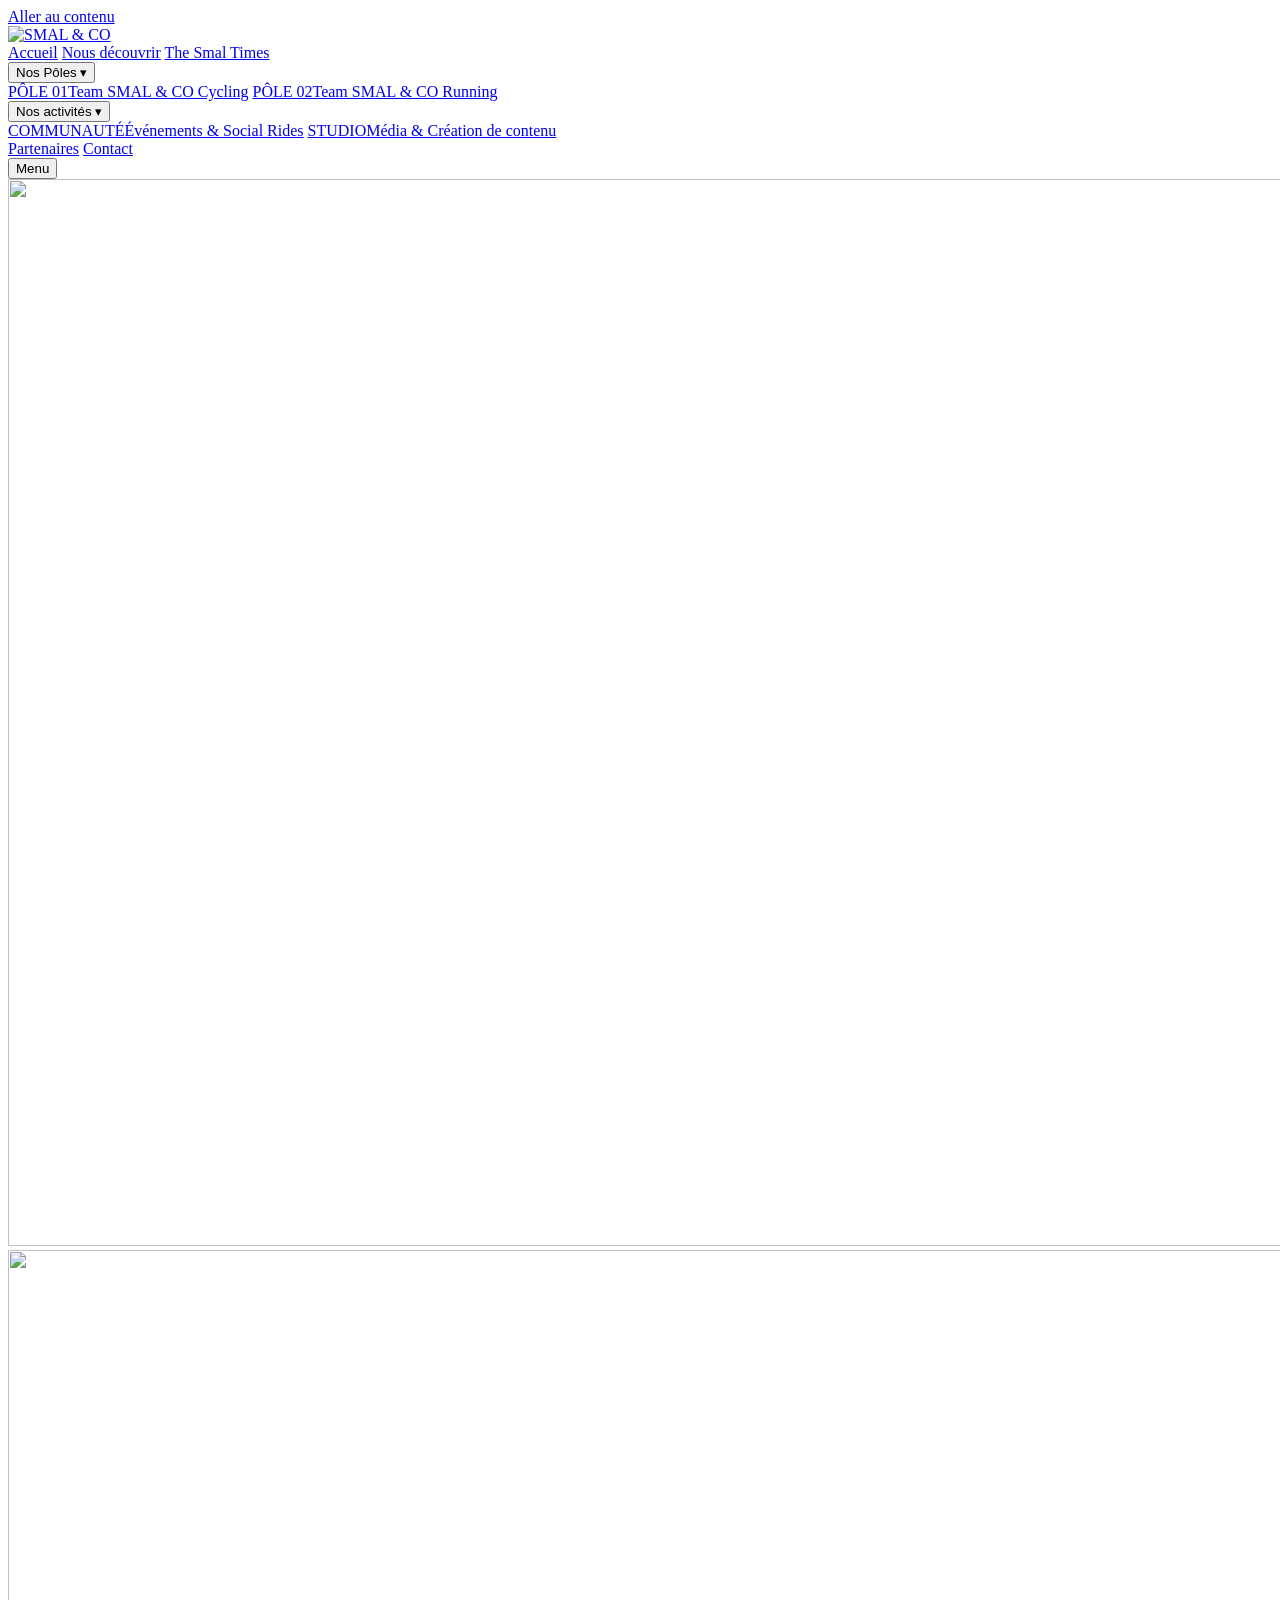
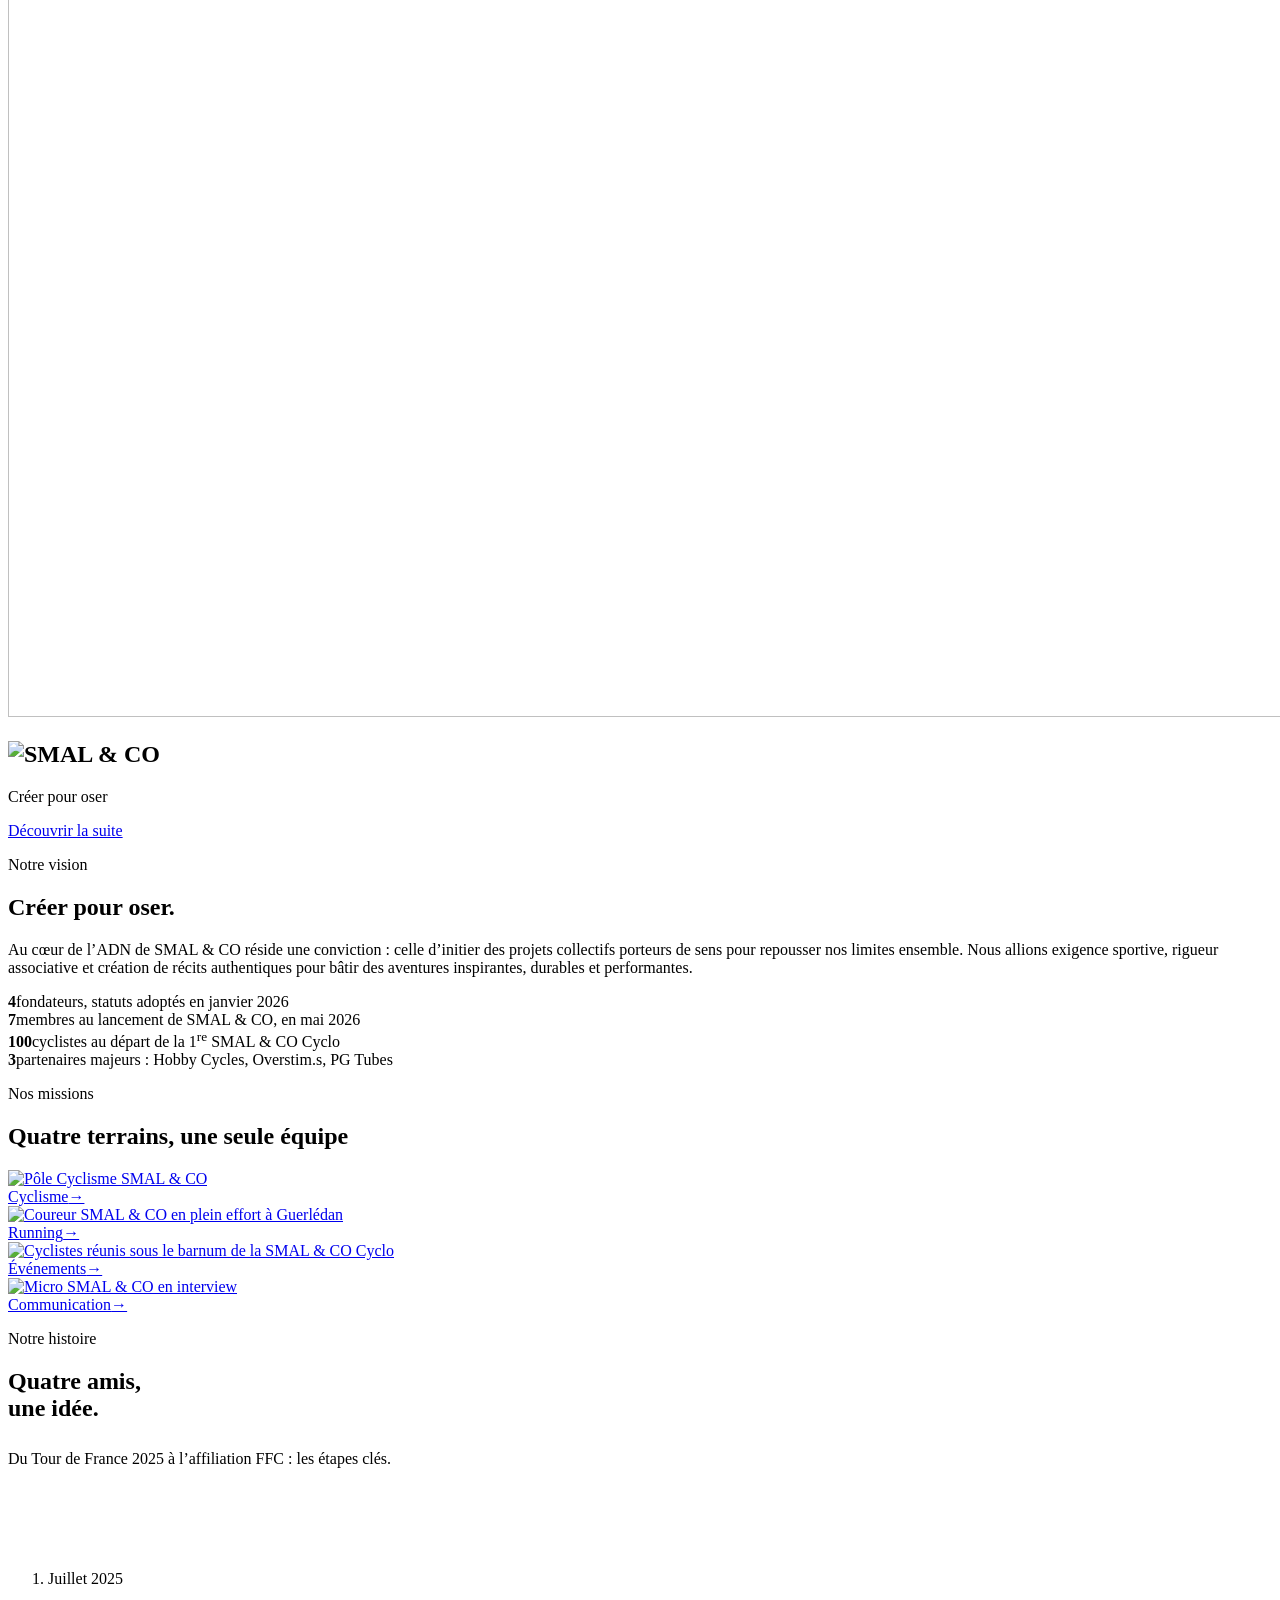
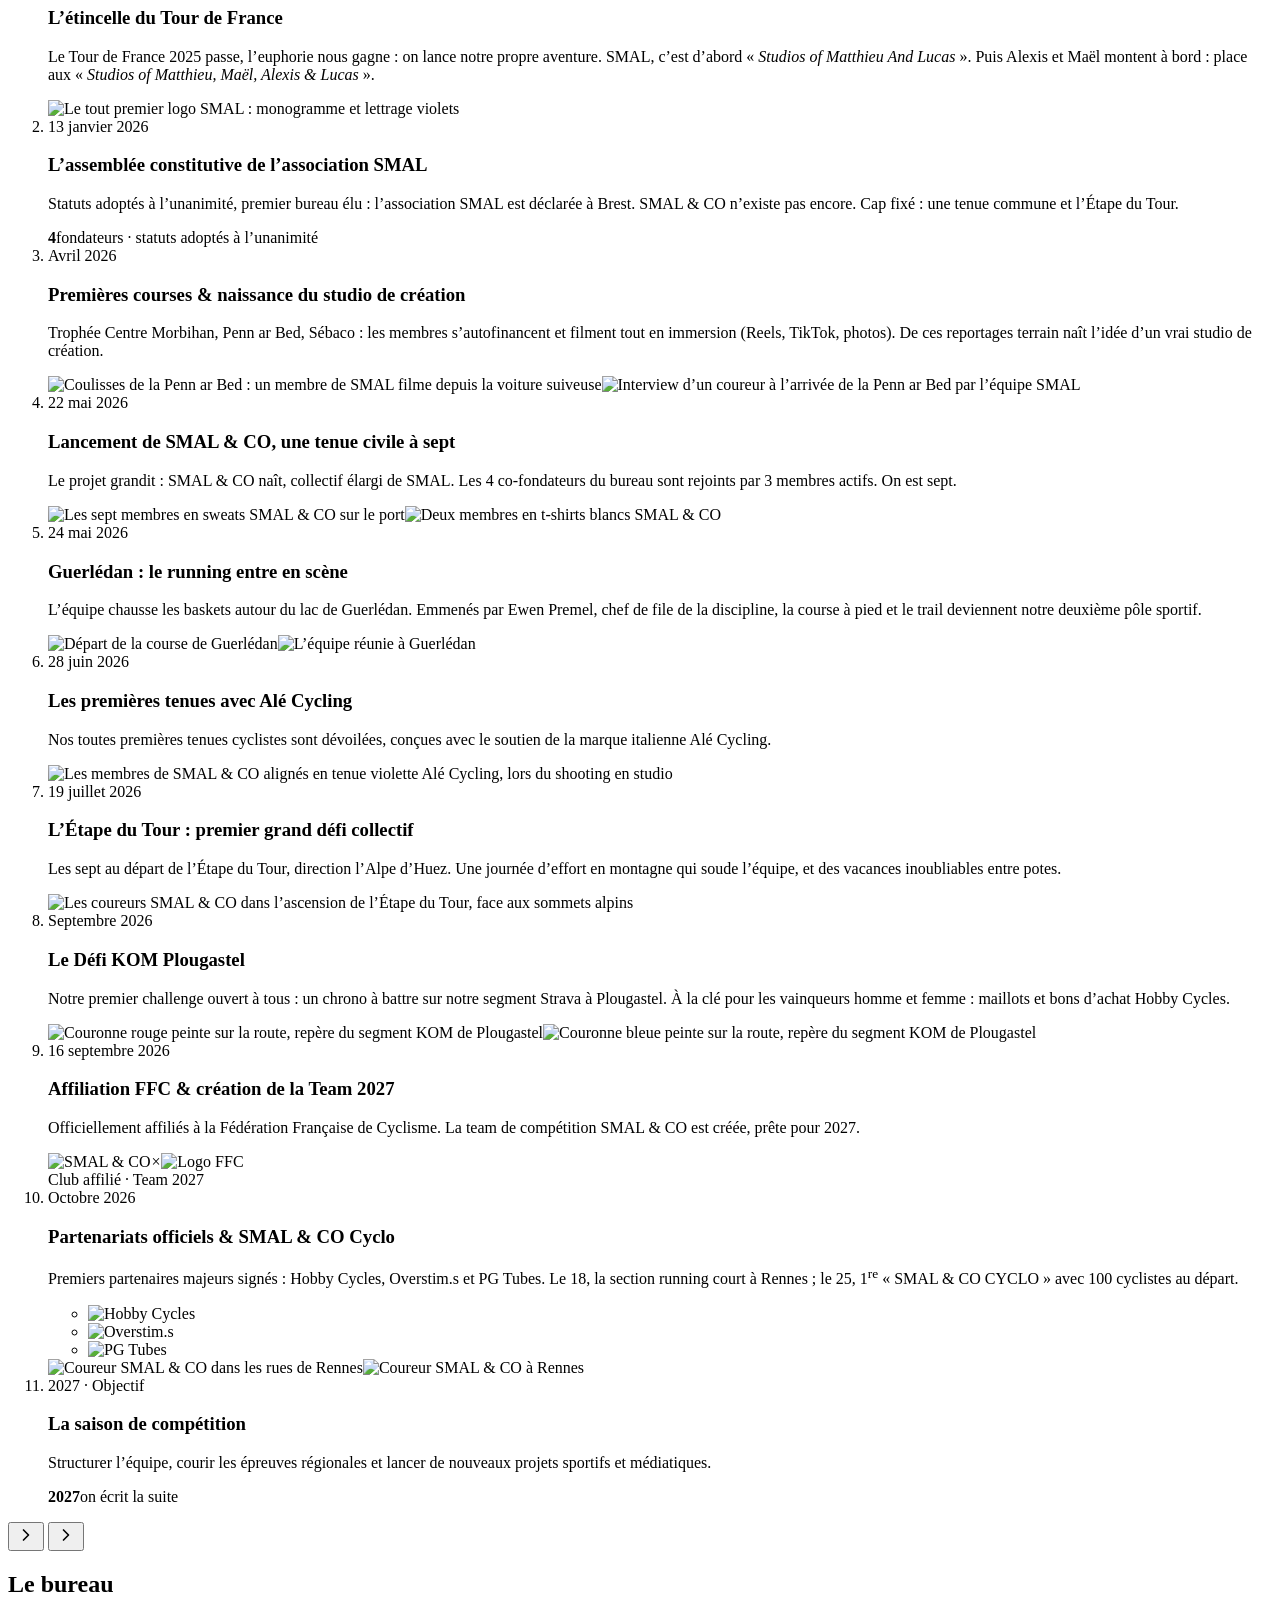
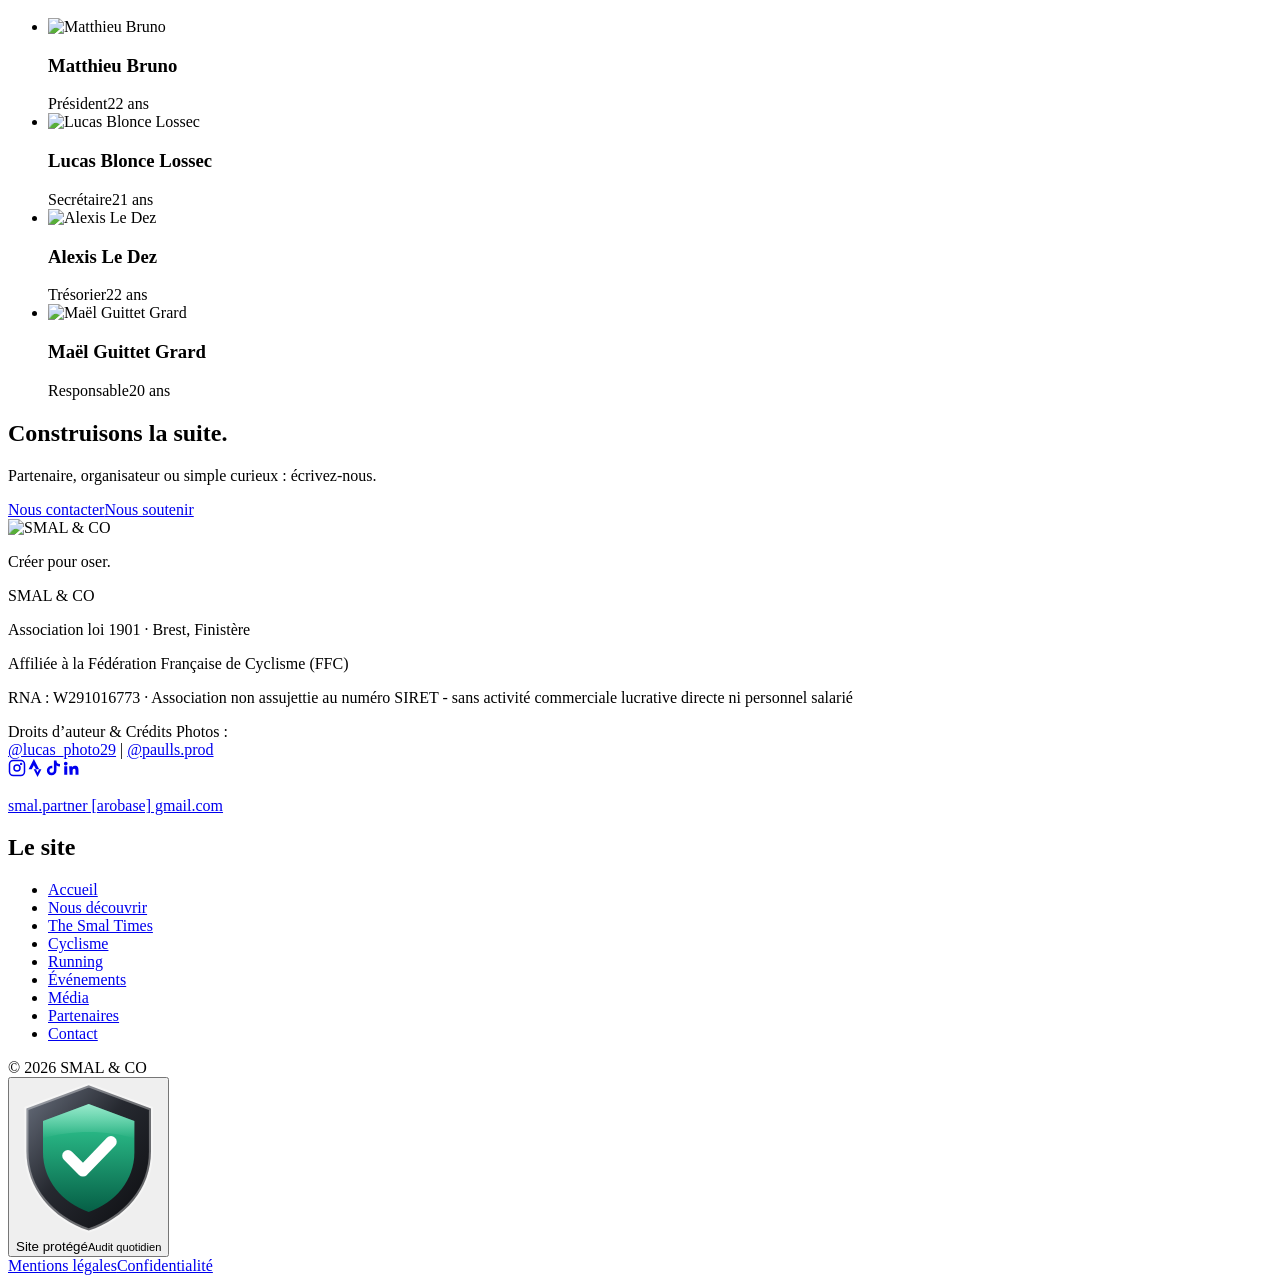
==== index.html @ 0a057690 "Add files via upload Dépôt des fichiers à jour sur github (date du 19/11/2026 à 18h26)" ====
<!doctype html>
<html lang="fr">
<head>
<meta charset="utf-8">
<meta name="viewport" content="width=device-width, initial-scale=1">
<meta name="robots" content="noindex, nofollow">
<title>SMAL & CO — Créer pour oser</title>
<meta name="description" content="SMAL & CO, association sportive brestoise : une équipe cycliste affiliée à la FFC, une section running et trail, des événements et un studio de contenus.">
<meta name="theme-color" content="#111215">
<link rel="icon" href="logos/smal-mark.png" type="image/png">
<link rel="canonical" href="https://smal-co-web.netlify.app/">
<meta property="og:type" content="website">
<meta property="og:locale" content="fr_FR">
<meta property="og:site_name" content="SMAL &amp; CO">
<meta property="og:title" content="SMAL & CO — Créer pour oser">
<meta property="og:description" content="SMAL & CO, association sportive brestoise : une équipe cycliste affiliée à la FFC, une section running et trail, des événements et un studio de contenus.">
<meta property="og:url" content="https://smal-co-web.netlify.app/">
<meta property="og:image" content="https://smal-co-web.netlify.app/img/og-default.jpg">
<meta property="og:image:width" content="1200">
<meta property="og:image:height" content="630">
<meta name="twitter:card" content="summary_large_image">
<meta name="twitter:title" content="SMAL & CO — Créer pour oser">
<meta name="twitter:description" content="SMAL & CO, association sportive brestoise : une équipe cycliste affiliée à la FFC, une section running et trail, des événements et un studio de contenus.">
<meta name="twitter:image" content="https://smal-co-web.netlify.app/img/og-default.jpg">
<link rel="manifest" href="site.webmanifest">
<link rel="preload" href="fonts/inter-variable.woff2" as="font" type="font/woff2" crossorigin>
<link rel="stylesheet" href="assets/site.css">
<script type="application/ld+json">
{
 "@context": "https://schema.org",
 "@type": "SportsOrganization",
 "name": "SMAL & CO",
 "legalName": "Association SMAL",
 "url": "https://smal-co-web.netlify.app/",
 "logo": "https://smal-co-web.netlify.app/logos/smal-mark.png",
 "sport": [
  "Cyclisme",
  "Course à pied"
 ],
 "foundingDate": "2026-01-13",
 "address": {
  "@type": "PostalAddress",
  "addressLocality": "Brest",
  "postalCode": "29200",
  "addressRegion": "Bretagne",
  "addressCountry": "FR"
 },
 "sameAs": [
  "https://www.instagram.com/smal__co/",
  "https://www.strava.com/clubs/smal__co",
  "https://www.tiktok.com/@smal__co",
  "https://www.linkedin.com/in/smal-co-a187363a7"
 ]
}
</script>
<script>document.documentElement.classList.add('js')</script>
</head>
<body>
<a class="skip" href="#contenu">Aller au contenu</a>

<header class="top" data-header>
 <div class="wrap top-in">
  <a class="brand" href="/" aria-label="SMAL & CO, accueil"><img src="logos/smal-co-blanc.png" alt="SMAL & CO" width="682" height="125"></a>
  <nav id="menu" class="nav" aria-label="Navigation principale">
   <a class="active" aria-current="page" href="/">Accueil</a>
   <a href="/qui-sommes-nous.html">Nous découvrir</a>
   <a href="/smal-times.html">The Smal Times</a>
   <div class="nav-dd">
    <button class="nav-dd-toggle" type="button" aria-expanded="false" aria-controls="nav-poles">Nos Pôles <span class="chevron-down" aria-hidden="true">▾</span></button>
    <div class="dropdown-menu" id="nav-poles">
    <a class="dropdown-item" href="/cyclisme.html"><span class="dropdown-item-badge">PÔLE 01</span><span class="dropdown-item-title">Team SMAL &amp; CO Cycling</span></a>
    <a class="dropdown-item" href="/running.html"><span class="dropdown-item-badge">PÔLE 02</span><span class="dropdown-item-title">Team SMAL &amp; CO Running</span></a>
    </div>
   </div>
   <div class="nav-dd">
    <button class="nav-dd-toggle" type="button" aria-expanded="false" aria-controls="nav-activites">Nos activités <span class="chevron-down" aria-hidden="true">▾</span></button>
    <div class="dropdown-menu" id="nav-activites">
    <a class="dropdown-item" href="/evenements.html"><span class="dropdown-item-badge">COMMUNAUTÉ</span><span class="dropdown-item-title">Événements &amp; Social Rides</span></a>
    <a class="dropdown-item" href="/communication.html"><span class="dropdown-item-badge">STUDIO</span><span class="dropdown-item-title">Média &amp; Création de contenu</span></a>
    </div>
   </div>
   <a href="/partenaires.html">Partenaires</a>
   <a class="btn btn-small" href="/contact.html">Contact</a>
  </nav>
  <button class="burger" type="button" aria-expanded="false" aria-controls="menu" data-burger><span class="sr">Menu</span><i></i><i></i></button>
 </div>
</header>

<main id="contenu">

<section class="hero hero-logo" data-hero>
 <img width="1600" height="1067" class="hero-img" src="img/hero-peloton.webp" alt="" fetchpriority="high">
 <img width="1600" height="1067" class="hero-img hero-img-blur" src="img/hero-peloton.webp" alt="" aria-hidden="true">
 <div class="hero-veil" aria-hidden="true"></div>
 <div class="hero-shade"></div>
 <div class="wrap hero-in">
  <div class="hero-brand-wrap">
   <h1 class="hero-brand-logo"><img src="logos/smal-co-blanc.png" alt="SMAL & CO" width="682" height="125"></h1>
   <p class="hero-brand-subtitle"><span class="w" style="--i:0">Créer</span> <span class="w" style="--i:1">pour</span> <span class="w" style="--i:2">oser</span></p>
   <span class="hero-bar" aria-hidden="true"></span>
  </div>
 </div>
 <a class="hero-next" href="#vision"><span>Découvrir la suite</span><i aria-hidden="true"></i></a>
</section>


<section class="sec vision-objectifs" id="vision">
 <div class="wrap">
  <p class="rv eyebrow" data-reveal>Notre vision</p>
  <h2 class="rv h-xl" data-reveal>Créer pour oser.</h2>
  <p class="rv lead" data-reveal>Au cœur de l’ADN de SMAL & CO réside une conviction : celle d’initier des projets collectifs porteurs de sens pour repousser nos limites ensemble. Nous allions exigence sportive, rigueur associative et création de récits authentiques pour bâtir des aventures inspirantes, durables et performantes.</p>
 </div>
</section>

<section class="sec numbers">
 <div class="wrap nums">
  <div class="rv num" data-reveal><strong><span data-count="4">4</span></strong><span>fondateurs, statuts adoptés en janvier 2026</span></div>
  <div class="rv num" data-reveal style="--d:80ms"><strong><span data-count="7">7</span></strong><span>membres au lancement de SMAL &amp; CO, en mai 2026</span></div>
  <div class="rv num" data-reveal style="--d:160ms"><strong><span data-count="100">100</span></strong><span>cyclistes au départ de la 1<sup>re</sup> SMAL &amp; CO Cyclo</span></div>
  <div class="rv num" data-reveal style="--d:240ms"><strong><span data-count="3">3</span></strong><span>partenaires majeurs : Hobby Cycles, Overstim.s, PG Tubes</span></div>
 </div>
</section>

<!-- MISSIONS : panneaux épurés (image + mot-clé) -->
<section class="missions-section">
 <div class="missions-container">
  <div class="missions-header">
   <p class="rv eyebrow" data-reveal>Nos missions</p>
   <h2 class="rv missions-title" data-reveal>Quatre terrains, une seule équipe</h2>
  </div>
  <div class="showcase-grid">
   <a href="/cyclisme.html" class="showcase-card">
    <img src="img/maillot2.webp" width="800" height="533" alt="Pôle Cyclisme SMAL & CO" class="showcase-img" loading="lazy" decoding="async">
    <div class="showcase-overlay"></div>
    <div class="showcase-footer"><span class="showcase-label">Cyclisme</span><span class="showcase-arrow" aria-hidden="true">→</span></div>
   </a>
   <a href="/running.html" class="showcase-card">
    <img src="img/running-guerledan.webp" width="1777" height="1000" alt="Coureur SMAL & CO en plein effort à Guerlédan" class="showcase-img img-running" loading="lazy" decoding="async">
    <div class="showcase-overlay"></div>
    <div class="showcase-footer"><span class="showcase-label">Running</span><span class="showcase-arrow" aria-hidden="true">→</span></div>
   </a>
   <a href="/evenements.html" class="showcase-card">
    <img src="img/evenements-cyclo.webp" width="1600" height="900" alt="Cyclistes réunis sous le barnum de la SMAL & CO Cyclo" class="showcase-img img-events" loading="lazy" decoding="async">
    <div class="showcase-overlay"></div>
    <div class="showcase-footer"><span class="showcase-label">Événements</span><span class="showcase-arrow" aria-hidden="true">→</span></div>
   </a>
   <a href="/communication.html" class="showcase-card">
    <img src="img/micro-smal.webp" width="1000" height="1697" alt="Micro SMAL & CO en interview" class="showcase-img img-com" loading="lazy" decoding="async">
    <div class="showcase-overlay"></div>
    <div class="showcase-footer"><span class="showcase-label">Communication</span><span class="showcase-arrow" aria-hidden="true">→</span></div>
   </a>
  </div>
 </div>
</section>

<!-- HISTOIRE -->
<section class="sec" id="histoire">
 <div class="wrap">
  <p class="rv eyebrow" data-reveal>Notre histoire</p>
  <h2 class="rv h-xl" data-reveal>Quatre amis,<br>une idée.</h2>
  <p class="rv lead" data-reveal style="margin:28px 0 clamp(56px,8vw,110px)">Du Tour de France 2025 à l’affiliation FFC : les étapes clés.</p>

  <div class="scroll-gallery-wrapper">
  <ol class="story" id="timeline-track" tabindex="0" aria-label="Frise chronologique, défilement horizontal">
   <li class="step">
    <div class="rv step-txt" data-reveal>
     <time>Juillet 2025</time>
     <h3 class="h-md">L’étincelle du Tour de France</h3>
     <p>Le Tour de France 2025 passe, l’euphorie nous gagne : on lance notre propre aventure. SMAL, c’est d’abord « <em>Studios of Matthieu And Lucas</em> ». Puis Alexis et Maël montent à bord : place aux « <em>Studios of Matthieu, Maël, Alexis & Lucas</em> ».</p>
    </div>
    <div class="rv step-pics step-logo" data-reveal style="--d:120ms"><img width="800" height="800" src="assets/images/histoire/premier-logo-smal.webp" alt="Le tout premier logo SMAL : monogramme et lettrage violets" loading="lazy" decoding="async"></div>
   </li>

   <li class="step">
    <div class="rv step-txt" data-reveal>
     <time>13 janvier 2026</time>
     <h3 class="h-md">L’assemblée constitutive de l’association SMAL</h3>
     <p>Statuts adoptés à l’unanimité, premier bureau élu : l’association SMAL est déclarée à Brest. SMAL & CO n’existe pas encore. Cap fixé : une tenue commune et l’Étape du Tour.</p>
    </div>
    <div class="rv step-card" data-reveal style="--d:120ms"><div><strong>4</strong><span>fondateurs · statuts adoptés à l’unanimité</span></div></div>
   </li>

   <li class="step">
    <div class="rv step-txt" data-reveal>
     <time>Avril 2026</time>
     <h3 class="h-md">Premières courses & naissance du studio de création</h3>
     <p>Trophée Centre Morbihan, Penn ar Bed, Sébaco : les membres s’autofinancent et filment tout en immersion (Reels, TikTok, photos). De ces reportages terrain naît l’idée d’un vrai studio de création.</p>
    </div>
    <div class="rv step-pics" data-reveal style="--d:120ms"><img width="800" height="1422" src="assets/images/histoire/avril2026-off-1.webp" alt="Coulisses de la Penn ar Bed : un membre de SMAL filme depuis la voiture suiveuse" loading="lazy" decoding="async"><img width="800" height="1422" src="assets/images/histoire/avril2026-off-2.webp" alt="Interview d’un coureur à l’arrivée de la Penn ar Bed par l’équipe SMAL" loading="lazy" decoding="async"></div>
   </li>

   <li class="step">
    <div class="rv step-txt" data-reveal>
     <time>22 mai 2026</time>
     <h3 class="h-md">Lancement de SMAL & CO, une tenue civile à sept</h3>
     <p>Le projet grandit : SMAL & CO naît, collectif élargi de SMAL. Les 4 co-fondateurs du bureau sont rejoints par 3 membres actifs. On est sept.</p>
    </div>
    <div class="rv step-pics" data-reveal style="--d:120ms"><img width="800" height="576" src="assets/images/histoire/shooting-civil-1.webp" alt="Les sept membres en sweats SMAL & CO sur le port" loading="lazy" decoding="async"><img width="800" height="1320" src="assets/images/histoire/shooting-civil-3.webp" alt="Deux membres en t-shirts blancs SMAL & CO" loading="lazy" decoding="async"></div>
   </li>

   <li class="step">
    <div class="rv step-txt" data-reveal>
     <time>24 mai 2026</time>
     <h3 class="h-md">Guerlédan : le running entre en scène</h3>
     <p>L’équipe chausse les baskets autour du lac de Guerlédan. Emmenés par Ewen Premel, chef de file de la discipline, la course à pied et le trail deviennent notre deuxième pôle sportif.</p>
    </div>
    <div class="rv step-pics" data-reveal style="--d:120ms"><img width="800" height="450" src="img/guerledan1.webp" alt="Départ de la course de Guerlédan" loading="lazy" decoding="async"><img width="800" height="483" src="img/guerledan2.webp" alt="L’équipe réunie à Guerlédan" loading="lazy" decoding="async"></div>
   </li>

   <li class="step">
    <div class="rv step-txt" data-reveal>
     <time>28 juin 2026</time>
     <h3 class="h-md">Les premières tenues avec Alé Cycling</h3>
     <p>Nos toutes premières tenues cyclistes sont dévoilées, conçues avec le soutien de la marque italienne Alé Cycling.</p>
    </div>
    <div class="rv step-pics" data-reveal style="--d:120ms"><img width="800" height="534" src="assets/images/histoire/shooting-ale-groupe-1.webp" alt="Les membres de SMAL & CO alignés en tenue violette Alé Cycling, lors du shooting en studio" loading="lazy" decoding="async"></div>
   </li>

   <li class="step">
    <div class="rv step-txt" data-reveal>
     <time>19 juillet 2026</time>
     <h3 class="h-md">L’Étape du Tour : premier grand défi collectif</h3>
     <p>Les sept au départ de l’Étape du Tour, direction l’Alpe d’Huez. Une journée d’effort en montagne qui soude l’équipe, et des vacances inoubliables entre potes.</p>
    </div>
    <div class="rv step-pics" data-reveal style="--d:120ms"><img width="800" height="532" src="img/IMG_6418.webp" alt="Les coureurs SMAL & CO dans l’ascension de l’Étape du Tour, face aux sommets alpins" loading="lazy" decoding="async"></div>
   </li>

   <li class="step">
    <div class="rv step-txt" data-reveal>
     <time>Septembre 2026</time>
     <h3 class="h-md">Le Défi KOM Plougastel</h3>
     <p>Notre premier challenge ouvert à tous : un chrono à battre sur notre segment Strava à Plougastel. À la clé pour les vainqueurs homme et femme : maillots et bons d’achat Hobby Cycles.</p>
    </div>
    <div class="rv step-pics" data-reveal style="--d:120ms"><img width="800" height="1067" src="assets/images/histoire/defi-plougastel-1.webp" alt="Couronne rouge peinte sur la route, repère du segment KOM de Plougastel" loading="lazy" decoding="async"><img width="800" height="1067" src="assets/images/histoire/defi-plougastel-2.webp" alt="Couronne bleue peinte sur la route, repère du segment KOM de Plougastel" loading="lazy" decoding="async"></div>
   </li>

   <li class="step">
    <div class="rv step-txt" data-reveal>
     <time>16 septembre 2026</time>
     <h3 class="h-md">Affiliation FFC & création de la Team 2027</h3>
     <p>Officiellement affiliés à la Fédération Française de Cyclisme. La team de compétition SMAL & CO est créée, prête pour 2027.</p>
    </div>
    <div class="rv step-card cobrand" data-reveal style="--d:120ms"><div><div class="cobrand-logos"><img width="682" height="125" src="logos/smal-co-blanc.png" alt="SMAL & CO" loading="lazy" decoding="async"><i aria-hidden="true">×</i><img class="cobrand-ffc" src="logos/ffc.svg" alt="Logo FFC" loading="lazy" decoding="async"></div><span>Club affilié · Team 2027</span></div></div>
   </li>

   <li class="step">
    <div class="rv step-txt" data-reveal>
     <time>Octobre 2026</time>
     <h3 class="h-md">Partenariats officiels & SMAL & CO Cyclo</h3>
     <p>Premiers partenaires majeurs signés : Hobby Cycles, Overstim.s et PG Tubes. Le 18, la section running court à Rennes ; le 25, 1<sup>re</sup> « SMAL & CO CYCLO » avec 100 cyclistes au départ.</p>
     <ul class="partners-strip" aria-label="Premiers partenaires">
      <li><img width="166" height="169" src="logos/hobby-cycles.png" alt="Hobby Cycles" loading="lazy" decoding="async"></li>
      <li><img width="535" height="261" src="logos/overstims.png" alt="Overstim.s" loading="lazy" decoding="async"></li>
      <li><img width="361" height="118" src="logos/pg-tubes.png" alt="PG Tubes" loading="lazy" decoding="async"></li>
     </ul>
    </div>
    <div class="rv step-pics" data-reveal style="--d:120ms"><img width="800" height="450" src="img/rennes1.webp" alt="Coureur SMAL & CO dans les rues de Rennes" loading="lazy" decoding="async"><img width="800" height="1422" src="img/rennes3.webp" alt="Coureur SMAL & CO à Rennes" loading="lazy" decoding="async"></div>
   </li>

   <li class="step is-goal">
    <div class="rv step-txt" data-reveal>
     <time>2027 · Objectif</time>
     <h3 class="h-md">La saison de compétition</h3>
     <p>Structurer l’équipe, courir les épreuves régionales et lancer de nouveaux projets sportifs et médiatiques.</p>
    </div>
    <div class="rv step-card" data-reveal style="--d:120ms"><div><strong>2027</strong><span>on écrit la suite</span></div></div>
   </li>
  </ol>
  <button class="scroll-indicator scroll-prev" id="timeline-prev" type="button" aria-label="Étape précédente" aria-controls="timeline-track"><svg aria-hidden="true" viewBox="0 0 24 24" width="20" height="20" fill="none" stroke="currentColor" stroke-width="2" stroke-linecap="round" stroke-linejoin="round"><path d="M9 6l6 6-6 6"/></svg></button>
  <button class="scroll-indicator scroll-next" id="timeline-next" type="button" aria-label="Étape suivante" aria-controls="timeline-track"><svg aria-hidden="true" viewBox="0 0 24 24" width="20" height="20" fill="none" stroke="currentColor" stroke-width="2" stroke-linecap="round" stroke-linejoin="round"><path d="M9 6l6 6-6 6"/></svg></button>
  </div>
 </div>
</section>

<section class="sec sec-tight sec-alt">
 <div class="wrap">
  <h2 class="rv h-lg" data-reveal>Le bureau</h2>
  <ul class="bureau-grid">
   <li class="bureau-card"><img src="img/team/matthieu-bruno.jpg" alt="Matthieu Bruno" class="bureau-img" width="800" height="980" loading="lazy" decoding="async"><div class="bureau-overlay"></div><div class="bureau-content"><h3 class="bureau-name">Matthieu Bruno</h3><span class="bureau-role">Président</span><span class="bureau-age">22 ans</span></div></li>
   <li class="bureau-card"><img src="img/team/lucas-blonce-lossec.jpg" alt="Lucas Blonce Lossec" class="bureau-img" width="800" height="1070" loading="lazy" decoding="async"><div class="bureau-overlay"></div><div class="bureau-content"><h3 class="bureau-name">Lucas Blonce Lossec</h3><span class="bureau-role">Secrétaire</span><span class="bureau-age">21 ans</span></div></li>
   <li class="bureau-card"><img src="img/team/alexis-le-dez.jpg" alt="Alexis Le Dez" class="bureau-img" width="800" height="1012" loading="lazy" decoding="async"><div class="bureau-overlay"></div><div class="bureau-content"><h3 class="bureau-name">Alexis Le Dez</h3><span class="bureau-role">Trésorier</span><span class="bureau-age">22 ans</span></div></li>
   <li class="bureau-card"><img src="img/team/mael-guittet-grard.jpg" alt="Maël Guittet Grard" class="bureau-img" width="800" height="1052" loading="lazy" decoding="async"><div class="bureau-overlay"></div><div class="bureau-content"><h3 class="bureau-name">Maël Guittet Grard</h3><span class="bureau-role">Responsable</span><span class="bureau-age">20 ans</span></div></li>
  </ul>
 </div>
</section>

<section class="cta-final">
 <div class="wrap">
  <h2 class="rv h-xl" data-reveal>Construisons la suite.</h2>
  <p class="rv lead" data-reveal>Partenaire, organisateur ou simple curieux : écrivez-nous.</p>
  <div class="rv cta-row" data-reveal><a class="btn" href="/contact.html">Nous contacter</a><a class="btn btn-ghost" href="/partenaires.html#soutenir">Nous soutenir</a></div>
 </div>
</section>
</main>

<footer class="foot">
 <div class="wrap foot-in">
  <div>
   <img class="foot-logo" src="logos/smal-co-blanc.png" alt="SMAL & CO" width="682" height="125" loading="lazy" decoding="async">
   <p class="foot-sig">Créer pour oser.</p>
   <div class="footer-legal-info">
    <p class="association-name">SMAL &amp; CO</p>
    <p>Association loi 1901 · Brest, Finistère</p>
    <p>Affiliée à la Fédération Française de Cyclisme (FFC)</p>
    <p class="legal-registration">RNA : W291016773 · Association non assujettie au numéro SIRET - sans activité commerciale lucrative directe ni personnel salarié</p>
   </div>
   <div class="footer-copyright-section">
    <span class="copyright-title">Droits d’auteur &amp; Crédits Photos :</span>
    <div class="copyright-links">
     <a href="https://instagram.com/lucas_photo29" target="_blank" rel="noopener noreferrer" class="insta-credit">@lucas_photo29</a>
     <span class="separator" aria-hidden="true">|</span>
     <a href="https://instagram.com/paulls.prod" target="_blank" rel="noopener noreferrer" class="insta-credit">@paulls.prod</a>
    </div>
   </div>
   <div class="soc-row"><a class="soc-ico soc-ig" href="https://www.instagram.com/smal__co/" target="_blank" rel="noopener noreferrer" aria-label="Instagram" data-tip="Instagram"><svg viewBox="0 0 24 24" width="18" height="18" fill="none" stroke="currentColor" stroke-width="2" stroke-linecap="round" stroke-linejoin="round" aria-hidden="true"><rect x="2" y="2" width="20" height="20" rx="5"/><circle cx="12" cy="12" r="4"/><circle cx="17.5" cy="6.5" r=".6" fill="currentColor"/></svg></a><a class="soc-ico soc-st" href="https://www.strava.com/clubs/smal__co" target="_blank" rel="noopener noreferrer" aria-label="Strava" data-tip="Strava"><svg viewBox="0 0 24 24" width="18" height="18" fill="currentColor" aria-hidden="true"><path d="M15.39 17.94l-2.09-4.12h-3.07L15.39 24l5.15-10.18h-3.07m-7-5.6l2.84 5.6h4.17L10.46 0l-7 13.82h4.17"/></svg></a><a class="soc-ico soc-tt" href="https://www.tiktok.com/@smal__co" target="_blank" rel="noopener noreferrer" aria-label="TikTok" data-tip="TikTok"><svg viewBox="0 0 24 24" width="18" height="18" fill="currentColor" aria-hidden="true"><path d="M16.6 2h-3.4v13.4a3 3 0 1 1-3-3c.3 0 .6 0 .9.1V9a6.4 6.4 0 1 0 5.5 6.4V8.6a8 8 0 0 0 4.7 1.5V6.7a4.7 4.7 0 0 1-4.7-4.7z"/></svg></a><a class="soc-ico soc-li" href="https://www.linkedin.com/in/smal-co-a187363a7" target="_blank" rel="noopener noreferrer" aria-label="LinkedIn" data-tip="LinkedIn"><svg viewBox="0 0 24 24" width="18" height="18" fill="currentColor" aria-hidden="true"><path d="M4.98 3.5a2.5 2.5 0 1 1 0 5 2.5 2.5 0 0 1 0-5zM3 9.5h4V21H3zM9.5 9.5h3.8v1.6h.1c.5-1 1.8-2 3.8-2 4 0 4.8 2.6 4.8 6V21h-4v-5.2c0-1.3 0-2.9-1.8-2.9s-2 1.4-2 2.8V21h-4z"/></svg></a></div>
   <p><a href="/contact.html" data-u="smal.partner" data-d="gmail.com">smal.partner [arobase] gmail.com</a></p>
  </div>
  <nav aria-label="Pied de page">
   <h2 class="foot-h">Le site</h2>
   <ul><li><a href="/">Accueil</a></li><li><a href="/qui-sommes-nous.html">Nous découvrir</a></li><li><a href="/smal-times.html">The Smal Times</a></li><li><a href="/cyclisme.html">Cyclisme</a></li><li><a href="/running.html">Running</a></li><li><a href="/evenements.html">Événements</a></li><li><a href="/communication.html">Média</a></li><li><a href="/partenaires.html">Partenaires</a></li><li><a href="/contact.html">Contact</a></li></ul>
  </nav>
 </div>
 <div class="wrap foot-bar"><span>© 2026 SMAL & CO</span><div class="sec-glass" data-sec><button class="sec-chip" type="button" aria-expanded="false" aria-controls="sec-panel"><svg class="sec-shield" viewBox="0 0 28 30" aria-hidden="true"><defs><linearGradient id="secG1" x1="0" y1="0" x2="1" y2="1"><stop offset="0" stop-color="#6b7280"/><stop offset=".45" stop-color="#262930"/><stop offset="1" stop-color="#0b0c0f"/></linearGradient><linearGradient id="secG2" x1="0" y1="0" x2="0" y2="1"><stop offset="0" stop-color="#34d399"/><stop offset="1" stop-color="#065f46"/></linearGradient><linearGradient id="secG3" x1="0" y1="0" x2="0" y2="1"><stop offset="0" stop-color="#fff" stop-opacity=".5"/><stop offset="1" stop-color="#fff" stop-opacity="0"/></linearGradient></defs><path d="M14 1l12 4.5v8.2c0 7.3-5 12.9-12 15.3C7 26.6 2 21 2 13.7V5.5z" fill="url(#secG1)" stroke="rgba(255,255,255,.35)" stroke-width=".8"/><path d="M14 4.6l8.8 3.3v6c0 5.4-3.6 9.6-8.8 11.5-5.2-1.9-8.8-6.1-8.8-11.5v-6z" fill="url(#secG2)"/><path d="M14 4.6l8.8 3.3v3.4C18 9.6 10 9.6 5.2 11.3V7.9z" fill="url(#secG3)"/><path d="M10 14.6l2.9 2.9 5.4-5.6" fill="none" stroke="#fff" stroke-width="2.2" stroke-linecap="round" stroke-linejoin="round"/></svg><span class="sec-chip-txt"><span data-sec-label>Site protégé</span><small>Audit quotidien</small></span><span class="sec-dot" aria-hidden="true"></span></button><div class="sec-panel" id="sec-panel" role="dialog" aria-label="Transparence sécurité" hidden><p class="sec-panel-h" data-sec-title>Site protégé &amp; vérifié</p><p class="sec-panel-date" data-sec-date>Chargement du dernier contrôle…</p><ul class="sec-panel-list" data-sec-list></ul><a href="https://github.com/Maattyeux/smal-co-site/actions/workflows/securite.yml" target="_blank" rel="noopener noreferrer">Vérifier l’historique des contrôles</a></div></div><span class="foot-legal"><a href="/mentions-legales.html">Mentions légales</a><a href="/confidentialite.html">Confidentialité</a></span></div>
</footer>

<script src="assets/site.js" defer></script>
</body>
</html>
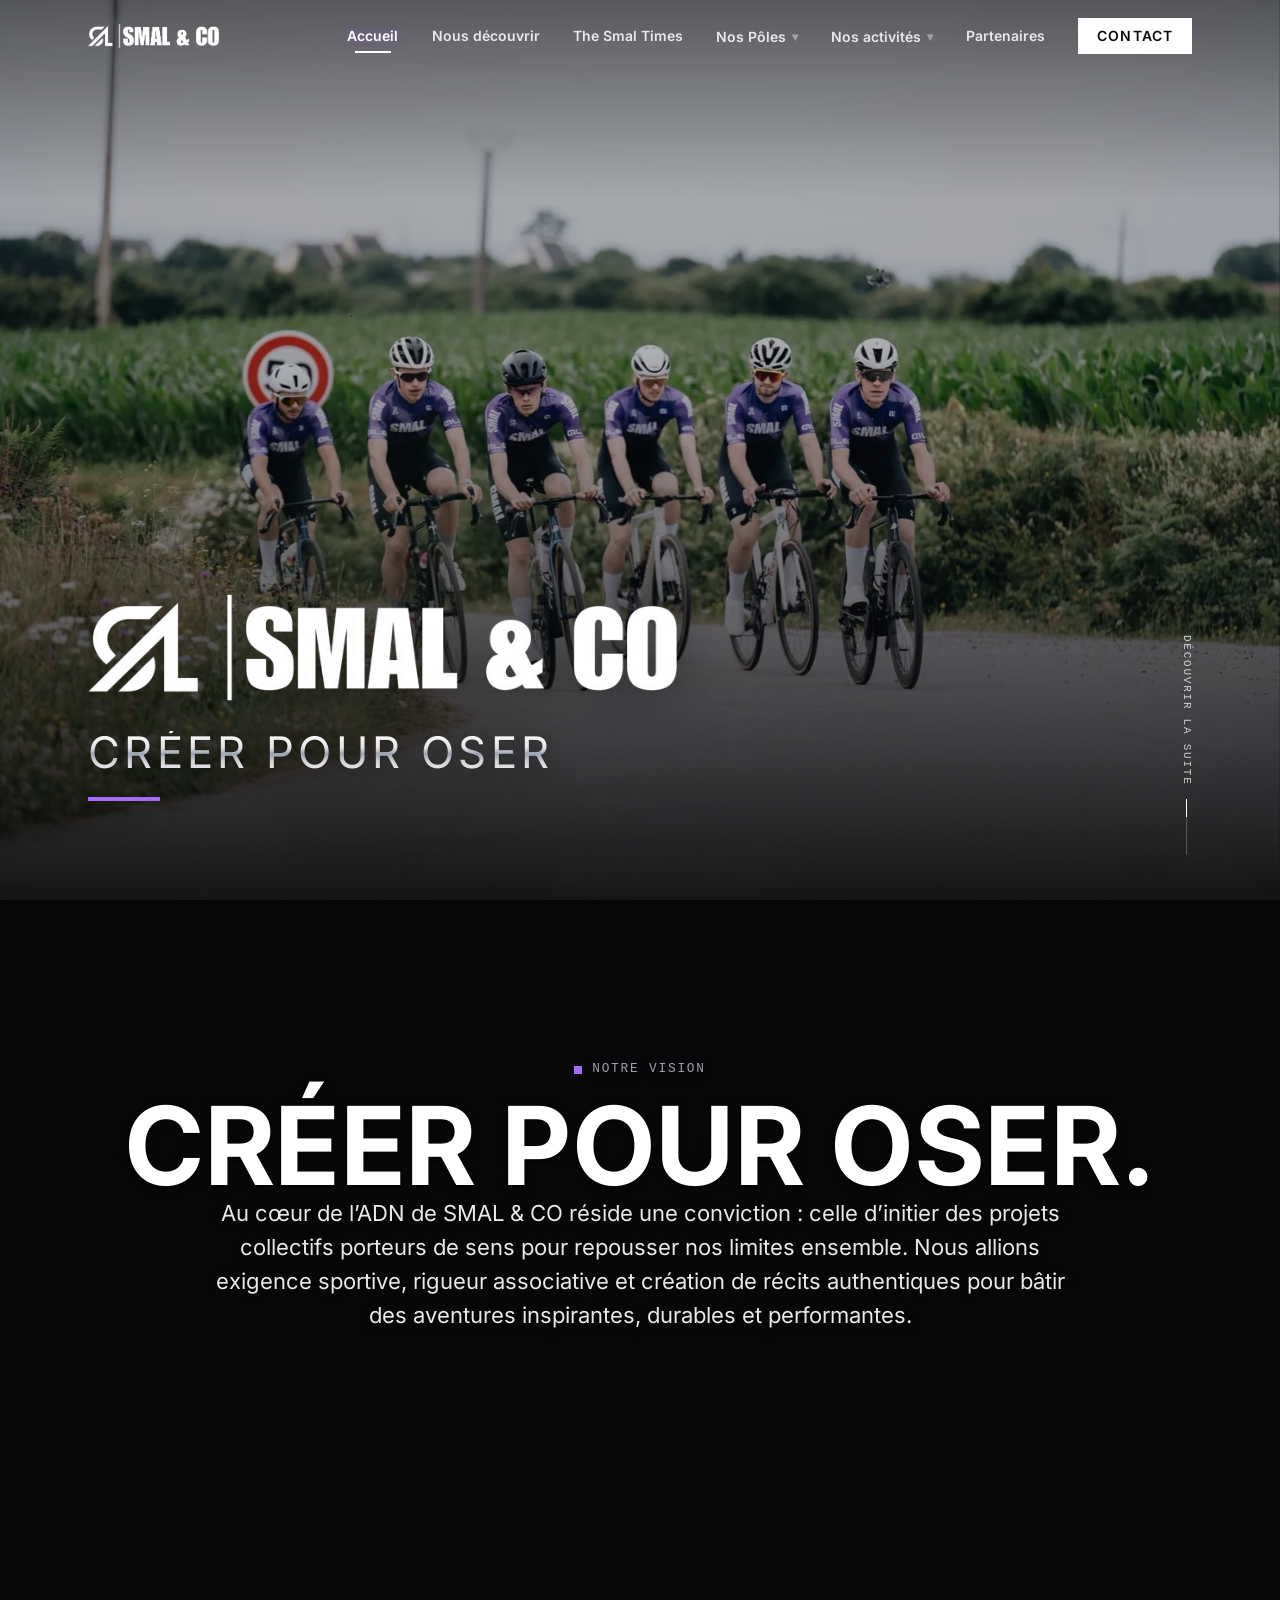
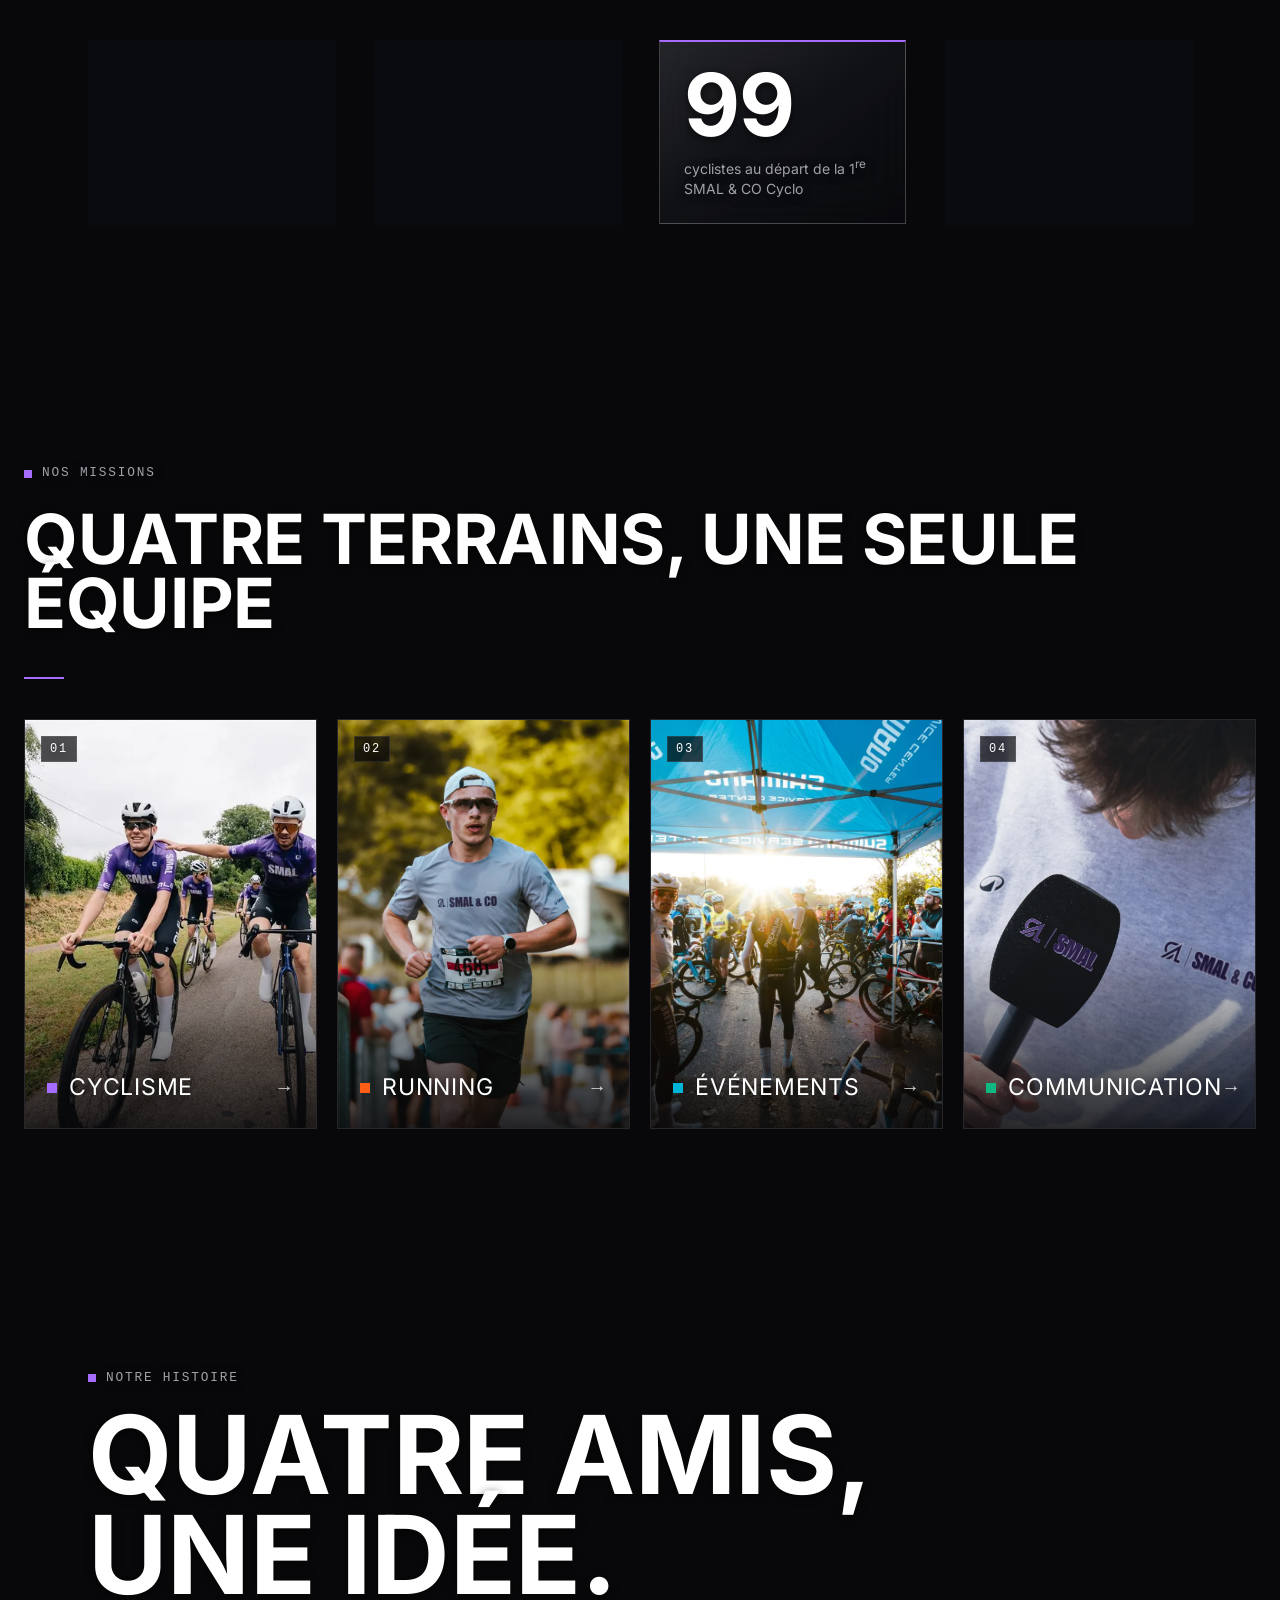
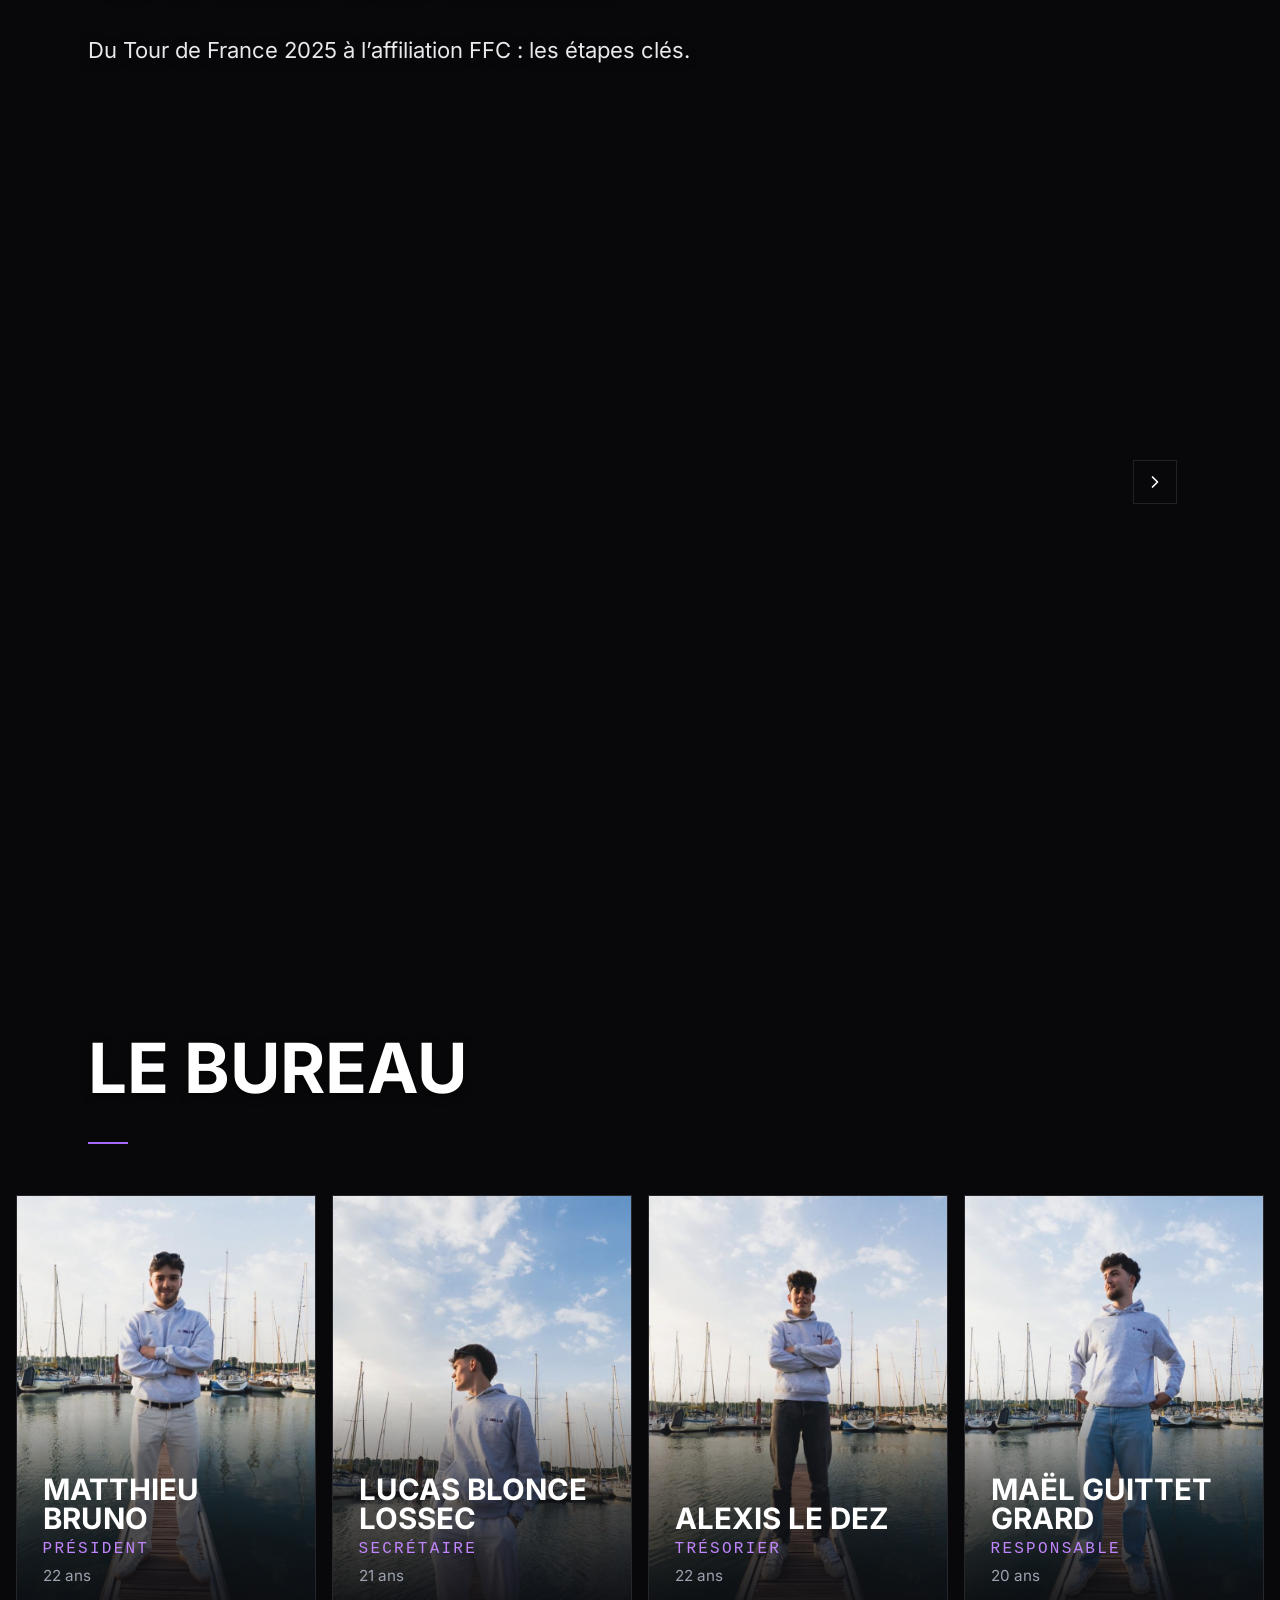
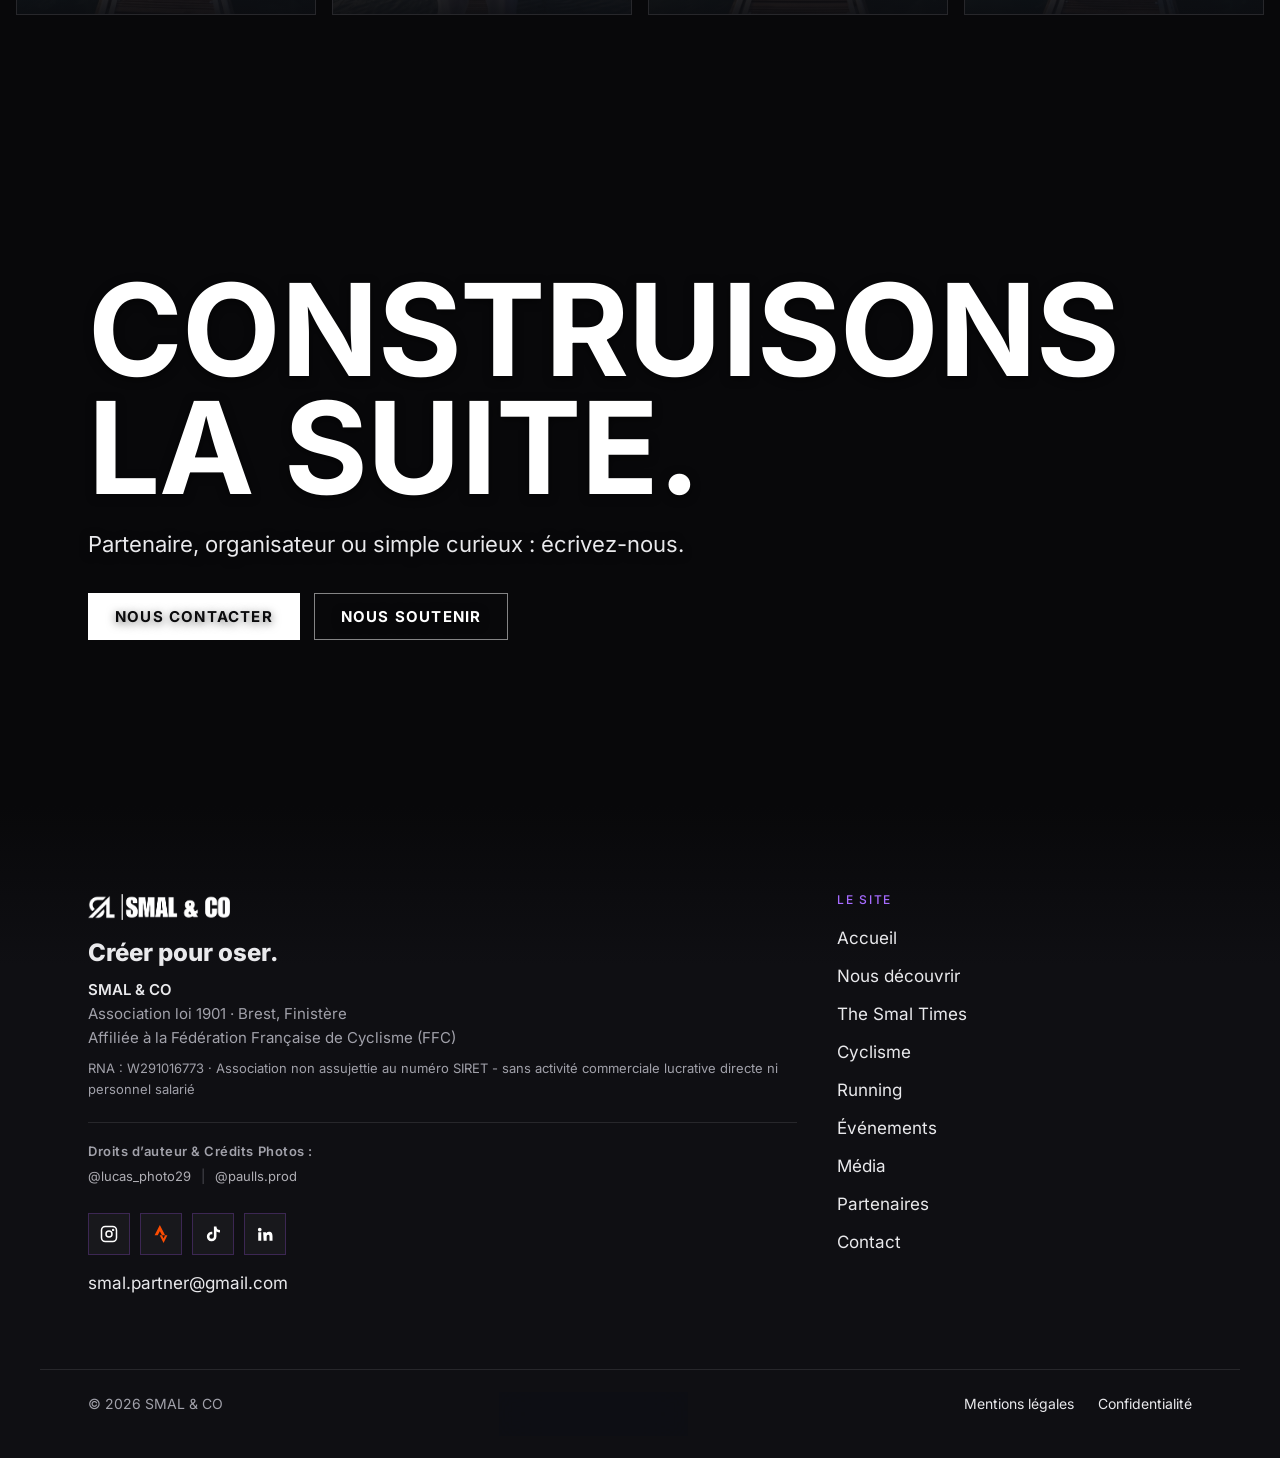
==== commit 00f79860: "Corrige le chemin des photos de l'equipe (team/)" ====
--- a/index.html
+++ b/index.html
@@ -276,10 +276,10 @@
  <div class="wrap">
   <h2 class="rv h-lg" data-reveal>Le bureau</h2>
   <ul class="bureau-grid">
-   <li class="bureau-card"><img src="img/team/matthieu-bruno.jpg" alt="Matthieu Bruno" class="bureau-img" width="800" height="980" loading="lazy" decoding="async"><div class="bureau-overlay"></div><div class="bureau-content"><h3 class="bureau-name">Matthieu Bruno</h3><span class="bureau-role">Président</span><span class="bureau-age">22 ans</span></div></li>
-   <li class="bureau-card"><img src="img/team/lucas-blonce-lossec.jpg" alt="Lucas Blonce Lossec" class="bureau-img" width="800" height="1070" loading="lazy" decoding="async"><div class="bureau-overlay"></div><div class="bureau-content"><h3 class="bureau-name">Lucas Blonce Lossec</h3><span class="bureau-role">Secrétaire</span><span class="bureau-age">21 ans</span></div></li>
-   <li class="bureau-card"><img src="img/team/alexis-le-dez.jpg" alt="Alexis Le Dez" class="bureau-img" width="800" height="1012" loading="lazy" decoding="async"><div class="bureau-overlay"></div><div class="bureau-content"><h3 class="bureau-name">Alexis Le Dez</h3><span class="bureau-role">Trésorier</span><span class="bureau-age">22 ans</span></div></li>
-   <li class="bureau-card"><img src="img/team/mael-guittet-grard.jpg" alt="Maël Guittet Grard" class="bureau-img" width="800" height="1052" loading="lazy" decoding="async"><div class="bureau-overlay"></div><div class="bureau-content"><h3 class="bureau-name">Maël Guittet Grard</h3><span class="bureau-role">Responsable</span><span class="bureau-age">20 ans</span></div></li>
+   <li class="bureau-card"><img src="team/matthieu-bruno.jpg" alt="Matthieu Bruno" class="bureau-img" width="800" height="980" loading="lazy" decoding="async"><div class="bureau-overlay"></div><div class="bureau-content"><h3 class="bureau-name">Matthieu Bruno</h3><span class="bureau-role">Président</span><span class="bureau-age">22 ans</span></div></li>
+   <li class="bureau-card"><img src="team/lucas-blonce-lossec.jpg" alt="Lucas Blonce Lossec" class="bureau-img" width="800" height="1070" loading="lazy" decoding="async"><div class="bureau-overlay"></div><div class="bureau-content"><h3 class="bureau-name">Lucas Blonce Lossec</h3><span class="bureau-role">Secrétaire</span><span class="bureau-age">21 ans</span></div></li>
+   <li class="bureau-card"><img src="team/alexis-le-dez.jpg" alt="Alexis Le Dez" class="bureau-img" width="800" height="1012" loading="lazy" decoding="async"><div class="bureau-overlay"></div><div class="bureau-content"><h3 class="bureau-name">Alexis Le Dez</h3><span class="bureau-role">Trésorier</span><span class="bureau-age">22 ans</span></div></li>
+   <li class="bureau-card"><img src="team/mael-guittet-grard.jpg" alt="Maël Guittet Grard" class="bureau-img" width="800" height="1052" loading="lazy" decoding="async"><div class="bureau-overlay"></div><div class="bureau-content"><h3 class="bureau-name">Maël Guittet Grard</h3><span class="bureau-role">Responsable</span><span class="bureau-age">20 ans</span></div></li>
   </ul>
  </div>
 </section>
--- a/assets/site.css
+++ b/assets/site.css
@@ -0,0 +1,1133 @@
+﻿/* Inter variable (OFL), auto-hébergée : toutes les graisses 100-900, pas d'appel à Google Fonts */
+@font-face{font-family:"SMAL Sans";src:url(../fonts/inter-variable.woff2) format("woff2");font-weight:100 900;font-display:swap}
+/* Impact (police système) déclarée pour toutes les graisses : évite le faux gras que le navigateur ajouterait sur font-weight:700/800 */
+@font-face{font-family:"SMAL Impact";src:local("Impact");font-weight:100 900}
+
+:root{
+  --bg:#111215; --bg-2:#14151a; --panel:#1a1b22;
+  --violet:#440A74; --violet-2:#7a3ee0; --violet-3:#b794ff;
+  --text:#e2e8f0; --muted:#cbd5e1; --line:rgba(255,255,255,.08);
+  --head:#fff; --eyebrow:#a855f7; --lift:0 10px 30px -10px rgba(0,0,0,.5);
+  --gold:#d9b25b;
+  --sans:"SMAL Sans",-apple-system,BlinkMacSystemFont,"Segoe UI",Roboto,Arial,sans-serif;
+  --display:var(--sans); /* sous-titres, cartes, chiffres : Inter */
+  --impact:"SMAL Impact",Impact,"Arial Black","SMAL Sans",sans-serif; /* grands titres seulement ; Inter en secours là où Impact manque (Android, Linux) */
+  --wrap:1200px; --gut:clamp(20px,5vw,48px); --ease:cubic-bezier(.2,.8,.2,1);
+  --sec-y:clamp(80px,12vw,160px); --sec-y-tight:clamp(48px,7vw,96px);
+}
+*{box-sizing:border-box}
+html{scroll-behavior:smooth;-webkit-text-size-adjust:100%;-webkit-font-smoothing:antialiased;-moz-osx-font-smoothing:grayscale;text-rendering:optimizeLegibility}
+body{margin:0;background:var(--bg);color:var(--text);font:400 17px/1.65 var(--sans);overflow-x:hidden}
+img{max-width:100%;height:auto;display:block}
+a{color:inherit}
+ul,ol{margin:0;padding:0;list-style:none}
+h1,h2,h3,p{margin:0}
+:focus-visible{outline:2px solid var(--violet-3);outline-offset:3px;border-radius:4px}
+.sr{position:absolute;width:1px;height:1px;overflow:hidden;clip:rect(0 0 0 0);white-space:nowrap}
+.skip{position:absolute;left:12px;top:-60px;background:#fff;color:#000;padding:10px 16px;border-radius:8px;z-index:100;transition:top .2s}
+.skip:focus{top:12px}
+.wrap{width:100%;max-width:var(--wrap);margin:0 auto;padding:0 var(--gut)}
+.muted{color:var(--muted)}
+.eyebrow{font:600 .8rem/1 var(--sans);letter-spacing:.15em;text-transform:uppercase;color:var(--eyebrow);margin-bottom:20px}
+.lead{font-size:clamp(18px,2vw,22px);line-height:1.55;color:var(--text);max-width:46ch}
+.h-mega{font:800 clamp(64px,13vw,190px)/.88 var(--display);letter-spacing:-.04em}
+.h-xl{font:800 clamp(44px,8vw,104px)/1.05 var(--display);letter-spacing:-.02em;color:var(--head)}
+.h-lg{font:800 clamp(32px,5vw,60px)/1.15 var(--display);letter-spacing:-.02em;color:var(--head);margin-bottom:clamp(28px,4vw,56px)}
+.h-md{font:700 clamp(22px,2.4vw,30px)/1.15 var(--display);letter-spacing:-.02em;color:var(--head)}
+
+/* Boutons */
+.btn{display:inline-flex;align-items:center;justify-content:center;gap:10px;padding:15px 26px;border-radius:999px;background:linear-gradient(135deg,var(--violet-2),var(--violet));color:#fff;font:600 15px/1 var(--sans);text-decoration:none;border:1px solid transparent;box-shadow:0 10px 34px -10px rgba(122,62,224,.7);transition:transform .3s var(--ease),box-shadow .3s var(--ease),background .3s var(--ease),border-color .3s var(--ease)}
+.btn:hover{transform:translateY(-2px);box-shadow:0 16px 40px -10px rgba(122,62,224,.9)}
+.btn-ghost{background:transparent;border-color:rgba(255,255,255,.28);box-shadow:none}
+.btn-ghost:hover{background:rgba(255,255,255,.08);box-shadow:none}
+.btn-small{padding:10px 18px;font-size:14px}
+.btn-off{background:transparent;border-color:var(--line);color:var(--muted);box-shadow:none;cursor:not-allowed}
+.btn-off:hover{transform:none;box-shadow:none}
+.cta-row{display:flex;flex-wrap:wrap;gap:14px;margin-top:32px}
+.link{color:var(--violet-3);text-underline-offset:4px}
+.todo,.todo-inline{display:inline-block;margin-top:12px;padding:4px 10px;border-radius:6px;border:1px dashed var(--gold);color:var(--gold);font:600 12px/1.4 var(--sans);font-style:normal}
+
+/* En-tête */
+.top{position:fixed;inset:0 0 auto 0;z-index:50;transition:background .35s,backdrop-filter .35s,border-color .35s;border-bottom:1px solid transparent}
+.top.scrolled{background:rgba(17,18,21,.78);backdrop-filter:blur(16px);-webkit-backdrop-filter:blur(16px);border-color:var(--line)}
+.top-in{display:flex;align-items:center;justify-content:space-between;height:72px}
+.brand img{height:24px;width:auto}
+.nav{display:flex;align-items:center;gap:clamp(16px,2.6vw,34px)}
+.nav a{text-decoration:none;font:600 14px/1 var(--sans);color:var(--text);position:relative;padding:6px 0}
+.nav a:not(.btn)::after{content:"";position:absolute;left:0;right:0;bottom:-2px;height:2px;background:var(--violet-2);transform:scaleX(0);transform-origin:left;transition:transform .3s cubic-bezier(.8,0,.2,1)}
+.nav a:not(.btn):hover::after,.nav a[aria-current=page]::after{transform:scaleX(1)}
+.nav a.btn{color:#fff}
+.burger{display:none;background:none;border:0;width:44px;height:44px;position:relative;cursor:pointer;color:#fff}
+.burger i{position:absolute;left:11px;right:11px;height:2px;background:currentColor;border-radius:2px;transition:transform .3s var(--ease)}
+.burger i:nth-of-type(1){top:18px}.burger i:nth-of-type(2){top:26px}
+.burger[aria-expanded=true] i:nth-of-type(1){transform:translateY(4px) rotate(45deg)}
+.burger[aria-expanded=true] i:nth-of-type(2){transform:translateY(-4px) rotate(-45deg)}
+
+/* Hero */
+.hero{position:relative;min-height:100svh;display:flex;align-items:flex-end;overflow:hidden;isolation:isolate}
+.hero-img{position:absolute;inset:0;width:100%;height:100%;object-fit:cover;z-index:-2;animation:kb 22s ease-out both}
+.hero-shade{position:absolute;inset:0;z-index:-1;background:
+  radial-gradient(900px 500px at 15% 100%,rgba(68,10,116,.85),transparent 70%),
+  linear-gradient(180deg,rgba(17,18,21,.6) 0%,rgba(17,18,21,.35) 40%,rgba(17,18,21,.94) 100%)}
+.hero-in{padding-bottom:clamp(64px,10vh,120px);padding-top:140px}
+.hero .line{display:block;overflow:hidden;padding-bottom:.06em}
+.hero .line>span{display:block;animation:rise 1.1s var(--ease) both;animation-delay:calc(var(--i)*.14s + .2s)}
+.hero-lead{margin-top:28px;animation:fade 1s .6s both}
+.hero .eyebrow{animation:fade 1s .1s both}
+.hero .cta-row{animation:fade 1s .8s both}
+.scroll-cue{position:absolute;left:50%;bottom:22px;width:26px;height:42px;border:1.5px solid rgba(255,255,255,.5);border-radius:14px;transform:translateX(-50%)}
+.scroll-cue i{position:absolute;left:50%;top:8px;width:3px;height:8px;margin-left:-1.5px;background:#fff;border-radius:2px;animation:cue 1.8s infinite}
+@keyframes kb{from{transform:scale(1.12)}to{transform:scale(1)}}
+@keyframes rise{from{transform:translateY(105%)}to{transform:none}}
+@keyframes fade{from{opacity:0;transform:translateY(14px)}to{opacity:1;transform:none}}
+@keyframes cue{0%{opacity:0;transform:translateY(0)}30%{opacity:1}100%{opacity:0;transform:translateY(14px)}}
+
+
+/* Sections */
+.sec{padding:var(--sec-y) 0}
+.sec-tight{padding:var(--sec-y-tight) 0}
+.manifesto{font:700 clamp(28px,4.6vw,58px)/1.12 var(--display);letter-spacing:-.025em;max-width:22em}
+.w{display:inline}
+.js [data-words] .w{opacity:.16;transition:opacity .5s ease;transition-delay:calc(var(--i)*28ms)}
+.js [data-words].in .w{opacity:1}
+
+
+/* Chiffres */
+.numbers{background:radial-gradient(900px 400px at 80% 0%,rgba(68,10,116,.45),transparent 70%),var(--bg-2);border-block:1px solid var(--line)}
+.nums{display:grid;grid-template-columns:repeat(4,1fr);gap:32px}
+.num strong{display:block;font:800 clamp(40px,5.6vw,76px)/1 var(--display);letter-spacing:-.04em;background:linear-gradient(180deg,#fff,var(--violet-3));-webkit-background-clip:text;background-clip:text;color:transparent}
+.num>span{display:block;margin-top:12px;color:var(--muted);font-size:15px;max-width:22ch}
+
+/* Galerie */
+.gallery{padding:clamp(48px,7vw,96px) 0;overflow:hidden}
+.gal-track{display:flex;gap:16px;overflow-x:auto;scroll-snap-type:x mandatory;padding:0 var(--gut);scrollbar-width:thin;scrollbar-color:var(--violet) transparent}
+.gal-track figure{flex:none;width:clamp(260px,42vw,560px);aspect-ratio:4/3;margin:0;border-radius:20px;overflow:hidden;scroll-snap-align:center;border:1px solid var(--line)}
+.gal-track img{width:100%;height:100%;object-fit:cover;transition:transform 1s var(--ease)}
+.gal-track figure:hover img{transform:scale(1.05)}
+
+/* Valeurs */
+.values{display:grid;grid-template-columns:repeat(3,1fr);gap:1px;background:var(--line);border:1px solid var(--line);border-radius:24px;overflow:hidden}
+.values li{background:var(--bg);padding:clamp(24px,3vw,40px)}
+.values h3{font:700 22px/1.2 var(--display);margin-bottom:10px}
+.values p{color:var(--muted);font-size:16px}
+
+/* Logos */
+.logos{display:flex;flex-wrap:wrap;align-items:center;gap:clamp(28px,5vw,72px)}
+.logos img{height:clamp(40px,5vw,60px);width:auto;max-width:180px;object-fit:contain;opacity:.75;transition:opacity .3s}
+.logos a:hover img{opacity:1}
+
+/* CTA final */
+.cta-final{padding:clamp(90px,13vw,170px) 0;text-align:left;background:radial-gradient(1000px 500px at 50% 120%,rgba(122,62,224,.5),transparent 70%),var(--bg);border-top:1px solid var(--line)}
+.cta-final .lead{margin-top:20px}
+
+/* Têtes de page */
+.phead{padding:clamp(150px,20vw,230px) 0 clamp(30px,5vw,60px);background:radial-gradient(900px 420px at 85% 0%,rgba(68,10,116,.6),transparent 70%)}
+.phead .lead{margin-top:26px;max-width:60ch} /* intro de page en 3 lignes max sur grand écran */
+.band{height:clamp(240px,48vw,560px);overflow:hidden;border-block:1px solid var(--line)}
+.band img{width:100%;height:100%;object-fit:cover}
+
+/* Frise */
+.timeline{position:relative;max-width:820px;margin-left:clamp(0px,4vw,40px);padding-left:36px;border-left:1px solid var(--line)}
+.timeline li{position:relative;padding-bottom:clamp(36px,5vw,60px)}
+.timeline li::before{content:"";position:absolute;left:-42px;top:6px;width:11px;height:11px;border-radius:50%;background:var(--violet-2);box-shadow:0 0 0 6px rgba(122,62,224,.2)}
+.timeline li.is-goal::before{background:transparent;border:2px solid var(--violet-3)}
+.timeline time{display:block;font:600 13px/1 var(--sans);letter-spacing:.14em;text-transform:uppercase;color:var(--violet-3);margin-bottom:10px}
+.timeline p{color:#cfcae0;margin-top:8px;max-width:56ch}
+.timeline small{margin-left:12px;font:600 11px/1 var(--sans);letter-spacing:.14em;text-transform:uppercase;padding:5px 9px;border:1px solid var(--violet-3);color:var(--violet-3);border-radius:999px;vertical-align:middle}
+
+/* Fondateurs */
+.role{color:var(--violet-3);font-weight:600;margin-top:4px}
+
+/* Pages équipes */
+.cols{display:grid;grid-template-columns:minmax(0,5fr) minmax(0,7fr);gap:clamp(32px,6vw,96px);align-items:start}
+.facts{display:grid;gap:1px;background:var(--line);border:1px solid var(--line);border-radius:20px;overflow:hidden;margin:0}
+.facts>div{background:var(--panel);padding:20px 24px}
+.facts dt{font:600 12px/1 var(--sans);letter-spacing:.16em;text-transform:uppercase;color:var(--violet-3);margin-bottom:8px}
+.facts dd{margin:0;font:700 22px/1.2 var(--display)}
+.prose p{margin-bottom:22px;font-size:18px;color:var(--text);max-width:58ch}
+.goals{display:grid;gap:1px;background:var(--line);border-block:1px solid var(--line)}
+.goals li{background:var(--bg);padding:22px 0 22px 56px;position:relative;font:700 clamp(18px,2.2vw,26px)/1.25 var(--display);letter-spacing:-.01em}
+.goals li::before{content:"→";position:absolute;left:8px;top:21px;color:var(--violet-2)}
+.mosaic{display:grid;grid-template-columns:repeat(4,1fr);gap:4px;margin-top:clamp(48px,7vw,96px)}
+.mosaic img{width:100%;aspect-ratio:3/4;object-fit:cover}
+.status-card{padding:32px;border:1px solid var(--line);border-radius:22px;background:var(--panel)}
+.status-card .muted{margin-top:14px;font-size:16px}
+
+/* Partenaires */
+.partners{display:grid;grid-template-columns:repeat(3,1fr);gap:20px}
+.partners li{padding:32px;border:1px solid var(--line);border-radius:24px;background:var(--panel);display:flex;flex-direction:column;gap:8px}
+.partners .eyebrow{margin:20px 0 4px}
+.partners p:not(.eyebrow){color:#cfcae0;font-size:16px}
+.p-logo{height:110px;display:grid;place-items:center start}
+.p-logo img{max-height:80px;max-width:200px;width:auto;object-fit:contain}
+
+/* Soutien */
+.uses{display:grid;grid-template-columns:repeat(4,1fr);gap:20px}
+.uses li{padding:26px;border:1px solid var(--line);border-radius:20px;background:var(--panel)}
+.uses h3{font:700 20px/1.2 var(--display);margin-bottom:8px}
+.uses p{color:var(--muted);font-size:15px}
+.ways{display:grid;grid-template-columns:repeat(3,1fr);gap:20px}
+.ways li{padding:32px;border:1px solid var(--line);border-radius:24px;background:linear-gradient(160deg,rgba(68,10,116,.5),var(--panel));display:flex;flex-direction:column;gap:14px;align-items:flex-start}
+.ways p{color:#cfcae0;flex:1}
+
+/* Contact */
+.cards{display:grid;gap:20px}
+.card{padding:32px;border:1px solid var(--line);border-radius:24px;background:var(--panel);display:flex;flex-direction:column;gap:12px;align-items:flex-start}
+.form{display:grid;gap:18px}
+.form label{display:grid;gap:8px;font:600 14px/1 var(--sans)}
+.form input:not([type=checkbox]),.form select,.form textarea{width:100%;padding:14px 16px;border-radius:14px;border:1px solid var(--line);background:var(--panel);color:var(--text);font:400 16px/1.4 var(--sans)}
+.form .check{display:flex;gap:10px;align-items:flex-start;font-weight:400;line-height:1.5;color:var(--muted)}
+
+/* Légal */
+.legal{max-width:760px}
+.legal h2{font:700 24px/1.2 var(--display);margin:36px 0 12px}
+.legal p{color:#cfcae0;margin-bottom:14px}
+
+/* Pied de page */
+.foot{border-top:1px solid var(--line);background:var(--bg-2);padding-top:clamp(48px,7vw,88px)}
+.foot-in{display:grid;grid-template-columns:2fr 1fr;gap:40px}
+.foot-logo{height:26px;width:auto;margin-bottom:20px}
+.foot-sig{font:800 24px/1.1 var(--display);margin-bottom:12px}
+.foot-h{font:600 12px/1 var(--sans);letter-spacing:.18em;text-transform:uppercase;color:var(--violet-3);margin-bottom:18px}
+.foot li{margin-bottom:10px}
+.foot a{text-decoration:none;color:var(--text)}
+.foot a:hover{color:#fff;text-decoration:underline;text-underline-offset:4px}
+.foot-bar{display:flex;justify-content:space-between;gap:16px;flex-wrap:wrap;margin-top:clamp(40px,6vw,72px);padding-block:22px;border-top:1px solid var(--line);color:var(--muted);font-size:14px}
+
+/* Révélations */
+.js .rv{opacity:0;transform:translateY(26px);transition:opacity .9s var(--ease),transform .9s var(--ease);transition-delay:var(--d,0ms)}
+.js .rv.in{opacity:1;transform:none}
+
+/* Responsive */
+@media (max-width:980px){
+  .partners,.ways{grid-template-columns:1fr}
+  .nums{grid-template-columns:repeat(2,1fr)}
+  .values{grid-template-columns:repeat(2,1fr)}
+  .uses{grid-template-columns:repeat(2,1fr)}
+  .cols{grid-template-columns:1fr}
+  .mosaic{grid-template-columns:repeat(2,1fr)}
+  .foot-in{grid-template-columns:1fr 1fr}
+}
+@media (max-width:560px){
+  body{font-size:16px}
+  .values,.uses{grid-template-columns:1fr}
+  .foot-in{grid-template-columns:1fr}
+  .nums{gap:24px}
+}
+@media (prefers-reduced-motion:reduce){
+  html{scroll-behavior:auto}
+  *,*::before,*::after{animation:none!important;transition:none!important}
+  .js .rv,.js [data-words] .w{opacity:1;transform:none}
+}
+
+
+/* ===== Ajouts page unique ===== */
+section[id]{scroll-margin-top:72px}
+.hero-badges{display:flex;flex-wrap:wrap;gap:10px;margin-bottom:22px;animation:fade 1s .1s both}
+.badge{display:inline-flex;align-items:center;gap:8px;padding:7px 14px;border-radius:999px;border:1px solid rgba(255,255,255,.22);background:rgba(17,18,21,.45);backdrop-filter:blur(8px);-webkit-backdrop-filter:blur(8px);font:600 12px/1 var(--sans);letter-spacing:.12em;text-transform:uppercase;transition:border-color .3s,transform .3s var(--ease)}
+.badge:hover{border-color:var(--gold);transform:translateY(-2px)}
+.badge b{width:7px;height:7px;border-radius:50%;background:var(--gold)}
+
+/* Frise illustrée */
+.story{display:grid;gap:clamp(56px,8vw,110px);position:relative}
+.story::before{content:"";position:absolute;left:clamp(10px,50%,50%);top:0;bottom:0;width:1px;background:linear-gradient(var(--violet-2),var(--line) 30%,var(--line) 70%,var(--gold))}
+.step{display:grid;grid-template-columns:1fr 1fr;gap:clamp(32px,6vw,96px);align-items:center;position:relative}
+.step::before{content:"";position:absolute;left:50%;top:50%;width:13px;height:13px;margin:-6px 0 0 -6px;border-radius:50%;background:var(--violet-2);box-shadow:0 0 0 7px rgba(122,62,224,.2)}
+.step.is-goal::before{background:var(--bg);border:2px solid var(--gold);box-shadow:0 0 0 7px rgba(217,178,91,.15)}
+.step:nth-child(even) .step-txt{order:2}
+.step-txt time{display:block;font:600 13px/1 var(--sans);letter-spacing:.16em;text-transform:uppercase;color:var(--violet-3);margin-bottom:14px}
+.step.is-goal time{color:var(--gold)}
+.step-txt p{color:#cfcae0;margin-top:14px;max-width:46ch}
+.step-pics{display:grid;grid-template-columns:repeat(auto-fit,minmax(140px,1fr));gap:10px}
+.step-pics img{width:100%;aspect-ratio:4/5;object-fit:cover;border-radius:18px;border:1px solid var(--line);transition:transform .8s var(--ease)}
+.step-pics img:only-child{aspect-ratio:4/3}
+.step-pics img:hover{transform:scale(1.03)}
+.step-stat{display:flex;gap:28px;margin-top:22px}
+.step-stat strong{display:block;font:800 clamp(30px,3.6vw,46px)/1 var(--display);letter-spacing:-.03em;background:linear-gradient(180deg,#fff,var(--violet-3));-webkit-background-clip:text;background-clip:text;color:transparent}
+.step-stat span{font-size:13px;color:var(--muted)}
+.step-card{aspect-ratio:4/3;border-radius:18px;border:1px solid var(--line);display:grid;place-items:center;text-align:center;padding:28px;background:radial-gradient(500px 260px at 30% 0%,rgba(122,62,224,.45),transparent 70%),var(--panel)}
+.step-card strong{font:800 clamp(40px,6vw,80px)/.95 var(--display);letter-spacing:-.04em}
+.step-card span{display:block;margin-top:10px;color:var(--muted);font-size:14px;letter-spacing:.14em;text-transform:uppercase}
+
+/* Univers sportifs */
+.sport{display:grid;grid-template-columns:1.1fr 1fr;min-height:min(86vh,820px);border-block:1px solid var(--line)}
+.sport-img{position:relative;overflow:hidden}
+.sport-img img{position:absolute;inset:0;width:100%;height:100%;object-fit:cover;transition:transform 1.4s var(--ease)}
+.sport:hover .sport-img img{transform:scale(1.05)}
+.sport-body{padding:clamp(48px,7vw,110px) var(--gut);display:flex;flex-direction:column;justify-content:center;background:radial-gradient(700px 400px at 100% 0%,rgba(68,10,116,.55),transparent 70%),var(--bg-2)}
+.sport-run{grid-template-columns:1fr 1.1fr}
+.sport-run .sport-img{order:2}
+.sport-run .sport-body{background:radial-gradient(700px 400px at 0% 100%,rgba(217,178,91,.14),transparent 70%),#f4f2fa;color:#0b0b0f}
+.sport-run .eyebrow{color:#440A74}
+.sport-run .prose p,.sport-run .goals li{color:#2a2536}
+.sport-run .goals{background:rgba(0,0,0,.1);border-color:rgba(0,0,0,.1)}
+.sport-run .goals li{background:#f4f2fa}
+.sport .facts{margin:28px 0}
+.sport .goals li{font-size:clamp(16px,1.6vw,20px);padding:16px 0 16px 40px}
+.sport .goals li::before{top:15px;left:4px}
+
+/* Événements */
+.events{display:grid;grid-template-columns:repeat(3,1fr);gap:20px}
+.event{position:relative;padding:32px;border:1px solid var(--line);border-radius:24px;background:var(--panel);display:flex;flex-direction:column;gap:12px;transition:transform .4s var(--ease),border-color .3s}
+.event:hover{transform:translateY(-6px);border-color:rgba(183,148,255,.45)}
+.event .tag{align-self:flex-start;font:600 11px/1 var(--sans);letter-spacing:.14em;text-transform:uppercase;padding:6px 10px;border-radius:999px;border:1px solid var(--violet-3);color:var(--violet-3)}
+.event .tag.gold{border-color:var(--gold);color:var(--gold)}
+.event p{color:#cfcae0;font-size:16px}
+.event dl{display:grid;grid-template-columns:repeat(2,1fr);gap:14px;margin:8px 0 0}
+.event dt{font:600 11px/1 var(--sans);letter-spacing:.14em;text-transform:uppercase;color:var(--muted)}
+.event dd{margin:6px 0 0;font:700 22px/1 var(--display)}
+.event dd small{font-size:.55em;font-weight:400;opacity:.85} /* unité discrète après un chiffre : « 50 personnes » */
+.event-feature{grid-column:span 2;background:radial-gradient(700px 360px at 100% 0%,rgba(122,62,224,.45),transparent 70%),var(--panel)}
+.event-feature dl{grid-template-columns:repeat(4,1fr)}
+
+/* Partenaires : fiches */
+.partners a{text-decoration:none;color:var(--violet-3);font-weight:600;font-size:15px;margin-top:auto;padding-top:12px}
+.partners li{transition:transform .4s var(--ease),border-color .3s}
+.partners li:hover{transform:translateY(-6px);border-color:rgba(217,178,91,.5)}
+.p-logo{place-items:center start}
+
+/* Galerie asymétrique */
+.action-gallery-section{padding:5rem 0}
+.action-gallery-section .section-title{font-family:var(--display);font-size:clamp(2rem,3.5vw,2.75rem);font-weight:700;color:var(--head);letter-spacing:-.02em;margin:0 0 2.5rem}
+/* dense + 2 cartes larges en plus (6, 8) : 12 cases, grille fermée sur 4 et 2 colonnes */
+.action-bento-grid{display:grid;grid-template-columns:repeat(4,1fr);grid-auto-rows:240px;grid-auto-flow:dense;gap:1.25rem}
+.bento-card{position:relative;border-radius:1rem;overflow:hidden;background-color:#16181f;border:1px solid rgba(255,255,255,.08)}
+.bento-card img{width:100%;height:100%;object-fit:cover;display:block;transition:transform .5s cubic-bezier(.16,1,.3,1)}
+.bento-card:hover img{transform:scale(1.04)}
+.bento-card.bento-wide{grid-column:span 2}
+.bento-card.bento-tall{grid-row:span 2}
+.bento-tag{position:absolute;bottom:1rem;left:1rem;background:rgba(18,19,22,.75);-webkit-backdrop-filter:blur(8px);backdrop-filter:blur(8px);border:1px solid rgba(255,255,255,.12);color:#fff;font-size:.75rem;font-weight:600;text-transform:uppercase;letter-spacing:.08em;padding:.35rem .75rem;border-radius:9999px;pointer-events:none}
+@media (max-width:1024px){.action-bento-grid{grid-template-columns:repeat(2,1fr);grid-auto-rows:220px}}
+@media (max-width:640px){.action-bento-grid{grid-template-columns:1fr;grid-auto-rows:240px}.bento-card.bento-wide,.bento-card.bento-tall{grid-column:span 1;grid-row:span 1}}
+
+/* Soutien */
+.support{display:grid;grid-template-columns:1.2fr 1fr;gap:clamp(32px,5vw,72px);align-items:center;padding:clamp(32px,5vw,64px);border-radius:32px;border:1px solid rgba(217,178,91,.35);background:radial-gradient(800px 420px at 0% 0%,rgba(122,62,224,.5),transparent 70%),radial-gradient(600px 300px at 100% 100%,rgba(217,178,91,.16),transparent 70%),var(--panel)}
+.support .ways{grid-template-columns:1fr;gap:12px}
+.support .ways li{padding:22px 24px;gap:8px}
+.support .ways h3{font:700 20px/1.2 var(--display)}
+.helloasso{min-height:64px}
+
+@media (max-width:980px){
+  .story::before{left:10px}
+  .step{grid-template-columns:1fr;padding-left:40px}
+  .step::before{left:10px;top:4px}
+  .step:nth-child(even) .step-txt{order:0}
+  .sport,.sport-run{grid-template-columns:1fr}
+  .sport-img{min-height:56vw}
+  .sport-run .sport-img{order:0}
+  .events,.support{grid-template-columns:1fr}
+  .event-feature{grid-column:auto}
+}
+@media (max-width:560px){
+  .event-feature dl{grid-template-columns:repeat(2,1fr)}
+  .step-stat{gap:18px;flex-wrap:wrap}
+}
+.sport:not(.sport-run) .goals li{background:var(--bg-2)}
+
+/* ===== Multi-pages ===== */
+.nav a.active:not(.btn)::after{transform:scaleX(1)}
+.nav a.active:not(.btn){color:#fff}
+.nav a.btn.active{box-shadow:0 0 0 2px var(--violet-3)}
+.sec-alt{background:var(--bg-2);border-block:1px solid var(--line)}
+.list-cards{display:flex;flex-wrap:wrap;justify-content:center;gap:20px}
+.list-cards>li{flex:0 1 calc((100% - 40px)/3)}
+.list-cards li{padding:28px;border:1px solid var(--line);border-radius:22px;background:var(--panel);transition:transform .4s var(--ease),border-color .3s}
+.list-cards li:hover{transform:translateY(-6px);border-color:rgba(183,148,255,.45)}
+.list-cards time,.list-cards .k{display:block;font:600 12px/1 var(--sans);letter-spacing:.16em;text-transform:uppercase;color:var(--violet-3);margin-bottom:12px}
+.list-cards h3{font:700 22px/1.2 var(--display);margin-bottom:8px}
+.list-cards p{color:var(--muted);font-size:16px}
+@media (max-width:980px){.list-cards>li{flex-basis:calc((100% - 20px)/2)}}
+@media (max-width:560px){.list-cards>li{flex-basis:100%}}
+/* qui-sommes-nous */
+/* hero logo + scroll */
+.hero-logo{align-items:center;text-align:center}
+.hero-logo .hero-shade{background:radial-gradient(900px 520px at 50% 55%,rgba(68,10,116,.55),transparent 70%),linear-gradient(180deg,rgba(17,18,21,.45),rgba(17,18,21,0) 40%)} /* juste de quoi lire le menu ; l'assombrissement global vient de .hero-veil */
+/* Accueil : photo figée en fond ; au-delà des boutons, une copie floutée (flou calculé une seule fois) apparaît en fondu
+   avec un voile sombre, et les sections suivantes glissent par-dessus. --b (0 → 1) est posé par site.js. */
+.hero-logo{z-index:0}
+.hero-logo .hero-img{position:fixed;inset:0;height:100%;scale:calc(1 + var(--b,0)*.04)} /* zoom discret 1 → 1.04 */
+.hero-logo .hero-img-blur{filter:blur(6px);scale:calc(1.03 + var(--b,0)*.04);opacity:var(--b,0);will-change:opacity} /* flou 6px, calculé une fois ; seule l'opacité varie */
+.hero-veil{position:fixed;inset:0;z-index:-1;background:rgb(11,12,16);opacity:calc(.30 + var(--b,0)*.32);pointer-events:none} /* voile 30 % en haut → 62 % */
+/* sections suivantes : transparentes, sans bordure ni ombre, pour une descente continue sur la photo ; ombre portée sur le texte pour la lisibilité */
+.hero-logo~section{position:relative;z-index:1;background-color:transparent;border:0;text-shadow:0 2px 10px rgba(0,0,0,.6)}
+body:has(.hero-logo,.backdrop) .foot{position:relative;z-index:1}
+.hero-logo .hero-in{display:flex;flex-direction:column;align-items:center;padding-top:120px;translate:0 calc(var(--p,0)*-14vh);scale:calc(1 - var(--p,0)*.1);opacity:calc(1 - var(--p,0)*1.5)}
+.hero-mark img{width:min(80vw,780px);height:auto;filter:drop-shadow(0 18px 60px rgba(122,62,224,.5));animation:fade 1.4s .1s both;scale:calc(1 + var(--p,0)*.08)}
+.hero-slogan{margin-top:clamp(18px,3vw,34px);font:800 clamp(24px,3.2vw,44px)/1 var(--display);letter-spacing:-.02em;background:linear-gradient(90deg,#fff,var(--violet-3));-webkit-background-clip:text;background-clip:text;color:transparent;animation:fade 1s .5s both}
+.hero-logo .hero-lead{margin-inline:auto;max-width:58ch}
+.hero-logo .cta-row{justify-content:center}
+.step-logo img,.step-logo img:only-child{object-fit:contain;padding:12%;background:radial-gradient(400px 220px at 50% 40%,rgba(122,62,224,.3),transparent 70%),var(--panel)}
+
+/* co-branding FFC (logos/ffc.png à déposer ; repli texte sinon) */
+.cobrand{background:linear-gradient(150deg,#2a1257,#120826 70%)}
+.cobrand-logos{display:flex;align-items:center;justify-content:center;gap:clamp(12px,2vw,22px)}
+.cobrand-logos img{height:clamp(30px,4vw,48px);width:auto;max-width:42%;object-fit:contain}
+.cobrand-logos i{font:300 clamp(24px,3vw,36px)/1 var(--display);font-style:normal;color:var(--violet-3)}
+.cobrand-logos .cobrand-ffc{background:#fff;border-radius:8px;padding:4px 8px}
+.cobrand span{display:inline-block;margin-top:22px;padding:8px 16px;border:1px solid rgba(255,255,255,.18);border-radius:999px;background:rgba(122,62,224,.25);color:#fff;font-size:12px}
+/* bandeau partenaires, frise octobre 2026 */
+.partners-strip{list-style:none;padding:0;margin:24px 0 0;display:flex;flex-wrap:wrap;justify-content:center;align-items:center;gap:clamp(20px,4vw,40px)}
+.partners-strip img{height:clamp(34px,4vw,48px);width:auto;max-width:140px;object-fit:contain;filter:brightness(0) invert(1);opacity:.8;transition:opacity .3s,transform .3s var(--ease)}
+.partners-strip li:hover img{opacity:1;transform:translateY(-3px)}
+
+/* photo des 7 (cyclisme) : groupe entre 28 % et 89 % de la hauteur, on remonte assez haut pour garder casques et pieds */
+.band-ride{height:min(62vw,75vh)}
+.band-ride img{object-position:center 70%}
+.band-ewen{height:min(60vw,75vh)}
+.band-ewen img{object-position:center 45%}
+.events-2{grid-template-columns:repeat(2,1fr)}
+.event dl.dl-3{grid-template-columns:repeat(3,1fr)}
+.event .btn{align-self:flex-start}
+.event-gallery{display:grid;grid-template-columns:repeat(auto-fit,minmax(140px,1fr));gap:8px;margin-top:auto;padding-top:8px}
+.event-gallery img{width:100%;aspect-ratio:4/3;object-fit:cover;border-radius:8px}
+.event-gallery:has(img:only-child) img{aspect-ratio:16/9}
+.gallery-soon{grid-column:1/-1;display:grid;place-items:center;aspect-ratio:16/9;margin:0;border:1px dashed rgba(183,148,255,.4);border-radius:8px;background:radial-gradient(400px 200px at 50% 0%,rgba(122,62,224,.3),transparent 70%);color:var(--violet-3);font:600 12px/1.4 var(--sans);letter-spacing:.14em;text-transform:uppercase;text-align:center;padding:16px}
+@media (max-width:980px){.events-2{grid-template-columns:1fr}}
+.event-center{align-items:center;text-align:center}.event-center .tag{align-self:center}.event-center p{max-width:60ch}
+.p-links{display:flex;flex-wrap:wrap;gap:8px;margin-top:auto;padding-top:12px}.partners .p-links a{margin:0;padding:10px 16px;color:#fff;font-size:13px;gap:8px}.p-links svg{flex:none}
+.p-map{height:clamp(420px,55vw,520px);margin-top:32px;border:1px solid var(--line);border-radius:16px;overflow:hidden;background:#f2efe9;z-index:0;box-shadow:0 24px 60px -20px rgba(122,62,224,.45),0 0 0 1px rgba(255,255,255,.04)}
+.p-pop{font:400 14px/1.5 var(--sans);color:#1a1530;padding:2px}
+.p-pop-logo{height:64px;display:grid;place-items:center;margin-bottom:10px;border-radius:10px;background:var(--bg-2)}
+.p-pop-logo img{max-height:48px;max-width:160px}
+.p-pop h3{margin:0 0 4px;font:700 16px/1.3 var(--sans);color:#1a1530}
+.p-pop p{margin:0 0 12px;color:#5b5670}
+.p-pop-links{display:flex;flex-wrap:wrap;gap:8px}
+.p-pop-links a{padding:9px 14px;font-size:13px;gap:6px}
+.p-pop-links .btn-ghost{color:var(--violet);border-color:rgba(68,10,116,.35)}
+.p-pin span{display:block;box-sizing:border-box;width:28px;height:28px;border-radius:50% 50% 50% 0;transform:rotate(-45deg);background:linear-gradient(135deg,var(--violet-2),var(--violet));border:2px solid #fff;box-shadow:0 6px 18px -4px rgba(122,62,224,.9)}
+.p-map .leaflet-popup-content{margin:14px}
+.p-pop-links .btn:not(.btn-ghost){color:#fff}
+/* Réseaux sociaux : pilules (contact) et icônes rondes (footer) */
+.sec-glow{background:radial-gradient(ellipse at bottom,rgba(147,51,234,.15),transparent 70%)}
+.sec-glow .card{border-color:rgba(168,85,247,.25);transition:transform .3s cubic-bezier(.16,1,.3,1),border-color .3s,box-shadow .3s}
+.sec-glow .card:hover{transform:translateY(-4px) scale(1.01);border-color:rgba(168,85,247,.6);box-shadow:0 20px 50px -20px rgba(147,51,234,.55)}
+.soc-pills{display:flex;flex-wrap:wrap;gap:10px;margin-top:4px}
+.soc-pill{display:inline-flex;align-items:center;gap:8px;padding:10px 16px;border-radius:999px;border:1px solid rgba(168,85,247,.25);background:rgba(255,255,255,.04);-webkit-backdrop-filter:blur(10px);backdrop-filter:blur(10px);color:#fff;font:600 14px/1 var(--sans);text-decoration:none;transition:transform .3s cubic-bezier(.16,1,.3,1),border-color .3s,box-shadow .3s,background .3s}
+.soc-pill:hover,.soc-ico:hover{transform:translateY(-2px);border-color:var(--violet-3);background:rgba(122,62,224,.25);box-shadow:0 8px 24px -8px rgba(122,62,224,.8)}
+.soc-pill svg,.soc-ico svg{flex:none}
+.soc-st svg{color:#fc4c02}
+.soc-row{display:flex;gap:10px;margin:20px 0 14px}
+.foot .soc-ico{position:relative;display:grid;place-items:center;width:42px;height:42px;border-radius:12px;border:1px solid rgba(168,85,247,.25);background:rgba(255,255,255,.04);color:#fff;text-decoration:none;transition:transform .3s cubic-bezier(.16,1,.3,1),border-color .3s,box-shadow .3s,background .3s}
+.soc-ico::after{content:attr(data-tip);position:absolute;bottom:calc(100% + 8px);left:50%;transform:translate(-50%,4px);padding:5px 9px;border-radius:6px;background:var(--panel);border:1px solid var(--line);color:#fff;font:600 12px/1 var(--sans);white-space:nowrap;opacity:0;pointer-events:none;transition:opacity .2s,transform .2s}
+.soc-ico:hover::after,.soc-ico:focus-visible::after{opacity:1;transform:translate(-50%,0)}
+.foot .soc-ico:hover{text-decoration:none;transform:translateY(-2px);border-color:var(--violet-3);background:rgba(122,62,224,.25);box-shadow:0 8px 24px -8px rgba(122,62,224,.8)}
+@media (prefers-reduced-motion:reduce){.sec-glow .card:hover,.soc-pill:hover,.soc-ico:hover{transform:none}}
+.vision-objectifs{text-align:center;border-block:1px solid var(--line);background:radial-gradient(ellipse at center,rgba(122,62,224,.22),transparent 65%)}
+.vision-objectifs .lead{max-width:62ch;margin-inline:auto}
+.vision-objectifs strong{color:var(--violet-3);font-weight:700}
+/* Frise horizontale (carrousel) */
+.story{display:flex;flex-direction:row;gap:clamp(20px,3vw,40px);overflow-x:auto;scroll-behavior:smooth;scroll-snap-type:x mandatory;scrollbar-width:none;padding:28px 0 8px;margin:0;list-style:none}
+.story::-webkit-scrollbar{display:none}
+.story::before{display:none}
+.story>.step{flex:0 0 min(86vw,420px);display:flex;flex-direction:column;gap:24px;padding:28px 0 0;border-top:1px solid var(--line);scroll-snap-align:start}
+.story>.step::before{left:0;top:0;margin:-7px 0 0}
+.story>.step:nth-child(even) .step-txt{order:0}
+@media (prefers-reduced-motion:reduce){.story{scroll-behavior:auto}}
+/* Événements empilés pleine largeur, galerie multi-photos */
+.events-stack{grid-template-columns:1fr}
+.events-stack .event-gallery{grid-template-columns:repeat(auto-fit,minmax(200px,1fr));gap:1rem}
+.events-stack .gallery-soon{aspect-ratio:21/9}
+.gallery-img{width:100%;height:250px;object-fit:cover;border-radius:.5rem;transition:transform .4s var(--ease)}
+.gallery-img:hover{transform:scale(1.02)}
+/* Étape du Tour : affiche + galerie horizontale */
+.etape-tour-container{display:flex;flex-direction:column;gap:2rem;margin-top:clamp(24px,4vw,48px)}
+.etape-main-poster{display:block;width:100%;max-width:600px;margin:0 auto;border-radius:1rem;box-shadow:0 30px 80px -20px rgba(122,62,224,.55)}
+.etape-scroll-gallery{display:flex;gap:1rem;overflow-x:auto;scroll-behavior:smooth;scroll-snap-type:x mandatory;scrollbar-width:none;padding-bottom:4px}
+.etape-scroll-gallery::-webkit-scrollbar{display:none}
+.scroll-img{flex:0 0 auto;height:clamp(220px,32vw,340px);width:auto;border-radius:.5rem;scroll-snap-align:start}
+/* Cyclisme : galerie 4 photos verticales en bas de page */
+.cyclisme-bottom-gallery{display:grid;grid-template-columns:repeat(4,1fr);gap:1rem;width:100%;max-width:1400px;margin:0 auto var(--sec-y-tight);padding:0 var(--gut)}
+.bottom-gallery-img{width:100%;aspect-ratio:3/4;object-fit:cover;border-radius:.75rem;transition:transform .4s var(--ease)}
+.bottom-gallery-img:hover{transform:scale(1.02)}
+@media (max-width:768px){.cyclisme-bottom-gallery{grid-template-columns:repeat(2,1fr)}}
+/* Indicateur de galerie défilante : fondu + flèche à droite */
+.scroll-gallery-wrapper{position:relative;width:100%}
+/* fondu de bord par masque (et non par dégradé coloré) : fonctionne sur fond uni comme sur la photo de l'accueil */
+.scroll-gallery-wrapper>:first-child{--fade:80px;-webkit-mask-image:linear-gradient(to right,#000 calc(100% - var(--fade)),transparent);mask-image:linear-gradient(to right,#000 calc(100% - var(--fade)),transparent)}
+.scroll-indicator{position:absolute;top:50%;right:15px;transform:translateY(-50%);width:44px;height:44px;background-color:rgba(255,255,255,.1);backdrop-filter:blur(4px);border:1px solid rgba(255,255,255,.15);border-radius:50%;display:flex;align-items:center;justify-content:center;color:#fff;z-index:10;cursor:pointer;padding:0;animation:bounce-right 2s infinite ease-in-out}
+@keyframes bounce-right{0%,100%{transform:translate(0,-50%);opacity:.7}50%{transform:translate(6px,-50%);opacity:1}}
+@media (max-width:768px){.scroll-gallery-wrapper>:first-child{--fade:40px}.scroll-indicator{width:36px;height:36px;right:10px}}
+@media (prefers-reduced-motion:reduce){.scroll-indicator{animation:none}}
+.scroll-indicator{transition:opacity .3s}
+.scroll-gallery-wrapper.is-at-end>:first-child{-webkit-mask-image:linear-gradient(to left,#000 calc(100% - var(--fade)),transparent);mask-image:linear-gradient(to left,#000 calc(100% - var(--fade)),transparent)}
+@keyframes bounce-left{0%,100%{transform:translate(0,-50%);opacity:.7}50%{transform:translate(-6px,-50%);opacity:1}}
+
+/* Rythme typo commun aux titres de cartes */
+.values h3,.uses h3,.support .ways h3,.list-cards h3{font:700 clamp(19px,1.6vw,22px)/1.2 var(--display);letter-spacing:-.01em}
+
+/* Crédits photos (footer) */
+.footer-copyright-section{margin:22px 0 26px;padding-top:18px;border-top:1px solid var(--line);font-size:13px;line-height:1.6;color:var(--muted)}
+.copyright-title{display:block;font-weight:600;letter-spacing:.04em;margin-bottom:4px}
+.copyright-links{display:flex;flex-wrap:wrap;align-items:center;gap:10px}
+.copyright-links .separator{opacity:.4}
+.foot .insta-credit{color:rgba(244,242,250,.7);transition:color .3s var(--ease)}
+.foot .insta-credit:hover{color:var(--violet-3);text-decoration:none}
+/* Droits d'auteur et prestations (communication) */
+.copyright-services-section{border-top:1px solid var(--line);background:var(--bg-2)}
+.copyright-services-section .h-md{margin-bottom:20px}
+.copyright-services-section .prose{max-width:68ch}
+.services-grid{display:grid;grid-template-columns:1.1fr .9fr;gap:clamp(32px,6vw,80px);align-items:center}
+.insta-badge-pill{display:inline-flex;align-items:center;gap:10px;margin-top:28px;padding:12px 22px;border-radius:999px;border:1px solid rgba(183,148,255,.35);background:rgba(122,62,224,.14);color:#fff;font:600 15px/1 var(--sans);text-decoration:none;transition:transform .3s var(--ease),background .3s var(--ease),border-color .3s var(--ease),box-shadow .3s var(--ease)}
+.insta-badge-pill:hover{transform:translateY(-2px);background:linear-gradient(135deg,var(--violet-2),var(--violet));border-color:transparent;box-shadow:0 12px 32px -10px rgba(122,62,224,.8)}
+.insta-preview-img{width:100%;max-width:420px;margin-left:auto;border-radius:24px;border:1px solid var(--line);box-shadow:0 30px 80px -24px rgba(122,62,224,.55)}
+@media (max-width:820px){.services-grid{grid-template-columns:1fr}.insta-preview-img{margin:0 auto}}
+.insta-link{color:var(--violet-3);font-weight:600;text-decoration:underline;text-decoration-color:rgba(183,148,255,.4);text-underline-offset:4px;transition:color .3s var(--ease),text-decoration-color .3s var(--ease)}
+.insta-link:hover{color:#fff;text-decoration-color:var(--violet-3)}
+.facts small.src{display:block;margin-top:6px;font-size:13px;color:var(--muted)}
+.footer-legal-info{color:var(--muted);font-size:15px;line-height:1.6}
+.footer-legal-info .association-name{color:var(--text);font-weight:600}
+.footer-legal-info .legal-registration{margin-top:8px;font-size:13px}
+.legal{max-width:760px}
+.legal h2{margin:44px 0 12px}
+.legal h2:first-child{margin-top:0}
+.legal a{color:var(--violet-3);text-underline-offset:3px}
+
+/* Mobile : texte ≥ 14px et cibles tactiles ≥ 44px */
+@media (max-width:560px){
+  .eyebrow,.todo,.todo-inline,.timeline time,.timeline small,.facts dt,.foot-h,.badge,.step-txt time,.step-stat span,
+  .event .tag,.event dt,.list-cards time,.list-cards .k,.cobrand span,.gallery-soon,.partners .p-links a,
+  .p-pop-links a,.soc-ico::after,.footer-copyright-section,.facts small.src,.footer-legal-info .legal-registration{font-size:14px}
+  .foot .soc-ico{width:44px;height:44px}
+  .foot li a,.copyright-links a,.foot-bar a{display:inline-flex;align-items:center;min-height:44px}
+  .foot li{margin-bottom:0}
+}
+/* Logo Premier peu lisible sur fond sombre */
+.step-logo img[src*="premier"]{background:#f4f2fa}
+
+/* Contact : bouton « Copier l’adresse » (formulaire envoyé par Netlify Forms, voir contact.html) */
+.copy-btn{margin-top:14px;padding:11px 18px;font-size:14px;min-height:44px}
+
+/* DA lumineuse : halos doux, élévation légère, liséré sur les photos */
+body::before{content:"";position:fixed;inset:0;z-index:-1;pointer-events:none;background:radial-gradient(circle at 80% 20%,rgba(168,85,247,.08),transparent 40%),radial-gradient(circle at 20% 70%,rgba(99,102,241,.06),transparent 50%)}
+.card,.event,.list-cards li,.partners li,.uses li,.status-card{box-shadow:var(--lift)}
+.card .eyebrow,.event .eyebrow{color:var(--violet-3)} /* #a855f7 < 4.5:1 sur --panel */
+.gal-track figure,.gallery-img,.bottom-gallery-img,.insta-preview-img,.etape-main-poster,.step-pics img{border:1px solid rgba(255,255,255,.1)}
+
+/* Micro-interactions : spotlight sur les cartes équipe, inclinaison 3D (variables posées par site.js) */
+.action-bento-grid{perspective:1000px}
+.bento-card{transform-style:preserve-3d;transform:rotateX(var(--rx,0deg)) rotateY(var(--ry,0deg));transition:transform .5s cubic-bezier(.16,1,.3,1)}
+.is-tilting{transition-duration:.12s}
+
+/* Menu : barre horizontale > 868px, tiroir latéral droit en dessous */
+@media (max-width:1080px){.nav{gap:clamp(10px,1.4vw,22px)}.nav a{font-size:13px;white-space:nowrap}}
+@media (max-width:960px){.nav{gap:10px}.nav a{font-size:12px}.nav a.btn{padding:9px 14px}}
+@media (max-width:920px){.nav{gap:8px}.nav a{font-size:11.5px}.nav a.btn{padding:8px 12px}}
+@media (max-width:868px){
+  .burger{display:block;z-index:2}
+  /* backdrop-filter ferait du header le bloc conteneur du tiroir fixed : coupé quand le menu est ouvert */
+  .top.menu-open{background:rgba(17,18,21,.97);-webkit-backdrop-filter:none;backdrop-filter:none}
+  .top.menu-open::before{content:"";position:fixed;inset:0;z-index:-1;background:rgba(10,10,14,.45);-webkit-backdrop-filter:blur(12px);backdrop-filter:blur(12px)}
+  .nav{position:fixed;inset:0 0 0 auto;z-index:1;width:min(84vw,360px);height:100dvh;overflow-y:auto;flex-direction:column;align-items:flex-start;gap:6px;padding:96px 28px 32px;background:rgba(20,21,26,.85);-webkit-backdrop-filter:blur(12px);backdrop-filter:blur(12px);border-left:1px solid var(--line);box-shadow:-24px 0 60px -20px rgba(0,0,0,.6);transform:translateX(100%);visibility:hidden;transition:transform .35s cubic-bezier(.16,1,.3,1),visibility 0s .35s}
+  .nav.open{transform:none;visibility:visible;transition:transform .35s cubic-bezier(.16,1,.3,1)}
+  .nav a{font-size:22px;padding:10px 0}
+  .nav a.btn{margin-top:10px;font-size:16px;padding:14px 22px}
+}
+body.nav-locked{overflow:hidden}
+/* Connexion lente ou économie de données (classe posée par site.js) : animations, tilt et lueurs coupés */
+.low-bandwidth *,.low-bandwidth *::before,.low-bandwidth *::after{animation:none!important;transition:none!important}
+/* Image introuvable : remplacée par ce bloc monogramme (site.js) */
+div.img-fallback{display:grid;place-items:center;width:100%;min-height:120px;background:radial-gradient(circle at 50% 40%,rgba(122,62,224,.18),transparent 70%),var(--panel);color:rgba(255,255,255,.4);font:800 clamp(14px,2.2vw,24px)/1 var(--display);letter-spacing:.08em;text-align:center}
+
+/* Page merci (merci.html, affichée après l'envoi du formulaire de contact) */
+.merci{min-height:100svh;display:grid;place-items:center;text-align:center;padding:clamp(120px,16vw,170px) 0 var(--sec-y-tight);background:radial-gradient(900px 520px at 50% 20%,rgba(122,62,224,.35),transparent 70%),radial-gradient(700px 360px at 50% 110%,rgba(217,178,91,.12),transparent 70%)}
+.merci-in{display:flex;flex-direction:column;align-items:center}
+.trex-bike-stage{width:100%;max-width:600px;margin-bottom:28px}
+.trex-bike-stage canvas{display:block;width:100%;height:auto;image-rendering:pixelated;filter:drop-shadow(0 12px 40px rgba(122,62,224,.5))}
+.merci-eyebrow{animation:fade 1s .9s both}
+.merci-title{animation:fade 1s 1s both}
+.merci-lead{margin:24px auto 0;max-width:52ch;animation:fade 1s 1.15s both}
+.merci-steps{margin-top:clamp(40px,6vw,72px);width:100%;text-align:left}
+.merci-wait{margin-top:clamp(36px,5vw,56px);color:var(--muted)}
+.merci-cta{justify-content:center;margin-top:20px}
+
+/* Impact sur tous les grands titres (h1 et titres de section .h-xl/.h-lg/.section-title, quelle que soit la balise), slogan du hero, bandeau ;
+   sous-titres .h-md, h3, surtitres, cartes, boutons et textes restent en Inter */
+h1,h2,.h-mega,.h-xl,.h-lg,.section-title,.hero-slogan{font-family:var(--impact);letter-spacing:.02em}
+/* Affiche Team 2027 (cyclisme.html, section #team-2027) */
+.team-poster{display:block;width:100%;max-width:480px;height:auto;margin:0 auto 2rem;border-radius:16px;border:1px solid rgba(168,85,247,.25);box-shadow:0 10px 30px -10px rgba(168,85,247,.3)}
+
+/* ===== Partenaires : 3 offres (partenaires.html#soutenir) ===== */
+.partners-offers-section{padding:5rem 1.5rem;background:radial-gradient(circle at 50% 20%,rgba(168,85,247,.12) 0%,transparent 60%);perspective:1000px}
+.partners-container{max-width:1200px;margin:0 auto}
+.partners-header{text-align:center;max-width:780px;margin:0 auto 3.5rem}
+.partners-main-title{font-family:var(--impact);font-size:clamp(2rem,4vw,3.2rem);line-height:1.1;letter-spacing:.5px;margin:1rem 0;color:#fff}
+.nowrap{white-space:nowrap}
+.partners-intro{color:#d1d5db;font-size:1.05rem;line-height:1.6}
+/* min(310px,100%) : pas de débordement horizontal sous 360px de large */
+.offers-grid{display:grid;grid-template-columns:repeat(auto-fit,minmax(min(310px,100%),1fr));gap:2rem;align-items:stretch}
+.offer-card{position:relative;overflow:hidden;background:rgba(18,19,29,.75);-webkit-backdrop-filter:blur(16px);backdrop-filter:blur(16px);border-radius:22px;padding:2.2rem;display:flex;flex-direction:column;border:1px solid rgba(255,255,255,.07);box-shadow:0 12px 30px -10px rgba(0,0,0,.7),inset 0 1px 0 rgba(255,255,255,.08);transition:transform .35s cubic-bezier(.16,1,.3,1),box-shadow .35s cubic-bezier(.16,1,.3,1),border-color .35s ease}
+.offer-card:hover{transform:translateY(-8px) scale(1.015);border-color:rgba(168,85,247,.45);box-shadow:0 20px 45px -10px rgba(168,85,247,.3),inset 0 1px 1px rgba(255,255,255,.15)}
+.card-featured{background:linear-gradient(160deg,rgba(28,24,46,.85),rgba(14,13,22,.9));border:1.5px solid rgba(168,85,247,.6);box-shadow:0 16px 40px -8px rgba(168,85,247,.3),inset 0 1px 0 rgba(192,132,252,.3)}
+.card-featured::before{content:"";position:absolute;top:0;left:0;right:0;height:3px;background:linear-gradient(90deg,transparent,#c084fc,#a855f7,transparent);border-radius:22px 22px 0 0}
+.card-featured:hover{border-color:rgba(192,132,252,.85);box-shadow:0 24px 50px -8px rgba(168,85,247,.45)}
+.offer-badge-gold,.offer-pill{display:inline-block;align-self:flex-start;font:700 .72rem/1.2 var(--sans);letter-spacing:.8px;padding:.35rem .8rem;border-radius:50px;margin-bottom:1.2rem}
+.offer-badge-gold{color:#f3e8ff;background:rgba(168,85,247,.2);border:1px solid rgba(168,85,247,.5)} /* nom historique : la carte vedette est désormais violette */
+.offer-pill{color:#c084fc;background:rgba(168,85,247,.15)} /* #c084fc plutôt que #a855f7 : contraste ≥ 4.5:1 sur fond sombre */
+.offer-title{font:700 1.4rem/1.2 var(--sans);color:#fff;margin-bottom:.6rem}
+.offer-title-gold{color:#f3e8ff;text-shadow:0 0 20px rgba(168,85,247,.45)}
+.offer-tagline{color:#9ca3af;font-size:.92rem;line-height:1.5;margin-bottom:1.5rem}
+.offer-features{list-style:none;padding:0;margin:0 0 2rem}
+.offer-features li{position:relative;padding-left:1.5rem;margin-bottom:.85rem;color:#e5e7eb;font-size:.95rem;line-height:1.45}
+.offer-features li::before{content:"✔";position:absolute;left:0;color:#a855f7;font-size:.85rem}
+.card-featured .offer-features li::before{color:#c084fc}
+/* bouton calé en bas de carte, à hauteur égale entre les 3 offres */
+.offer-btn{display:block;margin-top:auto;text-align:center;padding:.9rem 1.2rem;border-radius:12px;font:600 .95rem/1.2 var(--sans);text-decoration:none;transition:background-color .25s ease,color .25s ease,border-color .25s ease,box-shadow .25s ease,transform .25s ease}
+.btn-cycling,.btn-running{background:rgba(168,85,247,.15);color:#fff;border:1px solid rgba(168,85,247,.4)}
+.btn-cycling:hover,.btn-running:hover{background:#a855f7;color:#fff;box-shadow:0 8px 20px rgba(168,85,247,.4)}
+.btn-gold{background:#a855f7;color:#fff;box-shadow:0 6px 18px rgba(168,85,247,.4)}
+.btn-gold:hover{background:#9333ea;transform:translateY(-2px);box-shadow:0 10px 25px rgba(168,85,247,.6)}
+@media (prefers-reduced-motion:reduce){.offer-card:hover,.card-featured:hover,.btn-gold:hover,.showcase-card:hover,.showcase-card:hover .showcase-img{transform:none}}
+/* Contact : motif présélectionné depuis une offre partenaire (site.js) */
+.form select.is-prefilled{border-color:#a855f7;box-shadow:0 0 15px rgba(168,85,247,.4)}
+/* Frise : boutons Précédent / Suivant (site.js masque celui qui ne sert pas) + glisser à la souris */
+.scroll-indicator:hover{background-color:rgba(122,62,224,.55);border-color:var(--violet-3)}
+.scroll-prev{right:auto;left:15px;animation-name:bounce-left}
+.scroll-prev svg{transform:rotate(180deg)}
+.scroll-gallery-wrapper.is-at-start .scroll-prev,.scroll-gallery-wrapper.is-at-end .scroll-next{opacity:0;visibility:hidden}
+@media (max-width:768px){.scroll-prev{left:10px}}
+.story{cursor:grab}
+.story.is-dragging{cursor:grabbing;scroll-snap-type:none;scroll-behavior:auto;user-select:none}
+
+/* ===== Menu « Nos Pôles » (en-tête, toutes les pages) ===== */
+.nav-dd{position:relative}
+.nav-dd-toggle{display:inline-flex;align-items:center;gap:.35rem;background:none;border:0;padding:6px 0;cursor:pointer;color:var(--text);font:600 14px/1 var(--sans);position:relative}
+.nav-dd-toggle:hover,.nav-dd-toggle.active{color:#fff}
+.nav-dd-toggle.active::after{content:"";position:absolute;left:0;right:0;bottom:-2px;height:2px;background:var(--violet-2)}
+.chevron-down{font-size:.75rem;color:#a855f7;transition:transform .25s ease}
+.nav-dd:hover .chevron-down,.nav-dd.open .chevron-down{transform:rotate(180deg)}
+.dropdown-menu{position:absolute;top:100%;left:50%;transform:translateX(-50%) translateY(10px);min-width:230px;padding:.6rem;margin-top:8px;border-radius:14px;background:#141520;border:1px solid rgba(168,85,247,.3);box-shadow:0 16px 36px -8px rgba(0,0,0,.7),0 0 20px rgba(168,85,247,.15);opacity:0;visibility:hidden;transition:opacity .25s ease,transform .25s ease,visibility .25s}
+.dropdown-menu::before{content:"";position:absolute;left:0;right:0;top:-12px;height:12px} /* pont invisible : le survol ne se perd pas entre le bouton et le menu */
+.nav-dd:hover .dropdown-menu,.nav-dd:focus-within .dropdown-menu,.nav-dd.open .dropdown-menu{opacity:1;visibility:visible;transform:translateX(-50%) translateY(0)}
+.nav .dropdown-item{display:flex;flex-direction:column;gap:.15rem;padding:.65rem .9rem;border-radius:8px;text-decoration:none;white-space:nowrap;transition:background .2s ease}
+.nav a.dropdown-item:not(.btn)::after{display:none} /* plus fort que .nav a:not(.btn)::after (soulignement du menu) */
+.nav .dropdown-item:hover,.nav .dropdown-item.active{background:rgba(168,85,247,.12)}
+.dropdown-item-badge{font:700 .68rem/1 var(--sans);letter-spacing:.6px;color:var(--violet-3)}
+.dropdown-item-title{font:600 .92rem/1.2 var(--sans);color:#fff}
+@media (max-width:1080px){.nav-dd-toggle{font-size:13px;white-space:nowrap}}
+@media (max-width:960px){.nav-dd-toggle{font-size:12px}}
+@media (max-width:920px){.nav-dd-toggle{font-size:11.5px}}
+/* tiroir mobile : le sous-menu s'ouvre au toucher, en liste sous « Nos Pôles » */
+@media (max-width:868px){
+  .nav-dd{width:100%}
+  .nav-dd-toggle{font-size:22px;padding:10px 0}
+  .nav-dd-toggle.active::after{display:none}
+  .dropdown-menu,.nav-dd:hover .dropdown-menu,.nav-dd:focus-within .dropdown-menu{position:static;transform:none;margin:0;min-width:0;padding:0 0 6px 14px;background:none;border:0;border-left:2px solid rgba(168,85,247,.35);border-radius:0;box-shadow:none;opacity:1;visibility:visible;display:none}
+  .nav-dd.open .dropdown-menu{display:block;transform:none}
+  .dropdown-menu::before{display:none}
+  .nav .dropdown-item{padding:10px 12px}
+  .nav-dd:hover .chevron-down{transform:none}
+  .nav-dd.open .chevron-down{transform:rotate(180deg)}
+}
+/* Menu : onglet actif (lien ou menu parent) en lueur néon violette + trait lumineux ; Contact (.btn) garde son contour */
+.nav a.active:not(.btn),.nav-dd-toggle.active{color:#fff;text-shadow:0 0 12px rgba(168,85,247,.6)}
+.nav a.active:not(.btn)::after,.nav-dd-toggle.active::after{left:15%;right:15%;bottom:-4px;height:2px;border-radius:2px;background:linear-gradient(90deg,transparent,#c084fc,transparent);box-shadow:0 0 8px #a855f7;transform:none}
+.nav .dropdown-item.active{background:rgba(168,85,247,.18);box-shadow:inset 2px 0 #a855f7}
+@media (max-width:868px){.nav a.active:not(.btn)::after{left:0;right:auto;width:40px}}
+
+/* ===== Accueil : « Quatre terrains » en panneaux verticaux épurés (image + mot-clé, façon marque de sport) ===== */
+.missions-section{padding:5rem 1.5rem;background-color:#0b0c10}
+.missions-container{max-width:1320px;margin:0 auto}
+.missions-header{margin-bottom:2.5rem}
+.missions-title{font-family:var(--impact);font-size:clamp(2.2rem,4vw,3.5rem);line-height:1.1;letter-spacing:.5px;color:#fff;margin-top:.5rem}
+.showcase-grid{display:grid;grid-template-columns:repeat(4,1fr);gap:1.25rem}
+@media (max-width:1024px){.showcase-grid{grid-template-columns:repeat(2,1fr)}}
+@media (max-width:600px){.showcase-grid{grid-template-columns:1fr}}
+.showcase-card{position:relative;display:block;aspect-ratio:3/4.2;border-radius:16px;overflow:hidden;text-decoration:none;background:#14151e;border:1px solid rgba(255,255,255,.08);box-shadow:0 10px 30px -10px rgba(0,0,0,.5);transition:transform .4s cubic-bezier(.16,1,.3,1),box-shadow .4s cubic-bezier(.16,1,.3,1),border-color .3s ease}
+.showcase-img{display:block;width:100%;height:100%;object-fit:cover;transition:transform .6s cubic-bezier(.16,1,.3,1)}
+.showcase-overlay{position:absolute;inset:0;pointer-events:none;background:linear-gradient(to bottom,rgba(11,12,16,.1) 0%,rgba(11,12,16,.15) 60%,rgba(11,12,16,.75) 100%)}
+.showcase-footer{position:absolute;left:0;right:0;bottom:0;z-index:2;display:flex;align-items:center;justify-content:space-between;padding:1.5rem 1.4rem}
+.showcase-label{font:600 1.25rem/1.2 var(--sans);letter-spacing:-.2px;color:#fff}
+.showcase-arrow{color:#fff;font-size:1.2rem;opacity:.8;transition:transform .3s ease,opacity .3s ease,color .3s ease}
+.showcase-card:hover,.showcase-card:focus-visible{transform:translateY(-6px);border-color:rgba(168,85,247,.4);box-shadow:0 20px 40px -10px rgba(0,0,0,.7)}
+.showcase-card:hover .showcase-img{transform:scale(1.05)}
+.showcase-card:hover .showcase-arrow,.showcase-card:focus-visible .showcase-arrow{opacity:1;transform:translateX(4px);color:#c084fc}
+/* cadrage des panneaux « Quatre terrains » (photos paysage dans un panneau vertical : seul l'axe horizontal compte) */
+.img-running{object-position:40% center} /* coureur légèrement à gauche du centre */
+.img-events{object-position:center center}
+.img-com{object-position:center top} /* micro brandé en haut de la photo */
+
+/* ===== Fond photo fixe réutilisable (qui-sommes-nous) : <div class="backdrop" data-backdrop="500"> en tête de <main>
+   Net en haut ; sur les N premiers px de défilement, une copie floutée une seule fois apparaît en fondu et le voile fonce (35 % → 65 %). ===== */
+.backdrop{position:fixed;inset:0;z-index:0;overflow:hidden;pointer-events:none}
+.backdrop-img{position:absolute;inset:0;width:100%;height:100%;object-fit:cover;object-position:center 35%;scale:calc(1.02 + var(--b,0)*.03)} /* photo 9999 : maillots face à la mer */
+.backdrop-blur{filter:blur(6px);opacity:var(--b,0);will-change:opacity}
+.backdrop-veil{position:absolute;inset:0;background:rgb(11,12,16);opacity:calc(.32 + var(--b,0)*.30)} /* 32 % en haut → 62 % */
+.backdrop~section{position:relative;z-index:1;background-color:transparent;border:0;text-shadow:0 2px 10px rgba(0,0,0,.6)}
+.phead-over{min-height:85vh;display:flex;align-items:center;background:none}
+.phead-over .h-xl{text-shadow:0 3px 15px rgba(0,0,0,.85)}
+.phead-over .eyebrow{color:var(--violet-3);text-shadow:0 1px 8px rgba(0,0,0,.9)} /* surtitre lisible sur le ciel clair */
+.phead-over .lead{color:#e5e7eb;text-shadow:0 2px 8px rgba(0,0,0,.8)}
+/* sans animation (préférence système ou connexion lente) : fond directement flouté et assombri, pour la lisibilité */
+@media (prefers-reduced-motion:reduce){.backdrop-blur,.hero-logo .hero-img-blur{opacity:1}.backdrop-veil,.hero-veil{opacity:.62}}
+.low-bandwidth .backdrop-blur,.low-bandwidth .hero-logo .hero-img-blur{opacity:1}
+.low-bandwidth .backdrop-veil,.low-bandwidth .hero-veil{opacity:.62}
+
+/* ===== Frise : cartes de même hauteur (étirées à la plus haute), texte en haut, zone visuelle de 280px calée en bas,
+   1 photo pleine largeur ou 2 photos en colonnes égales ===== */
+.story{align-items:stretch}
+.story>.step{gap:1.2rem;padding:1.8rem;border:1px solid rgba(255,255,255,.08);border-radius:20px;background:rgba(18,19,29,.72);text-shadow:none}
+.story>.step::before{left:1.8rem}
+.story .step-txt time{font:700 .75rem/1 var(--sans);letter-spacing:.8px;color:#c084fc;margin-bottom:.5rem}
+.story .step-txt .h-md{font-size:1.25rem;line-height:1.25}
+.story .step-txt p{font-size:.88rem;line-height:1.5;color:#9ca3af;margin-top:.6rem}
+.story .step-pics,.story .step-card{height:280px;margin-top:auto}
+.story .step-pics{grid-template-columns:1fr;gap:.75rem}
+.story .step-pics:has(img+img){grid-template-columns:1fr 1fr}
+.story .step-pics img,.story .step-pics img:only-child{height:100%;aspect-ratio:auto;border-radius:14px;border:1px solid rgba(255,255,255,.06);transition:transform .3s ease}
+.story .step:hover .step-pics img{transform:scale(1.02)}
+.story .step-card{aspect-ratio:auto;border-radius:14px}
+.story .partners-strip{margin-top:14px;gap:18px}
+.story .partners-strip img{height:26px} /* logos compacts : la carte d'octobre ne fixe plus la hauteur de toute la frise */
+
+/* ===== Cartes membres pleine photo (accueil « Le bureau », qui-sommes-nous fondateurs + premiers membres) :
+   portrait 3/4.2, nom / rôle / âge incrustés sur un fondu bas ===== */
+.bureau-grid{display:grid;grid-template-columns:repeat(4,1fr);gap:1.5rem}
+.bureau-grid-3{grid-template-columns:repeat(3,1fr);margin-top:32px}
+@media (max-width:1024px){.bureau-grid,.bureau-grid-3{grid-template-columns:repeat(2,1fr)}}
+@media (max-width:600px){.bureau-grid,.bureau-grid-3{grid-template-columns:1fr}}
+.bureau-card{position:relative;display:block;aspect-ratio:3/4.2;border-radius:18px;overflow:hidden;background:#14151e;border:1px solid rgba(255,255,255,.08);box-shadow:0 12px 30px -10px rgba(0,0,0,.6);text-shadow:none;transition:transform .35s cubic-bezier(.16,1,.3,1),box-shadow .35s cubic-bezier(.16,1,.3,1),border-color .3s ease}
+.bureau-card:hover{transform:translateY(-8px);border-color:rgba(168,85,247,.5);box-shadow:0 24px 50px -10px rgba(168,85,247,.35)}
+.bureau-img{display:block;width:100%;height:100%;object-fit:cover;object-position:center 20%;transition:transform .5s cubic-bezier(.16,1,.3,1)}
+.bureau-card:hover .bureau-img{transform:scale(1.05)}
+.bureau-overlay{position:absolute;inset:0;pointer-events:none;background:linear-gradient(to bottom,transparent 45%,rgba(11,12,16,.55) 70%,rgba(11,12,16,.95) 100%)}
+.bureau-content{position:absolute;left:0;right:0;bottom:0;z-index:2;display:flex;flex-direction:column;gap:.2rem;padding:1.4rem 1.25rem}
+.bureau-name{font:700 1.15rem/1.2 var(--sans);color:#fff;margin:0}
+.bureau-role{font:600 .88rem/1.3 var(--sans);color:#c084fc}
+.bureau-age{font:400 .8rem/1.3 var(--sans);color:#9ca3af}
+@media (prefers-reduced-motion:reduce){.bureau-card:hover,.bureau-card:hover .bureau-img{transform:none}}
+
+/* ===== Communication : diptyque asymétrique (colonnes 1fr / 1.35fr, même hauteur), défilement libre ===== */
+.media-showcase-section{padding:2rem 0 6rem} /* aligné sur la grille du site (.wrap) */
+.media-duo-grid{display:grid;grid-template-columns:minmax(0,1fr) minmax(0,1.35fr);gap:2rem;align-items:stretch}
+@media (max-width:860px){.media-duo-grid{grid-template-columns:1fr;gap:1.5rem}}
+.media-duo-card{position:relative;width:100%;aspect-ratio:4/4.8;border-radius:20px;overflow:hidden;background:#14151e;border:1px solid rgba(255,255,255,.08);box-shadow:0 15px 35px -10px rgba(0,0,0,.6);transition:transform .4s cubic-bezier(.16,1,.3,1),border-color .3s ease,box-shadow .4s ease}
+.media-duo-card:hover{transform:translateY(-6px);border-color:rgba(168,85,247,.45);box-shadow:0 25px 45px -10px rgba(168,85,247,.25)}
+.duo-img{display:block;width:100%;height:100%;object-fit:cover;transition:transform .6s cubic-bezier(.16,1,.3,1)}
+.card-detail .duo-img{object-position:center center}
+.card-lifestyle .duo-img{object-position:center 20%}
+.media-duo-card:hover .duo-img{transform:scale(1.03)}
+.duo-overlay{position:absolute;inset:0;pointer-events:none;background:linear-gradient(to bottom,transparent 60%,rgba(11,12,16,.8) 100%)}
+.duo-tag{position:absolute;left:1.5rem;bottom:1.5rem;padding:.4rem .9rem;border-radius:50px;font:600 .82rem/1.2 var(--sans);letter-spacing:.6px;text-transform:uppercase;color:#f3e8ff;background:rgba(18,19,29,.7);-webkit-backdrop-filter:blur(8px);backdrop-filter:blur(8px);border:1px solid rgba(255,255,255,.12)}
+@media (prefers-reduced-motion:reduce){.media-duo-card:hover,.media-duo-card:hover .duo-img{transform:none}}
+/* Fondateurs (qui-sommes-nous) : format des 4 terrains (3/4.2), grille élargie au-delà du conteneur (1320px max) */
+.bureau-grid-lg{width:min(1320px,calc(100vw - 2rem));position:relative;left:50%;translate:-50% 0}
+.bureau-grid-lg .bureau-overlay{background:linear-gradient(to bottom,transparent 50%,rgba(11,12,16,.5) 75%,rgba(11,12,16,.95) 100%)}
+.bureau-grid-lg .bureau-content{padding:1.5rem 1.3rem;gap:.25rem}
+.bureau-grid-lg .bureau-name{font-size:1.25rem}
+@media (max-width:1024px){.bureau-grid-lg{grid-template-columns:repeat(2,1fr)}}
+@media (max-width:600px){.bureau-grid-lg{grid-template-columns:1fr}}
+
+/* ===== Refonte carrée : angles stricts, bordures nettes, ombres franches ===== */
+:root{--line:rgba(255,255,255,.14);--lift:0 14px 28px -16px rgba(0,0,0,.85)}
+*,*::before,*::after{border-radius:0!important}
+.p-pin span{border-radius:50% 50% 50% 0!important} /* forme d'épingle de la carte */
+/* Boutons : rectangles nets, sans ombre ; couleurs dans le système visuel plus bas */
+.btn{font-weight:700;text-transform:uppercase;letter-spacing:.08em;box-shadow:none}
+.btn-ghost{border-color:rgba(255,255,255,.5)}
+/* Cartes : liseré net ; au survol la bordure s'éclaire, sans ombre ni décalage */
+.card,.event,.list-cards li,.partners li,.uses li,.status-card,.offer-card,.bureau-card,.showcase-card,.media-duo-card,.story>.step,.bento-card{border-color:var(--line)}
+.card:hover,.event:hover,.list-cards li:hover,.partners li:hover,.offer-card:hover,.bureau-card:hover,.showcase-card:hover,.media-duo-card:hover,.sec-glow .card:hover{border-color:rgba(255,255,255,.45)}
+/* Cartes membres (accueil + qui-sommes-nous) : grille élargie au-delà du conteneur, textes plus grands */
+.bureau-grid,.bureau-grid-lg{width:min(1440px,calc(100vw - 2rem));position:relative;left:50%;translate:-50% 0;gap:1rem}
+.bureau-content,.bureau-grid-lg .bureau-content{padding:1.8rem 1.6rem;gap:.35rem}
+.bureau-name,.bureau-grid-lg .bureau-name{font-size:clamp(1.3rem,1.8vw,1.7rem);font-weight:800;letter-spacing:-.01em}
+.bureau-role{font-size:1rem;text-transform:uppercase;letter-spacing:.06em}
+.bureau-age{font-size:.95rem}
+@media (min-width:961px){.nav a.btn{padding:10px 18px}} /* .nav a annule le padding de .btn ; l'arrondi le masquait */
+
+/* ===== Système visuel : base noir & blanc, un seul accent par page =====
+   Principe (Rapha, Pas Normal Studios, Apple) : la couleur est rare, donc elle compte.
+   - mauve SMAL & CO = accent par défaut ; sur une page de pôle, la couleur du pôle le remplace
+   - les couleurs des autres pôles n'apparaissent que comme petits repères carrés
+   - pas de dégradés, de halos ni d'ombres lumineuses : relief par bordures et typographie */
+:root{
+  --bg:#0b0b0d; --bg-2:#111114; --panel:#141417; --text:#e9e9ec; --muted:#a1a1aa; --line:rgba(255,255,255,.12);
+  --c-cycling:#a66bff; --c-running:#ff5e14; --c-events:#00b4d8; --c-shop:#ffb703; --c-media:#10b981;
+  --accent:var(--c-cycling); --violet:#5b21b6; --violet-2:var(--accent); --violet-3:var(--accent); --eyebrow:var(--muted);
+}
+.pole-cycling{--accent:var(--c-cycling)} .pole-running{--accent:var(--c-running)} .pole-events{--accent:var(--c-events)} .pole-media{--accent:var(--c-media)}
+[class*="pole-"]{--violet-2:var(--accent);--violet-3:var(--accent)}
+a[href^="/cyclisme"]{--pc:var(--c-cycling)} a[href^="/running"]{--pc:var(--c-running)} a[href^="/evenements"]{--pc:var(--c-events)}
+a[href^="/boutique"]{--pc:var(--c-shop)} a[href^="/communication"]{--pc:var(--c-media)}
+*,*::before,*::after{box-shadow:none!important}
+::selection{background:var(--accent);color:#fff}
+/* Fond : uni, avec une seule lueur très faible en haut, fixée à l'écran */
+body::before{content:"";position:fixed;inset:0;z-index:-1;pointer-events:none;background:radial-gradient(1100px 600px at 85% -10%,var(--accent),transparent 70%);opacity:.07}
+@media (prefers-reduced-transparency:reduce){body::before{display:none}}
+.phead,.numbers,.cta-final,.sec-glow{background:none}
+.sec-alt{background:none;border-block-color:var(--line)}
+.foot{background:var(--bg-2)}
+/* Titres */
+.h-xl,.h-lg,.missions-title,.partners-main-title,.section-title,.hero-slogan{text-transform:uppercase;letter-spacing:.01em;line-height:.98}
+.hero-slogan{background:none;color:#fff}
+.hero-mark img{filter:none}
+.h-lg::after,.missions-title::after,.section-title::after{content:"";display:block;width:40px;height:2px;margin-top:.6em;background:var(--accent)}
+:is(.event-center,.vision-objectifs,.merci,.partners-header,.soon-card) :is(.h-lg,.missions-title,.section-title)::after{margin-inline:auto}
+.eyebrow{display:inline-flex;align-items:center;gap:10px;font-weight:700;letter-spacing:.22em;color:var(--muted)}
+.eyebrow::before{content:"";width:8px;height:8px;background:var(--accent);flex:none}
+/* Boutons : blanc plein (principal) ou contour blanc (secondaire) ; l'accent n'apparaît qu'au survol */
+.btn:not(.btn-ghost){background:#fff;color:#0b0b0d;border-color:#fff}
+.btn:not(.btn-ghost):hover{background:var(--accent);border-color:var(--accent);color:#fff;transform:none}
+.btn-ghost{color:#fff}
+.btn-ghost:hover{background:#fff;color:#0b0b0d;border-color:#fff;transform:none}
+.soc-pill:hover,.insta-badge-pill:hover,.offer-btn:hover,.btn-gold:hover{transform:none}
+/* Menu : neutre, souligné blanc ; barre de progression fine à la couleur de la page (largeur pilotée par --sp, site.js) */
+.top.scrolled{background:rgba(11,11,13,.85);border-bottom-color:var(--line)}
+.top::after{content:"";position:absolute;left:0;right:0;bottom:-1px;height:2px;background:var(--accent);transform:scaleX(var(--sp,0));transform-origin:0 50%;pointer-events:none}
+.nav a:not(.btn)::after,.nav-dd-toggle.active::after,.nav a.active:not(.btn)::after{background:#fff}
+.nav a.btn:not(.btn-ghost){color:#0b0b0d}
+.nav a.btn:not(.btn-ghost):hover{color:#fff}
+.chevron-down{color:var(--muted)}
+.dropdown-menu{background:var(--bg-2);border:1px solid var(--line)}
+.nav .dropdown-item:hover,.nav .dropdown-item.active{background:rgba(255,255,255,.06)}
+.dropdown-item-badge{display:flex;align-items:center;gap:8px;color:var(--muted)}
+.dropdown-item-badge::before{content:"";width:6px;height:6px;background:var(--pc,var(--accent));flex:none}
+/* Cartes des pôles (accueil) : repère carré à la couleur du pôle, survol en blanc */
+.showcase-label{display:inline-flex;align-items:center;gap:12px;font:400 clamp(1.5rem,2.2vw,2rem)/1 var(--impact);text-transform:uppercase;letter-spacing:.03em}
+.showcase-label::before{content:"";width:10px;height:10px;background:var(--pc,var(--accent));flex:none}
+.showcase-card:hover .showcase-label,.showcase-card:hover .showcase-arrow{color:#fff}
+/* En-tête des pôles : panthère en filigrane monochrome */
+:is(.pole-running,.pole-events,.pole-media,.pole-cycling) .phead{position:relative;overflow:hidden}
+.phead>.wrap{position:relative;z-index:1}
+.phead-panther{position:absolute;right:max(var(--gut),calc((100% - var(--wrap))/2));bottom:clamp(24px,4vw,56px);width:clamp(140px,22vw,300px);height:auto;pointer-events:none;opacity:.08;filter:grayscale(1);animation:none}
+@media (max-width:760px){.phead-panther{top:78px;bottom:auto;width:96px;opacity:.06}}
+.foot-legal{display:flex;flex-wrap:wrap;gap:8px 24px}
+
+/* Contact : succès plein écran (cycliste néon, 5 s). État de repos = image finale visible, pour prefers-reduced-motion */
+.form[hidden],.success[hidden]{display:none}
+.cols.is-sent{grid-template-columns:1fr}
+.cols.is-sent .success{order:-1}
+.success{min-height:70vh;display:flex;flex-direction:column;justify-content:center;text-align:center;overflow:hidden;position:relative}
+.success-bike-anim{position:relative;height:clamp(180px,30vh,260px);color:#b06cff}
+.success-floor{position:absolute;left:-25%;right:-25%;bottom:-70%;height:120%;transform:perspective(400px) rotateX(65deg);transform-origin:top;background:linear-gradient(rgba(139,36,214,.7) 2px,transparent 2px) 0 0/60px 40px,linear-gradient(90deg,rgba(139,36,214,.7) 2px,transparent 2px) 0 0/60px 40px;-webkit-mask-image:linear-gradient(transparent,#000 30%,transparent);mask-image:linear-gradient(transparent,#000 30%,transparent);animation:floor .35s linear infinite}
+.success-rider-wrap{position:absolute;left:50%;bottom:24px;width:220px;margin-left:-110px;animation:bike-ride 4.2s both}
+.success-bike{display:block;overflow:visible;filter:drop-shadow(0 0 12px rgba(139,36,214,.8))}
+.success-bike-body{animation:bob .3s ease-in-out infinite alternate}
+.success-wheel{transform-box:fill-box;transform-origin:center;animation:spin .25s linear infinite}
+.success-trail{filter:drop-shadow(0 0 6px #ff5e14);transform-box:fill-box;transform-origin:right;animation:trail 4.2s ease-in both}
+.success-glow{position:absolute;inset:-60px -40px;border-radius:50%;background:radial-gradient(closest-side,rgba(139,36,214,.55),transparent)}
+.success-glow::after{content:"";position:absolute;inset:0;border-radius:inherit;background:radial-gradient(closest-side,rgba(255,94,20,.5),transparent);opacity:0;animation:glow 1.6s ease-in-out infinite alternate}
+.success-spark{position:absolute;left:18px;bottom:16px;width:4px;height:4px;border-radius:50%;background:#ff5e14;box-shadow:0 0 8px #ff5e14;opacity:0;animation:spark .6s linear infinite}
+.success-spark:nth-child(3){animation-delay:.12s;bottom:22px}.success-spark:nth-child(4){animation-delay:.24s;bottom:12px}.success-spark:nth-child(5){animation-delay:.36s;bottom:20px;background:#b06cff;box-shadow:0 0 8px #8b24d6}.success-spark:nth-child(6){animation-delay:.48s;bottom:14px}
+.success-streak{position:absolute;left:0;right:0;bottom:70px;height:4px;border-radius:4px;background:linear-gradient(90deg,transparent,#8b24d6 40%,#ff5e14);box-shadow:0 0 18px #ff5e14;transform-origin:left;opacity:0;animation:streak 5.5s both}
+.success-message{display:grid;gap:18px;justify-items:center;margin-top:24px;animation:reveal3d 1s 4s var(--ease) both}
+.success-title{font:900 clamp(28px,8vw,72px)/1 var(--display);letter-spacing:.02em;background:linear-gradient(100deg,#fff 0%,#d9c2ff 35%,#ff5e14 60%,#fff 80%) 0 0/200% 100%;-webkit-background-clip:text;background-clip:text;color:transparent;filter:drop-shadow(0 0 14px rgba(139,36,214,.7));animation:shine 3s 5s linear infinite}
+.success-title:focus{outline:none}
+.success-reset{text-transform:uppercase;letter-spacing:.08em}
+.success-reset:hover{border-color:#ff5e14;background:rgba(255,94,20,.12);box-shadow:0 0 28px -4px rgba(255,94,20,.7)}
+@keyframes spin{to{transform:rotate(360deg)}}
+@keyframes bob{to{transform:translateY(-2px)}}
+@keyframes floor{to{background-position:-60px 0,-60px 0}}
+@keyframes bike-ride{0%{transform:translateX(-70vw);animation-timing-function:cubic-bezier(.3,.7,.4,1)}24%{transform:none;animation-timing-function:ease-in-out}50%{transform:translateX(-12px)}76%{transform:none;animation-timing-function:cubic-bezier(.6,0,.9,.4)}100%{transform:translateX(75vw)}}
+@keyframes trail{0%,24%{opacity:.4;transform:scaleX(.4)}76%{opacity:.7;transform:scaleX(.7)}100%{opacity:1;transform:scaleX(2)}}
+@keyframes glow{to{opacity:1}}
+@keyframes spark{0%{opacity:1;transform:none}100%{opacity:0;transform:translate(-50px,-10px) scale(.4)}}
+@keyframes streak{0%,58%{opacity:0;transform:scaleX(0)}62%{opacity:1}76%{opacity:1;transform:scaleX(1)}100%{opacity:.35;transform:scaleX(1)}}
+@keyframes reveal3d{from{opacity:0;transform:scale(.95) translateY(20px)}to{opacity:1;transform:none}}
+@keyframes shine{to{background-position:-200% 0}}
+
+/* Frise : visuels confinés à 280 px (la rangée de grille fixe la hauteur, sinon height:100% suit le ratio de l'image et déborde) */
+.story .step-pics{grid-auto-rows:100%;grid-template-columns:minmax(0,1fr);overflow:hidden;border-radius:14px}
+.story .step-pics:has(img+img){grid-template-columns:minmax(0,1fr) minmax(0,1fr)}
+.story .step-pics,.story .step-card{width:100%}
+.story .step-card{overflow:hidden}
+.story .step-logo{display:flex;width:100%;align-items:center;justify-content:center;border:1px solid var(--line);background:radial-gradient(400px 220px at 50% 40%,rgba(122,62,224,.3),transparent 70%),var(--panel)}
+.story .step-logo img,.story .step-logo img:only-child{width:auto;height:auto;max-width:72%;max-height:72%;aspect-ratio:1;object-fit:contain;padding:5%;margin:0 auto;border-radius:12px}
+/* cartes de la frise visibles d'emblée : le fondu à l'arrivée de chaque carte donnait une impression de latence aux flèches */
+.js .story .rv{opacity:1;transform:none;transition:none}
+
+/* ===== DA course (passe unslop) : noirs profonds, accent au compte-gouttes, labels techniques en chasse fixe, chiffres XXL nets.
+   Bloc final : il ne fait que resserrer le système visuel ci-dessus, sans toucher au balisage. ===== */
+:root{--bg:#08080a;--bg-2:#0f0f13;--panel:#0f0f13;--raised:#16161b;--line:rgba(255,255,255,.1);--muted:#a1a1aa;
+  --mono:ui-monospace,"SF Mono","Cascadia Mono","Roboto Mono",Consolas,monospace;--ease:cubic-bezier(.22,1,.36,1)}
+/* surfaces : deux niveaux de noir + liseré, plus de voiles colorés ni de gris bleutés */
+body::before{display:none}
+.vision-objectifs,.missions-section{background:var(--bg)}
+.showcase-card,.bureau-card,.media-duo-card,.story>.step,.list-cards li,.facts>div{background:var(--panel)}
+.story .step-card,.story .step-logo{background:var(--raised)}
+.cobrand{background:var(--raised)}
+.num strong,.step-stat strong{background:none;-webkit-background-clip:border-box;background-clip:border-box;color:#fff;font-variant-numeric:tabular-nums}
+/* labels techniques : chasse fixe, capitales, approche large */
+.eyebrow,.list-cards time,.facts dt,.dropdown-item-badge,.bureau-role,.step-card span,.cobrand span,.foot-h,.duo-tag{font-family:var(--mono);font-weight:500;letter-spacing:.14em;text-transform:uppercase}
+.facts dt,.list-cards time{color:var(--accent)}
+/* frise : la date devient le chiffre fort de la carte, liseré d'accent au survol */
+.story .step-txt time{font:400 clamp(26px,2.4vw,32px)/1 var(--impact);letter-spacing:.02em;text-transform:uppercase;color:#fff;margin-bottom:12px}
+.story .step.is-goal time{color:var(--gold)}
+.story>.step{border-top:2px solid var(--line);transition:border-color .18s var(--ease)}
+.story>.step:hover{border-color:rgba(255,255,255,.2);border-top-color:var(--accent)}
+.story .step-txt p{color:var(--muted)}
+/* pôles (accueil) : barre à la couleur du pôle qui se trace au survol, plus de zoom ni de soulèvement */
+.showcase-card::after{content:"";position:absolute;left:0;right:0;bottom:0;z-index:3;height:3px;background:var(--pc,var(--accent));transform:scaleX(0);transform-origin:0 50%;transition:transform .25s var(--ease)}
+.showcase-card:hover::after,.showcase-card:focus-visible::after{transform:scaleX(1)}
+/* survols feutrés partout : couleur et liseré, jamais d'échelle ni de décalage de carte */
+.showcase-card:hover,.showcase-card:focus-visible,.bureau-card:hover,.media-duo-card:hover{transform:none}
+.showcase-card:hover .showcase-img,.bureau-card:hover .bureau-img,.media-duo-card:hover .duo-img,.story .step:hover .step-pics img,.step-pics img:hover,.bottom-gallery-img:hover{transform:none}
+.bureau-card:hover{border-color:var(--accent)}
+/* flèches de galerie : carrés nets, sans rebond en boucle */
+.scroll-indicator{animation:none;background:var(--bg);border-color:var(--line);-webkit-backdrop-filter:none;backdrop-filter:none;transition:background .15s var(--ease),color .15s var(--ease),opacity .3s}
+.scroll-indicator:hover{background:#fff;border-color:#fff;color:var(--bg)}
+/* en-têtes de pages : titre XXL, filet d'accent, entrée unique et courte */
+.phead{border-bottom:1px solid var(--line)}
+.phead .h-xl{font-size:clamp(64px,11vw,160px);line-height:.9;animation:fade .5s var(--ease) both}
+.phead .lead{color:var(--muted);animation:fade .5s .08s var(--ease) both}
+.phead>.wrap::after{content:"";display:block;width:64px;height:3px;margin-top:32px;background:var(--accent)}
+/* projets futurs : liste numérotée façon dossards */
+.goals{counter-reset:goal}
+.goals li,.sport .goals li{counter-increment:goal;padding-left:80px}
+.goals li::before,.sport .goals li::before{content:counter(goal,decimal-leading-zero);left:0;top:50%;transform:translateY(-50%);font:400 clamp(28px,3vw,40px)/1 var(--impact);color:var(--accent);font-variant-numeric:tabular-nums}
+/* formulaire de contact : champs sur le noir profond, liseré d'accent en tête, focus net */
+.form.card{background:var(--panel);border-top:2px solid var(--accent)}
+.form label{font:500 12px/1 var(--mono);letter-spacing:.14em;text-transform:uppercase;color:var(--muted)}
+.form .check{font:400 14px/1.5 var(--sans);letter-spacing:0;text-transform:none}
+.form input:not([type=checkbox]),.form select,.form textarea{background:var(--bg);border-color:var(--line);color:var(--text);text-transform:none;letter-spacing:0;transition:border-color .15s var(--ease)}
+.form input:not([type=checkbox]):hover,.form select:hover,.form textarea:hover{border-color:rgba(255,255,255,.25)}
+.form input:not([type=checkbox]):focus,.form select:focus,.form textarea:focus{outline:1px solid var(--accent);outline-offset:-1px;border-color:var(--accent)}
+.form .btn{width:100%}
+/* merci : étapes numérotées dans le même registre */
+.merci{background:none}
+.merci-steps .k{font-family:var(--mono);font-weight:500;letter-spacing:.14em;color:var(--accent)}
+
+/* ===== Refonte « route bretonne » : hero éditorial, chiffres de course,
+   pôles en grille asymétrique numérotée, en-têtes photo plein écran, cartes jointes façon tableau de résultats ===== */
+h1,h2,.h-mega,.h-xl,.h-lg,.missions-title,.section-title,.partners-main-title{font-weight:700;letter-spacing:-.005em;line-height:.92}
+.h-xl{font-size:clamp(52px,8.5vw,124px)}
+.h-lg{font-size:clamp(40px,5.4vw,76px)}
+.missions-title{font-size:clamp(40px,5.4vw,76px)}
+.showcase-label,.story .step-txt time,.goals li::before,.sport .goals li::before{font-weight:700}
+.bureau-name,.bureau-grid-lg .bureau-name{font:700 clamp(1.7rem,2.3vw,2.2rem)/1 var(--impact);text-transform:uppercase;letter-spacing:0}
+
+/* hero d'accueil : photo nette, titre aligné à gauche en bas, voile neutre (plus de halo violet) */
+.hero-logo{align-items:flex-end;text-align:left}
+.hero-logo .hero-shade{background:linear-gradient(0deg,rgba(8,8,10,.96) 0%,rgba(8,8,10,.75) 30%,rgba(8,8,10,0) 58%),linear-gradient(180deg,rgba(8,8,10,.55),transparent 22%)}
+.hero-logo .hero-in{align-items:flex-start;padding-top:140px;padding-bottom:clamp(64px,11vh,112px)}
+
+/* chiffres clés : figures XXL, filet d'accent façon jauge */
+.numbers{background:var(--bg);border-block:1px solid var(--line)}
+.nums{gap:clamp(16px,3vw,40px)}
+.num{border-top:2px solid var(--accent);padding-top:20px}
+.num strong{font:700 clamp(64px,8vw,124px)/.9 var(--impact);letter-spacing:-.01em;font-variant-numeric:tabular-nums}
+.num>span{margin-top:12px;font-size:14px;line-height:1.45;color:var(--muted)}
+
+/* pôles : grille asymétrique (cyclisme en grand), numéro de dossard en coin */
+.showcase-grid{counter-reset:pole}
+.showcase-card{counter-increment:pole}
+.showcase-card::before{content:counter(pole,decimal-leading-zero);position:absolute;top:16px;left:16px;z-index:2;padding:6px 8px;font:500 12px/1 var(--mono);letter-spacing:.14em;color:#fff;background:rgba(8,8,10,.7);border:1px solid var(--line)}
+.showcase-overlay{background:linear-gradient(0deg,rgba(8,8,10,.85) 0%,rgba(8,8,10,0) 45%)}
+
+/* en-têtes des pôles : la photo passe en plein écran, titre posé sur la partie sombre */
+.phead-photo{position:relative;min-height:min(92svh,880px);display:flex;align-items:flex-end;padding:140px 0 clamp(48px,7vw,88px);overflow:hidden;isolation:isolate;border-bottom:0}
+.phead-bg{position:absolute;inset:0;z-index:-2;width:100%;height:100%;object-fit:cover}
+.phead-photo::before{content:"";position:absolute;inset:0;z-index:-1;background:linear-gradient(0deg,rgba(8,8,10,.95) 0%,rgba(8,8,10,.6) 38%,rgba(8,8,10,.1) 72%),linear-gradient(180deg,rgba(8,8,10,.6),transparent 28%)}
+.phead-photo>.wrap{width:100%}
+.phead-photo .phead-panther{display:none}
+.phead-photo .eyebrow{color:#fff}
+.phead-photo .lead{color:#e4e4e7}
+
+/* cartes jointes par un filet : lecture en tableau, survol par changement de surface */
+.list-cards,.uses{gap:1px;background:var(--line);border:1px solid var(--line)}
+.list-cards>li{flex:1 1 calc((100% - 2px)/3)}
+.list-cards li,.uses li{border:0;background:var(--panel);transition:background .15s var(--ease)}
+.list-cards li:hover,.uses li:hover{transform:none;background:var(--raised)}
+.values li{background:var(--panel)}
+.event:hover{transform:none}
+
+/* appel final : titre géant, départ d'accent sur le filet */
+.cta-final{position:relative;border-top:1px solid var(--line)}
+.cta-final::before{content:"";position:absolute;top:-1px;left:0;width:min(30%,320px);height:3px;background:var(--accent)}
+.cta-final .h-xl{font-size:clamp(56px,10vw,152px)}
+/* derniers voiles colorés neutralisés : surfaces pleines, l'accent reste un filet */
+.ways li,.event-feature,.support,.card-featured{background:var(--panel)}
+.sport:not(.sport-run) .sport-body{background:var(--bg-2)}
+.partners-offers-section{background:none}
+div.img-fallback{background:var(--raised)}
+.card-featured{border:1px solid var(--line);border-top:2px solid var(--accent)}
+.card-featured::before{display:none}
+.offer-title-gold{text-shadow:none}
+/* titres longs dans une colonne étroite : taille réduite pour éviter les colonnes de 7 lignes */
+.cols .h-lg{font-size:clamp(36px,4.2vw,60px)}
+/* offres partenaires : mêmes boutons que le reste du site (blanc plein pour la vedette, contour pour les autres) */
+.offer-btn{text-transform:uppercase;letter-spacing:.08em;font-weight:700;transition:background .15s var(--ease),color .15s var(--ease),border-color .15s var(--ease)}
+.btn-cycling,.btn-running{background:transparent;border:1px solid rgba(255,255,255,.5);color:#fff}
+.btn-cycling:hover,.btn-running:hover{background:#fff;border-color:#fff;color:var(--bg)}
+.btn-gold{background:#fff;color:var(--bg)}
+.btn-gold:hover{background:var(--accent);color:#fff;transform:none}
+.offer-badge-gold,.offer-pill{font:500 11px/1.2 var(--mono);letter-spacing:.14em;text-transform:uppercase;background:transparent;border:1px solid var(--line);color:var(--muted)}
+.offer-features li::before,.card-featured .offer-features li::before{color:var(--accent)}
+/* tous les titres en Impact, capitales (demande explicite) */
+h1,h2,h3,h4,.hero-title,.showcase-label,.story .step-txt time{font-family:var(--impact)!important;font-weight:400;letter-spacing:.03em;text-transform:uppercase}
+.showcase-label{font-size:clamp(1.3rem,1.8vw,1.8rem)} /* Impact est plus large : « Communication » garde de l’air avant la flèche */
+/* hero d'accueil épuré : seulement la marque et le slogan, en bas à gauche, la photo respire */
+.hero-logo .hero-shade{background:linear-gradient(0deg,rgba(8,8,10,.75) 0%,rgba(8,8,10,.25) 28%,rgba(8,8,10,0) 50%),linear-gradient(180deg,rgba(8,8,10,.5),transparent 22%)}
+/* hero d'accueil : logo, slogan en Impact argenté souligné d'une barre mauve, invitation discrète à descendre en bas à droite */
+.hero-logo .hero-shade{background:linear-gradient(0deg,rgba(8,8,10,.85) 0%,rgba(8,8,10,.35) 30%,rgba(8,8,10,0) 55%),linear-gradient(90deg,rgba(8,8,10,.45) 0%,rgba(8,8,10,0) 50%),linear-gradient(180deg,rgba(8,8,10,.5),transparent 22%)}
+.hero-brand-wrap{display:flex;flex-direction:column;align-items:flex-start;text-align:left}
+.hero-brand-logo{margin:0;line-height:0}
+.hero-brand-logo img{width:clamp(280px,46vw,700px);height:auto;filter:drop-shadow(0 8px 30px rgba(0,0,0,.45));animation:hero-in 1s .1s var(--ease) both}
+.hero-brand-subtitle{margin:clamp(18px,2.4vw,30px) 0 0;font:400 clamp(1.8rem,3.4vw,3.2rem)/1 var(--impact);letter-spacing:.1em;text-transform:uppercase;color:#d4d4d8}
+/* argent brossé : reflet clair en haut, creux gris au milieu, remontée en bas ; l'ombre passe par filter (text-shadow masquerait le dégradé) */
+.hero-brand-subtitle .w{display:inline-block;background:linear-gradient(180deg,#ffffff 0%,#e4e4e7 38%,#9ca3af 52%,#d4d4d8 70%,#f4f4f5 100%);-webkit-background-clip:text;background-clip:text;color:transparent;filter:drop-shadow(0 4px 14px rgba(0,0,0,.55));animation:hero-in .7s calc(.45s + var(--i)*.12s) var(--ease) both}
+.hero-bar{display:block;width:72px;height:4px;margin-top:clamp(16px,2vw,22px);background:var(--c-cycling);transform-origin:0 50%;animation:hero-draw .6s 1s var(--ease) both}
+.scroll-cue{display:none}
+.hero-next{position:absolute;right:max(var(--gut),calc((100% - var(--wrap))/2 + var(--gut)));bottom:clamp(28px,5vh,48px);display:flex;flex-direction:column;align-items:center;gap:14px;font:500 11px/1 var(--mono);letter-spacing:.16em;text-transform:uppercase;color:rgba(255,255,255,.75);text-decoration:none;animation:hero-fade .6s 1.6s var(--ease) both}
+.hero-next span{writing-mode:vertical-rl}
+.hero-next i{position:relative;width:1px;height:56px;background:rgba(255,255,255,.25);overflow:hidden}
+.hero-next i::after{content:"";position:absolute;left:0;top:0;width:1px;height:18px;background:#fff;animation:hero-run 1.8s 2s cubic-bezier(.6,0,.4,1) infinite}
+.hero-next:hover{color:#fff}
+@keyframes hero-in{from{opacity:0;transform:translateY(16px)}}
+@keyframes hero-fade{from{opacity:0}}
+@keyframes hero-draw{from{transform:scaleX(0)}}
+@keyframes hero-run{from{transform:translateY(-18px)}to{transform:translateY(56px)}}
+@media (max-width:600px){.hero-next{display:none}}
+
+/* ===== Transitions continues entre sections : plus aucun filet ni changement brusque de fond =====
+   Accueil : la photo du hero reste fixe derrière les sections suivantes. Voir le voile continu ci-dessous. */
+/* un seul voile continu qui déborde de 50vh sous le hero (pas de raccord entre deux dégradés, donc pas de trait au demi-pixel) ;
+   le hero fait 100svh = 2/3 de la hauteur du voile : le noir culmine (.9) pile sur son bord bas puis s'efface dans la section suivante */
+.hero-logo{overflow:visible}
+.hero-logo .hero-shade{bottom:-50vh;background:linear-gradient(180deg,rgba(8,8,10,.5) 0%,rgba(8,8,10,0) 14.7%,rgba(8,8,10,0) 28%,rgba(8,8,10,.4) 45.3%,rgba(8,8,10,.9) 66.7%,rgba(8,8,10,.55) 80%,rgba(8,8,10,0) 100%);pointer-events:none}
+/* en-têtes photo des pôles : fondu jusqu'au noir exact de la page */
+.phead-photo::before{background:linear-gradient(0deg,var(--bg) 0%,var(--bg) 5%,rgba(8,8,10,.6) 40%,rgba(8,8,10,.1) 72%),linear-gradient(180deg,rgba(8,8,10,.6),transparent 28%)}
+/* filets de séparation entre sections retirés (le rythme vient de l'espace et des titres) */
+.phead,.numbers,.sec-alt,.vision-objectifs,.band,.sport,.cta-final{border-top:0;border-bottom:0}
+.cta-final::before{display:none}
+/* pied de page : il émerge du fond au lieu d'être posé sous un trait */
+.foot{border-top:0;background:linear-gradient(180deg,var(--bg) 0,var(--bg-2) 160px)}
+.copyright-services-section{border-top:0}
+.phead-photo{background:var(--bg)}.phead-bg{height:calc(100% - 4px)} /* la photo s’arrête 4px avant le bord : aucun pixel clair ne filtre sous le fondu au demi-pixel */
+
+/* Running · TEAM Running / Trail (running.html) */
+.run-band{width:100%;aspect-ratio:1200/724;object-fit:cover;border-radius:18px;margin:clamp(40px,6vw,72px) 0 clamp(24px,3vw,40px)}
+.list-cards .k{margin-bottom:12px}
+@media (min-width:981px){.list-cards-4>li{flex-basis:calc((100% - 3px)/4)}}
+.list-cards .offer-pill{margin-bottom:14px;color:var(--accent);border-color:var(--accent)}
+.runners{display:flex;flex-wrap:wrap;justify-content:center;gap:20px;margin-top:clamp(32px,5vw,56px)}
+.runner{flex:0 1 calc((100% - 40px)/3);background:var(--panel);border:1px solid var(--line);border-radius:18px;overflow:hidden;display:flex;flex-direction:column}
+.runner>img{width:100%;aspect-ratio:4/5;object-fit:cover;object-position:center 20%}
+.runner-body{padding:24px;display:flex;flex-direction:column}
+.runner .offer-pill{color:var(--accent);border-color:var(--accent)}
+.runner h3{font:700 clamp(1.5rem,2vw,1.9rem)/1 var(--impact);text-transform:uppercase;color:var(--head);margin-bottom:16px}
+.runner dl{margin:0;display:grid;gap:12px}
+.runner dt{font:500 12px/1 var(--mono);letter-spacing:.14em;text-transform:uppercase;color:var(--accent);margin-bottom:6px}
+.runner dd{margin:0;font-size:16px;line-height:1.45}
+.runner dd li+li{margin-top:4px}
+.runner-open{border:1px dashed var(--accent)}
+.runner-open-mark{aspect-ratio:4/5;display:grid;place-items:center;font:400 clamp(72px,9vw,128px)/1 var(--impact);color:var(--accent);background:var(--bg)}
+.runner-open p{color:var(--muted);font-size:16px;margin-bottom:16px}
+.mosaic-6{grid-template-columns:repeat(3,1fr)}
+.run-notice{display:inline-block;margin-bottom:clamp(28px,4vw,48px);padding:12px 18px;border:1px solid var(--accent);border-left-width:4px;font-weight:600;color:var(--head)}
+.run-offer-h{margin-bottom:16px}
+.values-1{grid-template-columns:1fr;border-radius:18px}
+.run-frame{margin-top:24px;color:var(--muted)}
+.run-links{margin-top:20px;color:var(--muted)}
+@media (max-width:980px){.runner,.list-cards-4>li{flex-basis:calc((100% - 20px)/2)}}
+@media (max-width:560px){.runner,.run-stack>li{flex-basis:100%}.mosaic-6{grid-template-columns:repeat(2,1fr)}}
+
+/* Vignette sécurité « Liquid Glass » (pied de page) : lit /security-status.json, écrit par le contrôle quotidien */
+.sec-glass{position:relative;display:inline-flex}
+.sec-chip{--rx:0deg;--ry:0deg;position:relative;overflow:hidden;display:inline-flex;align-items:center;gap:10px;min-height:44px;padding:6px 14px 6px 8px;border-radius:14px;font:inherit;font-size:13px;color:var(--head);cursor:pointer;
+  background:rgba(14,16,22,.54) linear-gradient(145deg,rgba(255,255,255,.11) 0%,rgba(255,255,255,.025) 48%,rgba(0,0,0,.22) 100%);-webkit-backdrop-filter:blur(24px) saturate(185%);backdrop-filter:blur(24px) saturate(185%);border:1px solid rgba(255,255,255,.2);
+  box-shadow:inset 0 1px 1.5px 0 rgba(255,255,255,.32),inset 0 -1px 1px 0 rgba(0,0,0,.5),0 22px 44px -12px rgba(0,0,0,.8),0 22px 44px -18px rgba(16,185,129,.25);
+  transform:perspective(600px) rotateX(var(--rx)) rotateY(var(--ry));transition:transform .35s var(--ease,ease),border-color .3s,box-shadow .3s}
+.sec-chip.is-tilting{transition:transform .08s linear,border-color .3s,box-shadow .3s}
+.sec-chip:hover,.sec-chip:focus-visible,.sec-chip[aria-expanded="true"]{border-color:rgba(16,185,129,.5)}
+.sec-chip::after{content:"";position:absolute;inset:0;pointer-events:none;background:linear-gradient(105deg,transparent 35%,rgba(255,255,255,.16) 50%,transparent 65%);transform:translateX(-120%)}
+.sec-shield{width:28px;height:30px;flex:none;filter:drop-shadow(0 2px 3px rgba(0,0,0,.6)) drop-shadow(0 0 6px rgba(16,185,129,.35))}
+.sec-chip-txt{display:flex;flex-direction:column;align-items:flex-start;line-height:1.15;text-align:left}
+.sec-chip-txt small{font:500 10px/1.2 var(--mono,monospace);letter-spacing:.12em;text-transform:uppercase;color:var(--muted)}
+.sec-dot{width:8px;height:8px;border-radius:50%;flex:none;background:#10b981;box-shadow:0 0 0 0 rgba(16,185,129,.6)}
+.sec-glass[data-state="warn"] .sec-dot{background:#f59e0b;box-shadow:none}
+.sec-panel{position:absolute;bottom:calc(100% + 12px);left:50%;transform:translateX(-50%);z-index:50;width:min(340px,calc(100vw - 32px));padding:18px;border-radius:18px;color:var(--text);font-size:14px;text-align:left;
+  background:rgba(18,18,22,.78);-webkit-backdrop-filter:blur(18px) saturate(180%);backdrop-filter:blur(18px) saturate(180%);border:1px solid rgba(255,255,255,.14);
+  box-shadow:inset 0 1px 0 rgba(255,255,255,.18),0 24px 60px -12px rgba(0,0,0,.8)}
+.sec-panel[hidden]{display:none}
+.sec-panel-h{margin:0 0 4px;font-weight:700;color:var(--head)}
+.sec-panel-date{margin:0 0 14px;color:var(--muted);font-size:13px}
+.sec-panel-list{list-style:none;margin:0 0 14px;padding:0;display:grid;gap:8px}
+.sec-panel-list li{display:flex;gap:8px;align-items:flex-start;line-height:1.35}
+.sec-panel-list li::before{content:"";flex:none;width:14px;height:14px;margin-top:2px;border-radius:50%;background:#10b981 url("data:image/svg+xml,%3Csvg xmlns='http://www.w3.org/2000/svg' viewBox='0 0 24 24' fill='none' stroke='%23fff' stroke-width='4' stroke-linecap='round' stroke-linejoin='round'%3E%3Cpath d='M6 12l4 4 8-8'/%3E%3C/svg%3E") center/10px no-repeat}
+.sec-panel a{color:#34d399;font-size:13px}
+@media (max-width:560px){.sec-panel{position:fixed;left:16px;right:16px;bottom:16px;width:auto;transform:none}}
+@media (prefers-reduced-motion:no-preference){
+  .sec-chip::after{animation:sec-shimmer 7s ease-in-out infinite}
+  .sec-glass:not([data-state="warn"]) .sec-dot{animation:sec-pulse 2.4s ease-out infinite}
+}
+.low-bandwidth .sec-chip::after,.low-bandwidth .sec-dot{animation:none}
+@keyframes sec-shimmer{0%,80%{transform:translateX(-120%)}100%{transform:translateX(120%)}}
+@keyframes sec-pulse{0%{box-shadow:0 0 0 0 rgba(16,185,129,.55)}70%,100%{box-shadow:0 0 0 7px rgba(16,185,129,0)}}
+
+/* Transition douce entre les pages (navigateurs compatibles ; ignorée ailleurs, coupée si mouvement réduit) */
+@media (prefers-reduced-motion:no-preference){
+  @view-transition{navigation:auto}
+  ::view-transition-old(root),::view-transition-new(root){animation-duration:.28s;animation-timing-function:ease}
+}
+
+/* ===== Dark Liquid Glass : vignettes de données et d'information (dernier calque, prioritaire) =====
+   Une seule définition, appliquée à .liquid-glass-card et aux composants existants. Les cartes photo
+   (bento, pôles, bureau, duo média) ne sont volontairement pas concernées. Angles droits : règle globale du site. */
+.liquid-glass-card,.facts,.story>.step,.list-cards>li,.card,.event,.offer-card,.partners>li,.num{
+  background-color:rgba(14,16,22,.54);
+  background-image:linear-gradient(145deg,rgba(255,255,255,.11) 0%,rgba(255,255,255,.025) 48%,rgba(0,0,0,.22) 100%);
+  -webkit-backdrop-filter:blur(24px) saturate(185%);backdrop-filter:blur(24px) saturate(185%);
+  border:1px solid rgba(255,255,255,.2);
+  box-shadow:inset 0 1px 1.5px 0 rgba(255,255,255,.32),inset 0 -1px 1px 0 rgba(0,0,0,.5),0 22px 44px -12px rgba(0,0,0,.8);
+  transition:transform .3s ease,border-color .3s ease,box-shadow .3s ease}
+.liquid-glass-card:hover,.facts:hover,.story>.step:hover,.list-cards>li:hover,.card:hover,.event:hover,.offer-card:hover,.partners>li:hover,.num:hover{
+  border-color:rgba(255,255,255,.3);
+  box-shadow:inset 0 1px 1.5px 0 rgba(255,255,255,.4),inset 0 -1px 1px 0 rgba(0,0,0,.5),0 26px 52px -12px rgba(0,0,0,.85)}
+/* accents conservés : filet de couleur en haut des étapes de la frise, des chiffres clés et de l'offre vedette */
+.story>.step,.story>.step:hover{border-top:2px solid var(--line)}
+.story>.step:hover{border-top-color:var(--accent)}
+.num,.num:hover,.card-featured,.card-featured:hover{border-top:2px solid var(--accent)}
+.num{padding:24px}
+/* chiffres sur une ligne (« +100 ») : taille plafonnée par la largeur de la carte, identique pour toutes */
+.num{container-type:inline-size}
+.num strong{white-space:nowrap;font-size:min(clamp(64px,8vw,124px),44cqi)}
+@media (max-width:640px){.num{padding:20px 16px}}
+/* blocs empilés (Valeurs / Fondateurs…, Instagram / Formats / Audience) : compartiments transparents, séparateurs fins */
+.facts{gap:0}
+.facts>div{background:transparent}
+.facts>div+div{border-top:1px solid rgba(255,255,255,.09)}
+/* grilles de cartes jointes → cartes de verre séparées */
+.list-cards{gap:16px;background:none;border:0}
+.list-cards>li{flex:1 1 calc((100% - 32px)/3)}
+.list-cards>li:hover{background-color:rgba(14,16,22,.54)}
+@media (max-width:640px){.list-cards>li{flex-basis:100%}}
+/* sous-blocs internes : verre léger */
+.story .step-card,.story .step-logo,.event dl>div{background:rgba(255,255,255,.03);border:1px solid rgba(255,255,255,.08)}
+.event dl>div{padding:12px 14px}
+@media (prefers-reduced-motion:reduce){.liquid-glass-card,.facts,.story>.step,.list-cards>li,.card,.event,.offer-card,.partners>li,.num{transition:none}}
+
+/* Partenaires contributeurs : 2e niveau, bandeaux horizontaux compacts sous les 3 partenaires majeurs */
+.contrib-h{display:flex;margin:clamp(56px,8vw,96px) 0 20px;font:500 12px/1.2 var(--mono,monospace);letter-spacing:.14em}
+.contrib-h{font-family:var(--mono,monospace)!important} /* h2 : la règle globale des titres impose Impact en !important */
+.contrib{list-style:none;margin:0;padding:0;display:grid;gap:12px} /* même largeur que la grille des 3 partenaires majeurs */
+.contrib-card{display:flex;align-items:center;gap:20px;padding:16px 20px}
+/* verre plus sobre que les grandes cartes : reflet et ombre réduits */
+.contrib-card{background-image:linear-gradient(145deg,rgba(255,255,255,.06) 0%,rgba(255,255,255,.015) 48%,rgba(0,0,0,.18) 100%);border-color:rgba(255,255,255,.14);box-shadow:inset 0 1px 1px 0 rgba(255,255,255,.2),0 12px 28px -14px rgba(0,0,0,.7)}
+/* logos blancs monochromes posés directement sur le verre, comme ceux des partenaires majeurs */
+.contrib-logo{flex:none;width:132px;height:72px;display:grid;place-items:center}
+.contrib-logo img{max-width:132px;max-height:64px;width:auto;height:auto;object-fit:contain}
+.contrib-tag{margin:0 0 4px;font:500 11px/1.3 var(--mono,monospace);letter-spacing:.12em;text-transform:uppercase;color:var(--accent)}
+.contrib-card h3{margin:0 0 4px;font:700 17px/1.2 var(--display);color:var(--head)}
+.contrib-card p:not(.contrib-tag){margin:0;color:var(--muted);font-size:14.5px;line-height:1.5}
+@media (max-width:560px){.contrib-card{flex-direction:column;align-items:flex-start;gap:14px}}
+.contrib .p-links{padding-top:12px}
+.contrib .p-links a{margin:0;padding:10px 16px;color:#fff;font-size:13px;gap:8px}
+
+/* THE SMAL TIMES : fond paysage LINKMAILSMAL (vue sur l'eau à gauche, groupe sur les rochers à droite) + encart « en préparation » */
+.backdrop-linkmail .backdrop-img{object-position:center 60%}
+@media (max-aspect-ratio:1/1){.backdrop-linkmail .backdrop-img{object-position:68% center}} /* écrans verticaux : on garde le groupe */
+.soon-card{position:relative;overflow:hidden;max-width:760px;margin-inline:auto;padding:clamp(36px,6vw,64px);text-align:center;border:1px solid rgba(255,255,255,.1);background:rgba(18,19,24,.55);-webkit-backdrop-filter:blur(14px);backdrop-filter:blur(14px);box-shadow:var(--lift),inset 0 1px 0 rgba(255,255,255,.06)}
+.soon-card .lead{margin:20px auto 0;color:#d4d4dc}
+.soon-anim{display:flex;align-items:center;justify-content:center;gap:32px;margin:0 auto 28px;padding-left:min(120px,22vw);color:#b06cff} /* padding : compense la traînée qui déborde à gauche */
+.soon-anim .soon-rider{position:relative;left:auto;bottom:auto;width:min(220px,46vw);margin:0;animation:none} /* cycliste de contact.html, sur place au lieu de traverser */
+.soon-anim .success-bike{width:100%;height:auto}
+.soon-anim .success-trail{animation:soon-trail 1.2s ease-in-out infinite alternate}
+.soon-clock{flex:none;width:min(58px,12vw);height:auto;overflow:visible;filter:drop-shadow(0 0 12px rgba(139,36,214,.8))} /* même trait et halo que .success-bike */
+.soon-clock-sec,.soon-clock-min{transform-box:fill-box;transform-origin:50% 100%}
+.soon-clock-sec{animation:spin 4s linear infinite}
+.soon-clock-min{animation:spin 48s linear infinite}
+.soon-socials-t{margin-top:clamp(28px,4vw,40px);color:var(--muted);font-size:16px}
+.soon-socials{justify-content:center;margin-top:16px}
+@keyframes soon-trail{from{opacity:.55;transform:scaleX(.7)}to{opacity:1;transform:scaleX(1)}}
+@media (prefers-reduced-motion:reduce){.soon-anim .success-trail,.soon-clock-sec,.soon-clock-min{animation:none}}
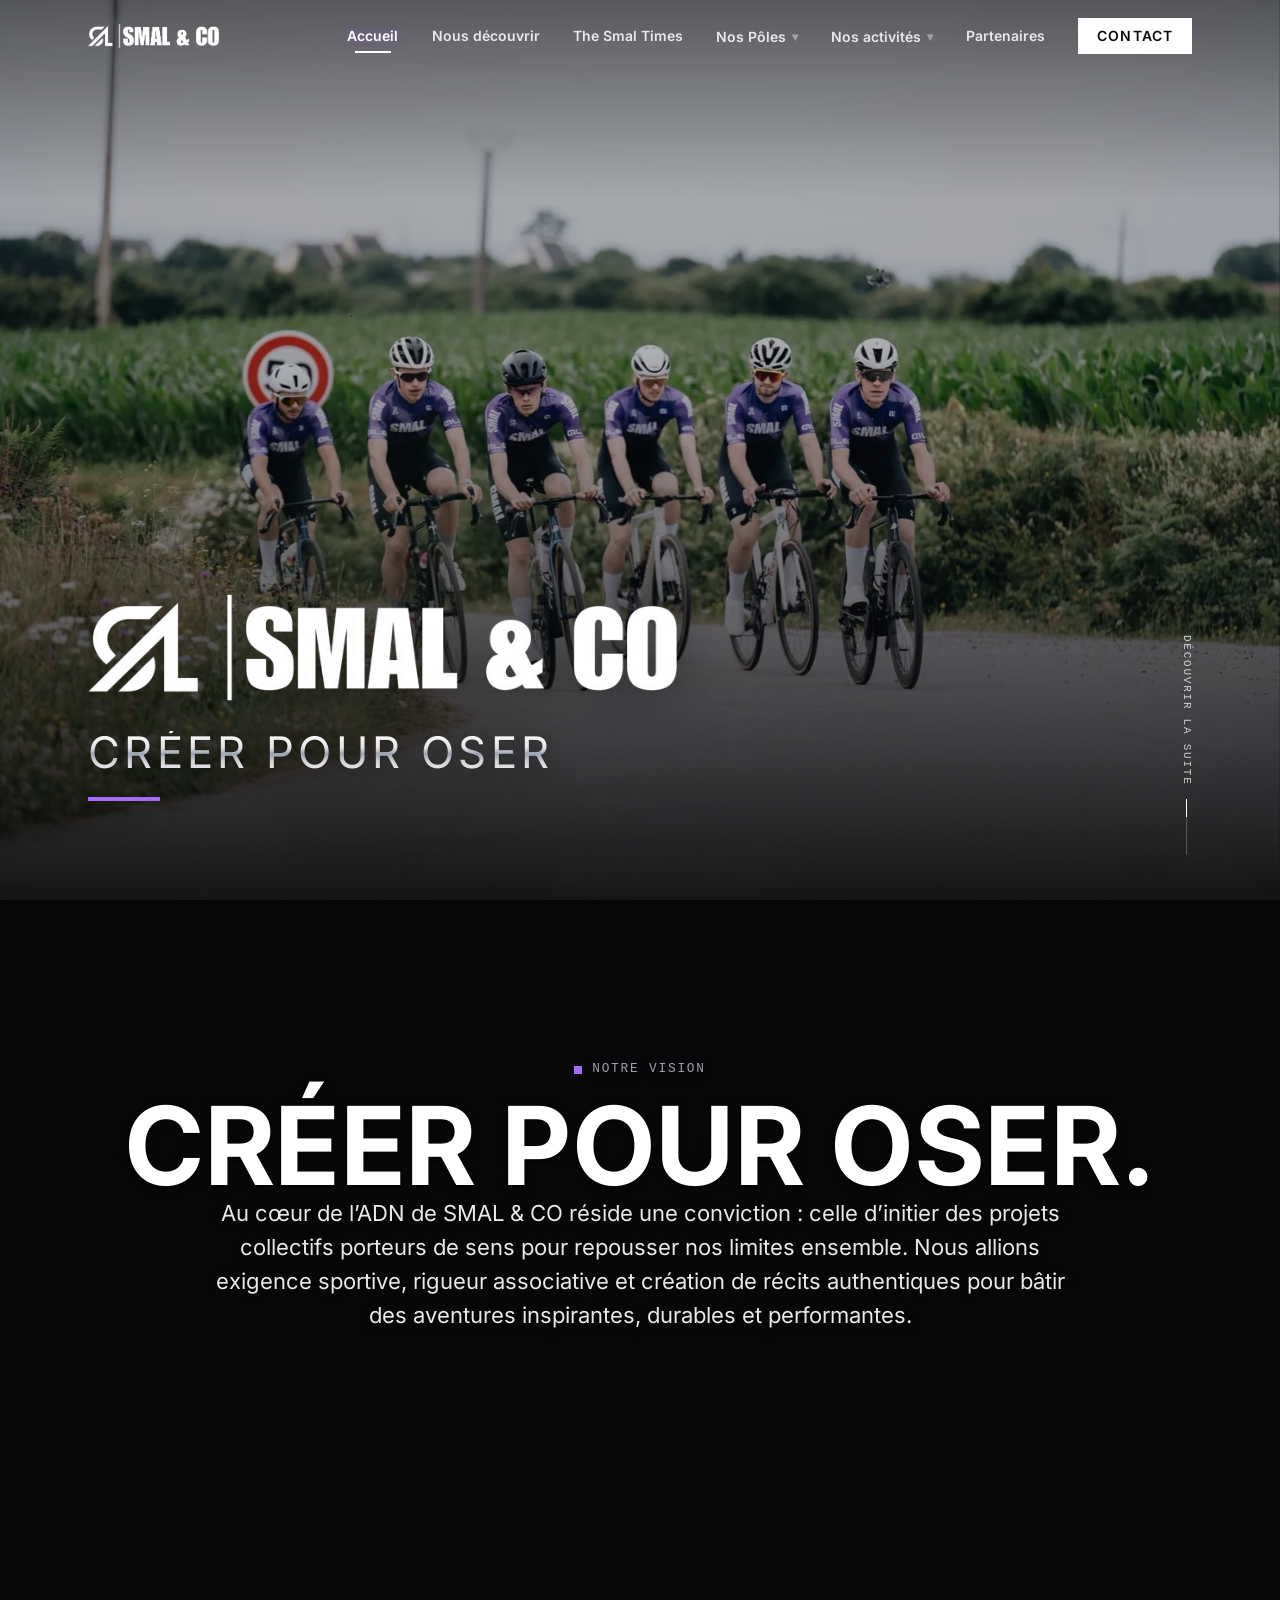
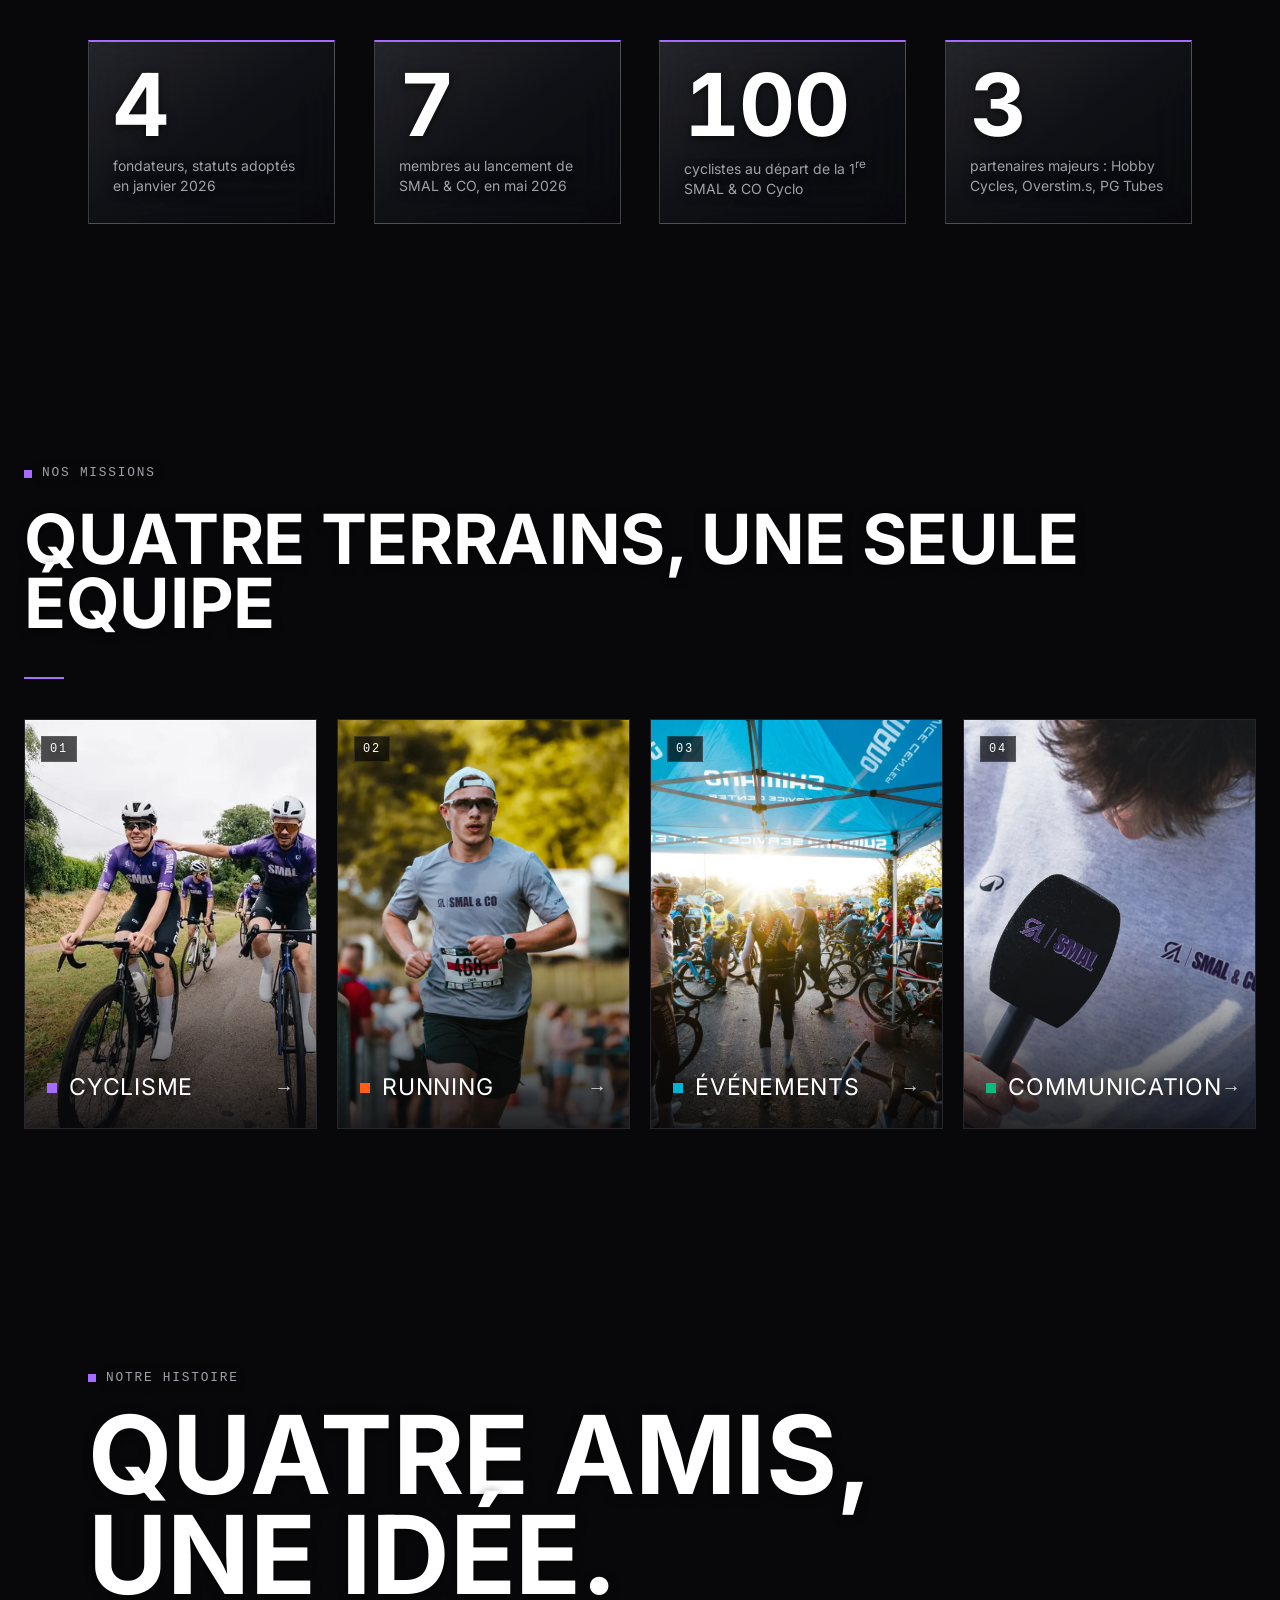
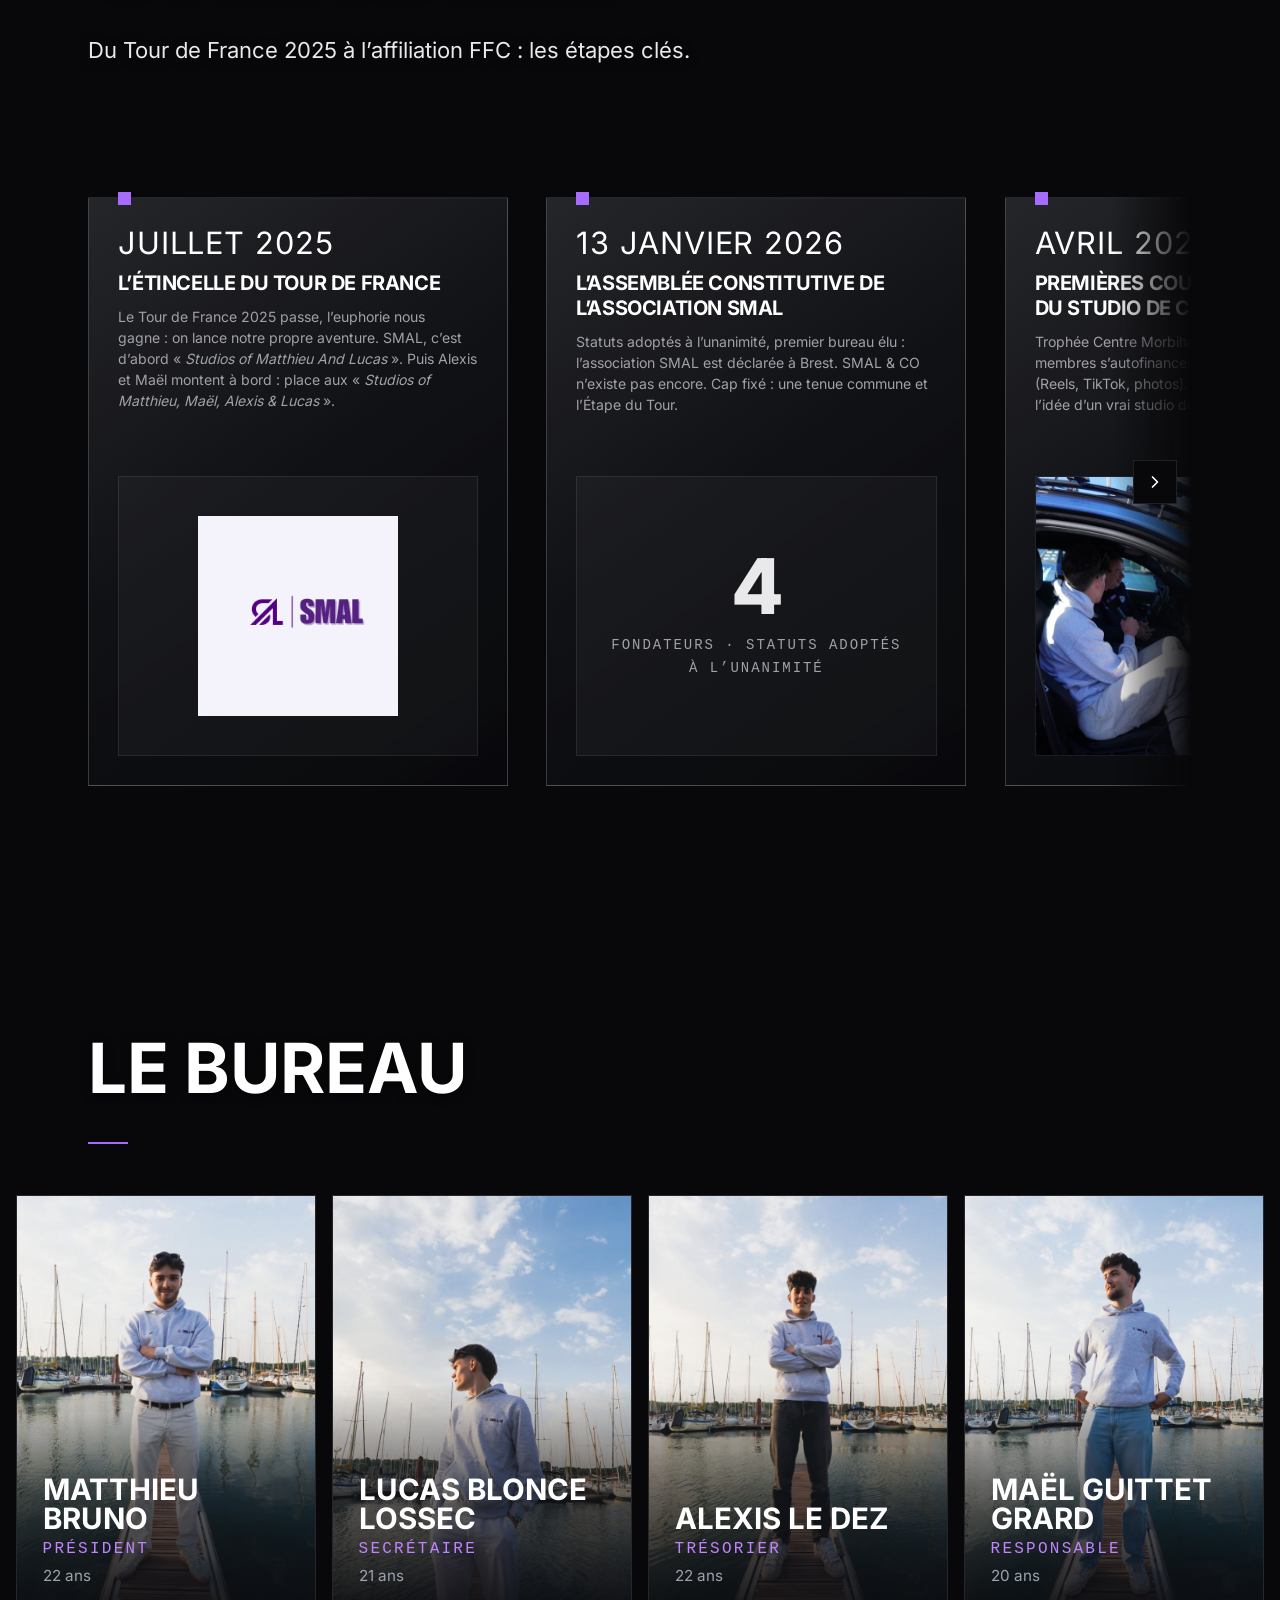
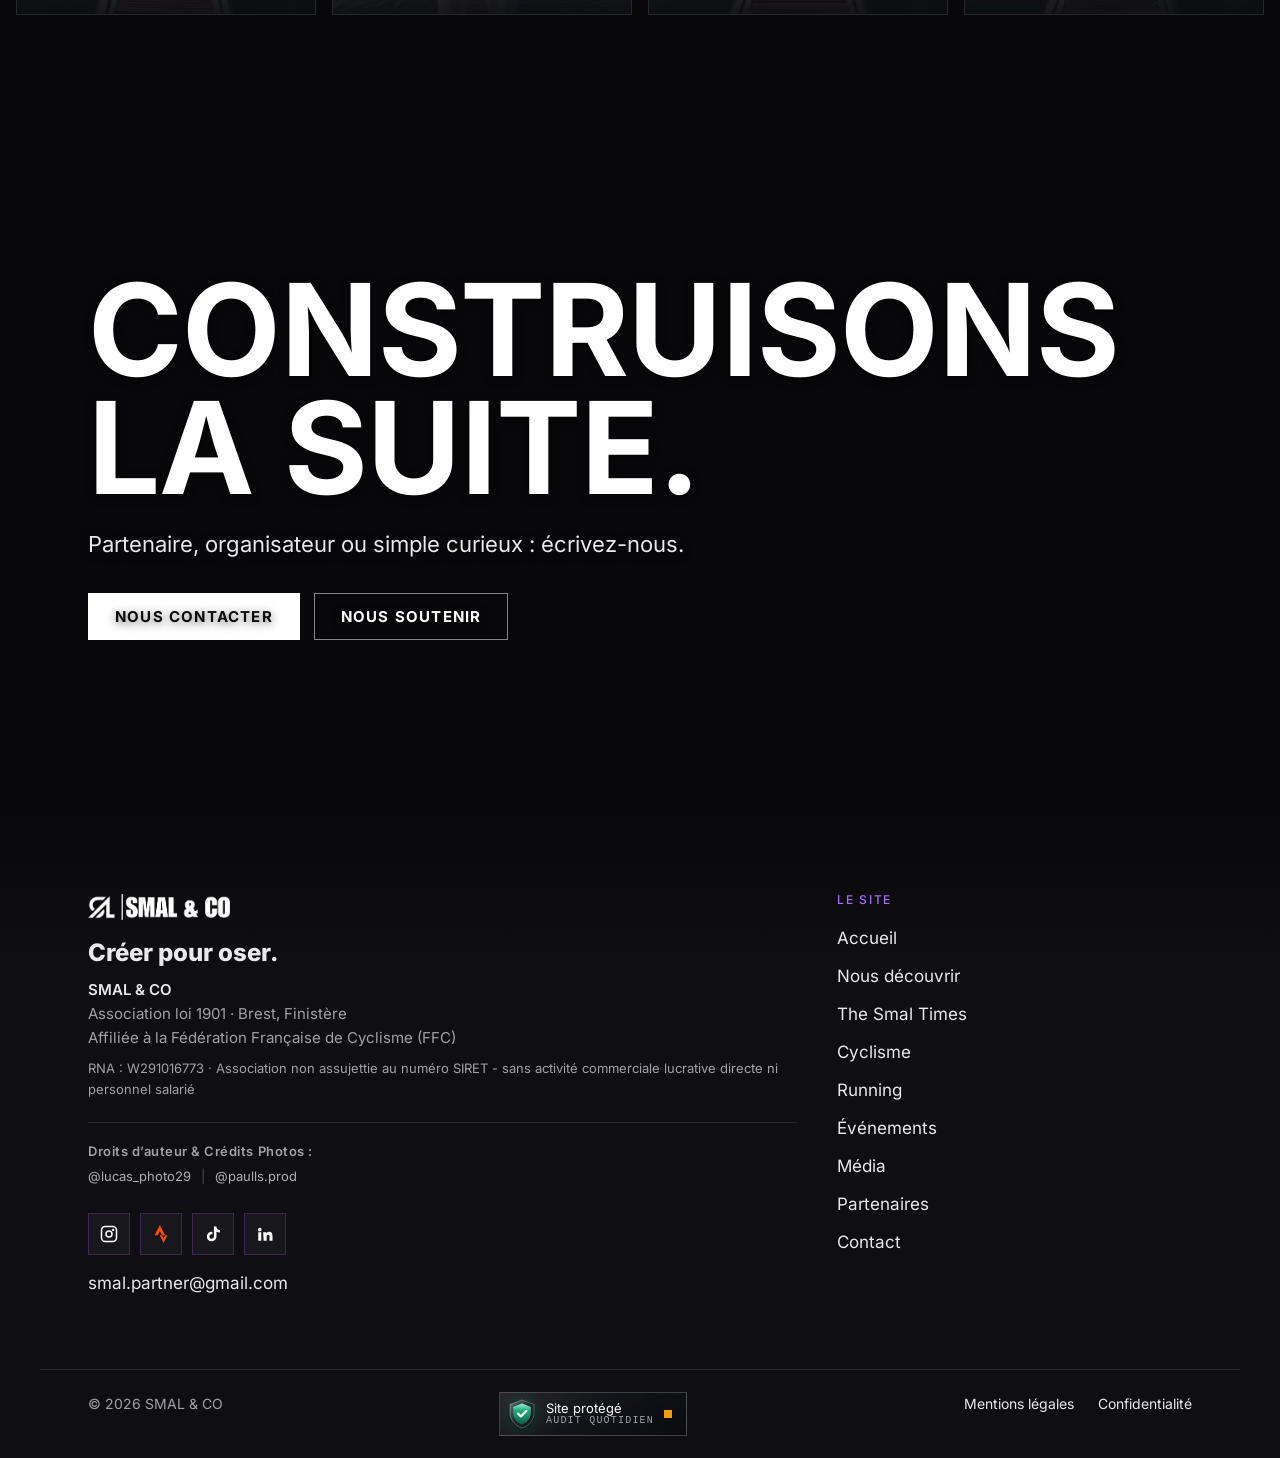
==== commit ec89efaf: "Correctif : domaine pages.dev, AGENTS.md et CLAUDE.md (par Matthieu)" ====
--- a/index.html
+++ b/index.html
@@ -8,20 +8,20 @@
 <meta name="description" content="SMAL & CO, association sportive brestoise : une équipe cycliste affiliée à la FFC, une section running et trail, des événements et un studio de contenus.">
 <meta name="theme-color" content="#111215">
 <link rel="icon" href="logos/smal-mark.png" type="image/png">
-<link rel="canonical" href="https://smal-co-web.netlify.app/">
+<link rel="canonical" href="https://smal-co-web.pages.dev/">
 <meta property="og:type" content="website">
 <meta property="og:locale" content="fr_FR">
 <meta property="og:site_name" content="SMAL &amp; CO">
 <meta property="og:title" content="SMAL & CO — Créer pour oser">
 <meta property="og:description" content="SMAL & CO, association sportive brestoise : une équipe cycliste affiliée à la FFC, une section running et trail, des événements et un studio de contenus.">
-<meta property="og:url" content="https://smal-co-web.netlify.app/">
-<meta property="og:image" content="https://smal-co-web.netlify.app/img/og-default.jpg">
+<meta property="og:url" content="https://smal-co-web.pages.dev/">
+<meta property="og:image" content="https://smal-co-web.pages.dev/img/og-default.jpg">
 <meta property="og:image:width" content="1200">
 <meta property="og:image:height" content="630">
 <meta name="twitter:card" content="summary_large_image">
 <meta name="twitter:title" content="SMAL & CO — Créer pour oser">
 <meta name="twitter:description" content="SMAL & CO, association sportive brestoise : une équipe cycliste affiliée à la FFC, une section running et trail, des événements et un studio de contenus.">
-<meta name="twitter:image" content="https://smal-co-web.netlify.app/img/og-default.jpg">
+<meta name="twitter:image" content="https://smal-co-web.pages.dev/img/og-default.jpg">
 <link rel="manifest" href="site.webmanifest">
 <link rel="preload" href="fonts/inter-variable.woff2" as="font" type="font/woff2" crossorigin>
 <link rel="stylesheet" href="assets/site.css">
@@ -31,8 +31,8 @@
  "@type": "SportsOrganization",
  "name": "SMAL & CO",
  "legalName": "Association SMAL",
- "url": "https://smal-co-web.netlify.app/",
- "logo": "https://smal-co-web.netlify.app/logos/smal-mark.png",
+ "url": "https://smal-co-web.pages.dev/",
+ "logo": "https://smal-co-web.pages.dev/logos/smal-mark.png",
  "sport": [
   "Cyclisme",
   "Course à pied"
